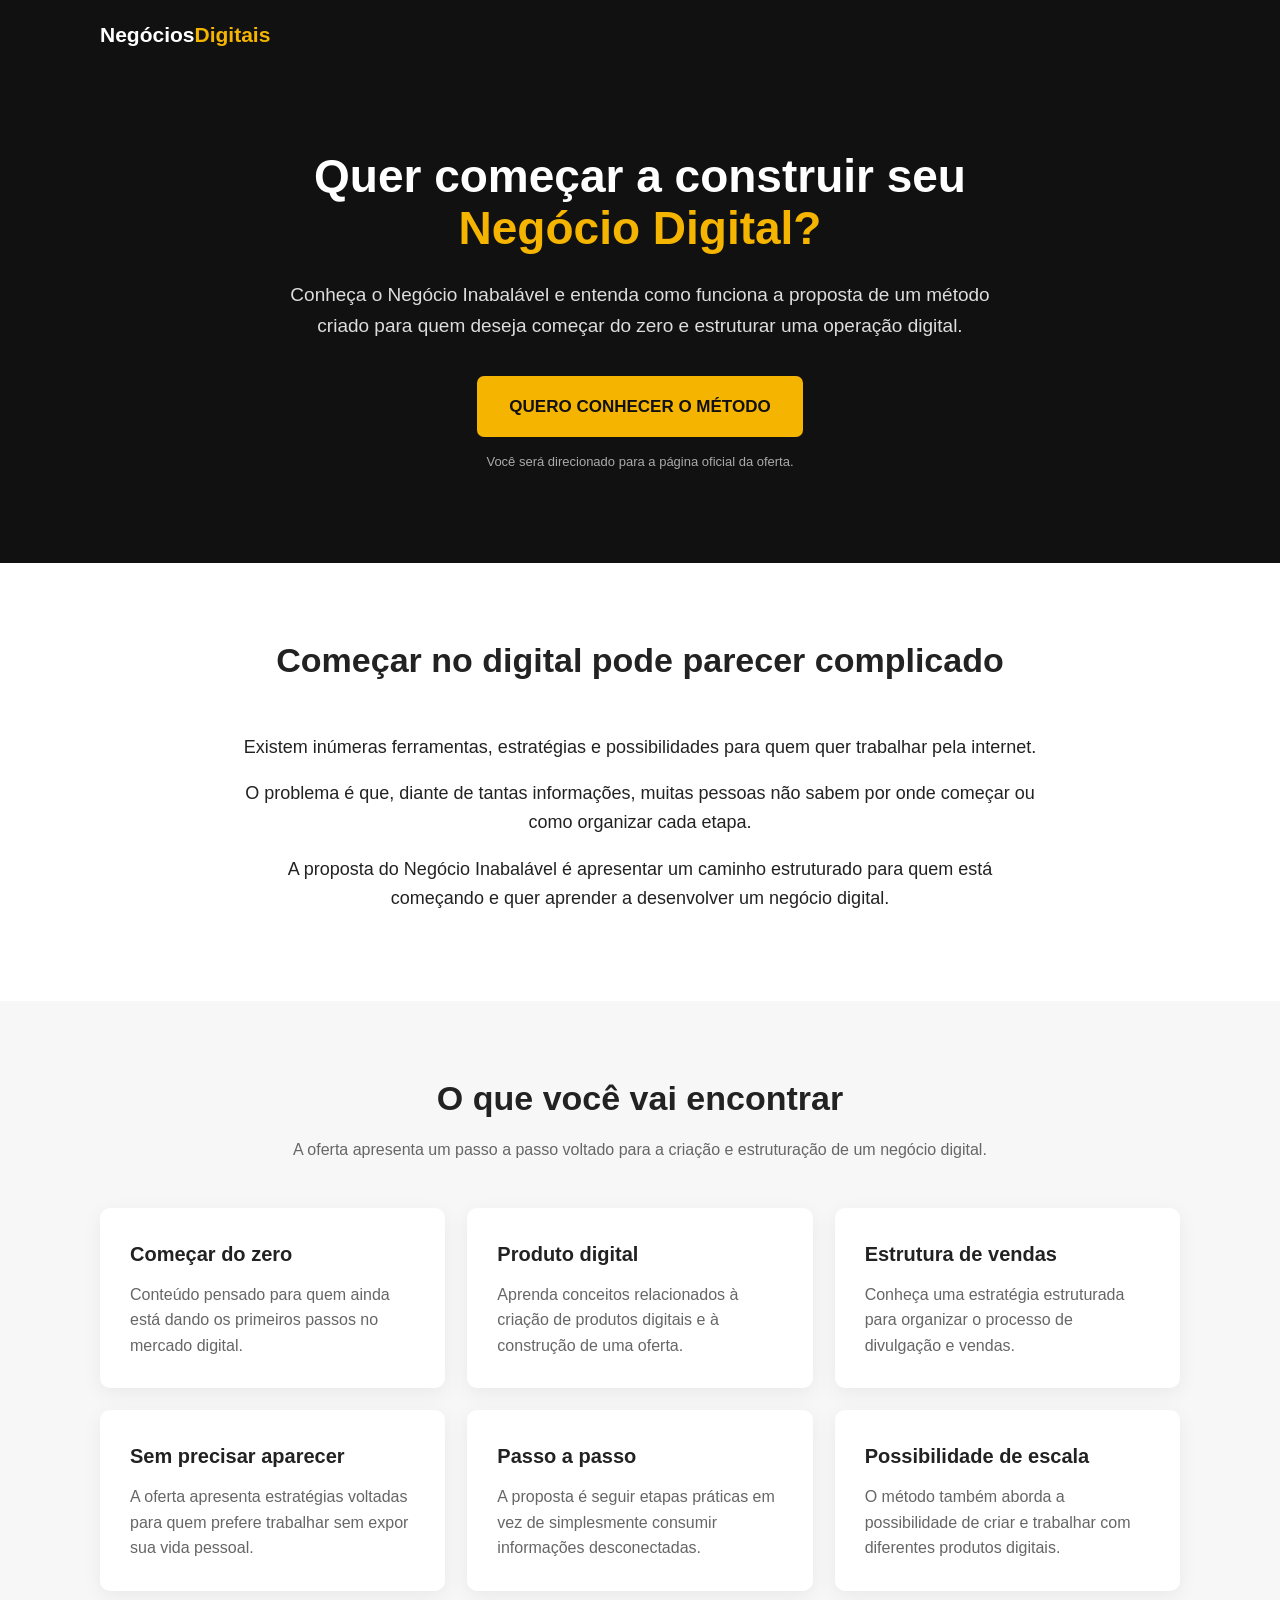
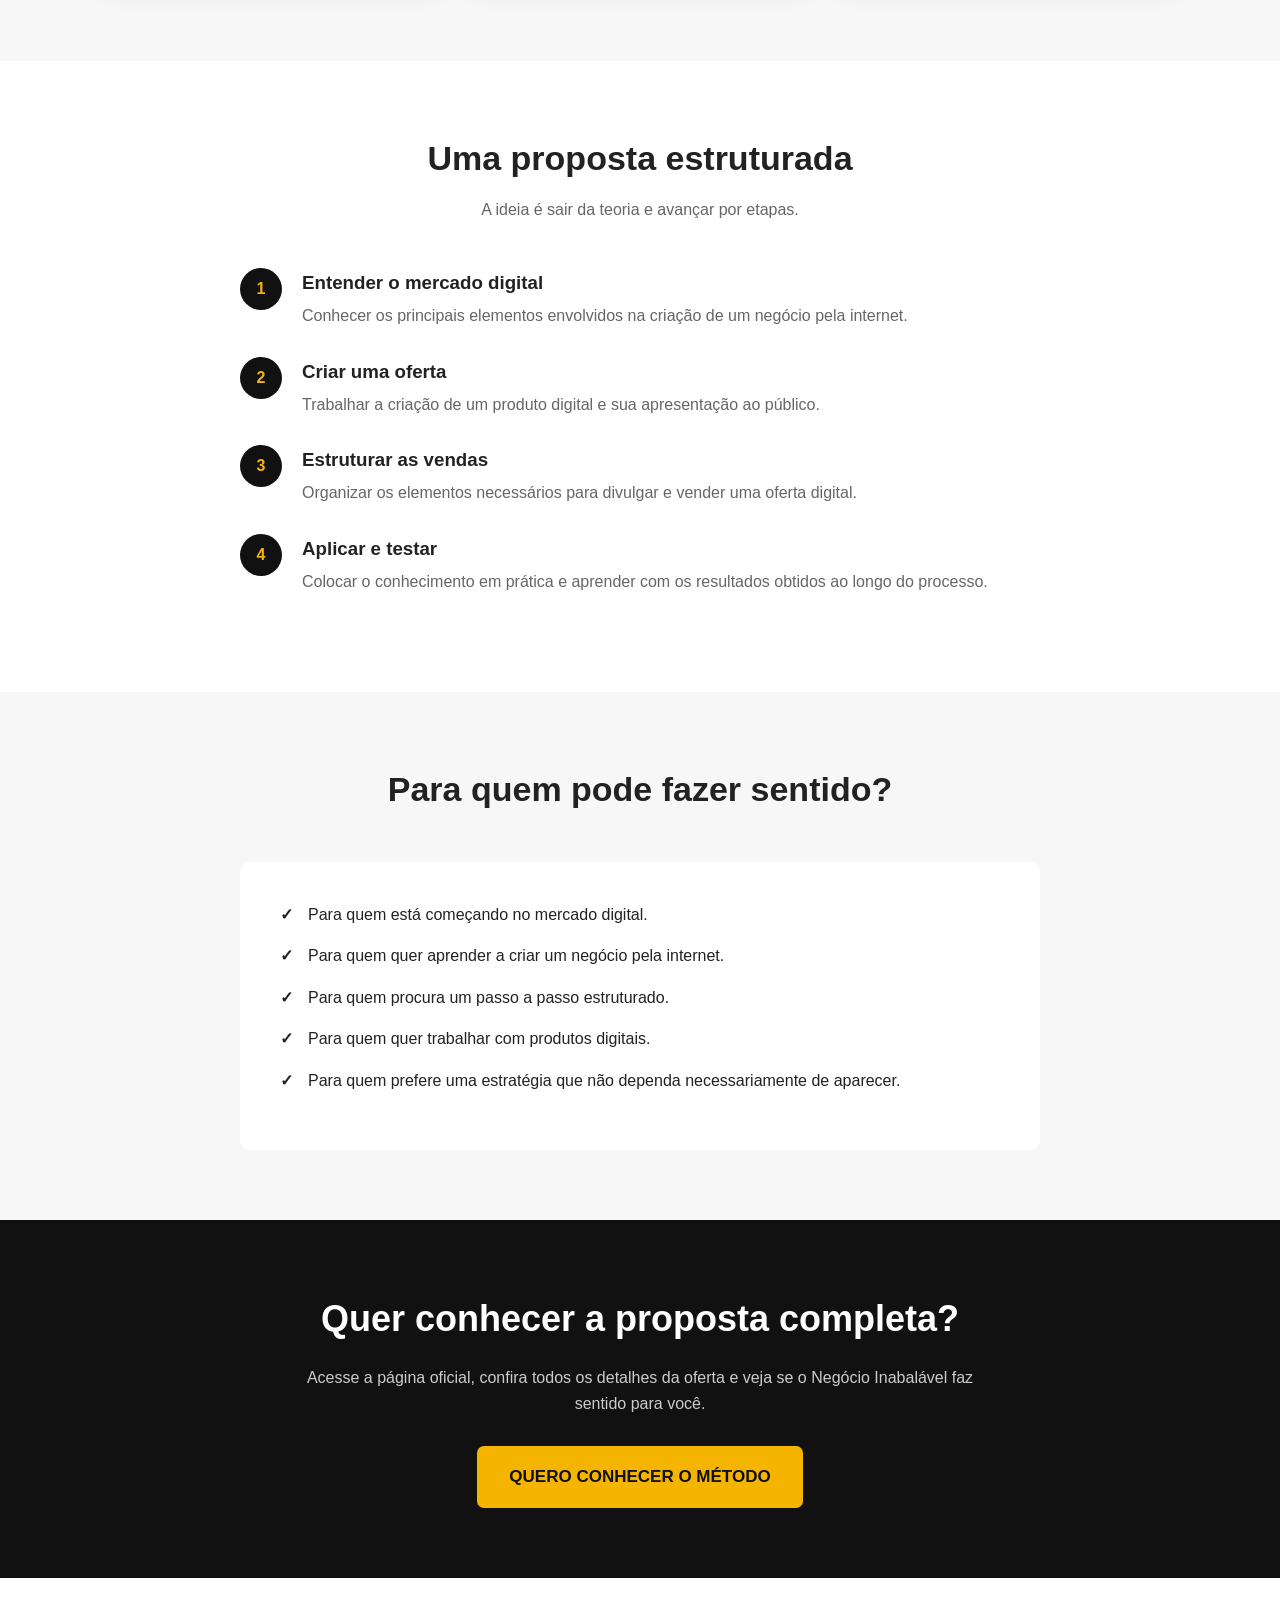
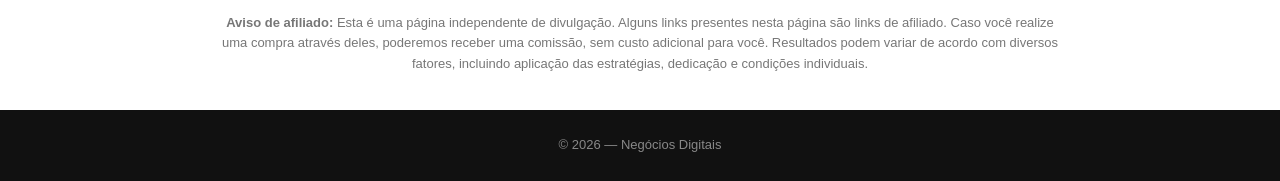
==== index.html @ 19638505 "Alterações no Texto" ====
<!DOCTYPE html>
<html lang="pt-BR">
<head>
    <meta charset="UTF-8">
    <meta name="viewport" content="width=device-width, initial-scale=1.0">

    <title>Negócio Inabalável | Conheça o método</title>

    <meta
        name="description"
        content="Conheça o Negócio Inabalável e entenda como funciona o método para começar e estruturar um negócio digital."
    >

    <link rel="stylesheet" href="style.css">
</head>

<body>

    <header>
        <div class="container header-content">
            <div class="logo">
                Negócios<span>Digitais</span>
            </div>
        </div>
    </header>

    <main>

        <section class="hero">
            <div class="container">

                <h1>
                    Quer começar a construir seu
                    <span>Negócio Digital?</span>
                </h1>

                <p>
                    Conheça o Negócio Inabalável e entenda como funciona
                    a proposta de um método criado para quem deseja
                    começar do zero e estruturar uma operação digital.
                </p>

                <a
                    class="button"
                    href="https://pay.kiwify.com.br/3J0jzxS?afid=4GQgkmEn"
                    target="_blank"
                    rel="noopener noreferrer"
                >
                    QUERO CONHECER O MÉTODO
                </a>

                <div class="small-text">
                    Você será direcionado para a página oficial da oferta.
                </div>

            </div>
        </section>


        <section class="problem">

            <div class="container">

                <div class="section-title">
                    <h2>Começar no digital pode parecer complicado</h2>
                </div>

                <div class="problem-content">

                    <p>
                        Existem inúmeras ferramentas, estratégias e possibilidades
                        para quem quer trabalhar pela internet.
                    </p>

                    <p>
                        O problema é que, diante de tantas informações,
                        muitas pessoas não sabem por onde começar ou como
                        organizar cada etapa.
                    </p>

                    <p>
                        A proposta do Negócio Inabalável é apresentar um
                        caminho estruturado para quem está começando e quer
                        aprender a desenvolver um negócio digital.
                    </p>

                </div>

            </div>

        </section>


        <section class="benefits">

            <div class="container">

                <div class="section-title">

                    <h2>O que você vai encontrar</h2>

                    <p>
                        A oferta apresenta um passo a passo voltado para
                        a criação e estruturação de um negócio digital.
                    </p>

                </div>


                <div class="cards">

                    <div class="card">
                        <h3>Começar do zero</h3>

                        <p>
                            Conteúdo pensado para quem ainda está dando
                            os primeiros passos no mercado digital.
                        </p>
                    </div>


                    <div class="card">
                        <h3>Produto digital</h3>

                        <p>
                            Aprenda conceitos relacionados à criação de
                            produtos digitais e à construção de uma oferta.
                        </p>
                    </div>


                    <div class="card">
                        <h3>Estrutura de vendas</h3>

                        <p>
                            Conheça uma estratégia estruturada para organizar
                            o processo de divulgação e vendas.
                        </p>
                    </div>


                    <div class="card">
                        <h3>Sem precisar aparecer</h3>

                        <p>
                            A oferta apresenta estratégias voltadas para
                            quem prefere trabalhar sem expor sua vida pessoal.
                        </p>
                    </div>


                    <div class="card">
                        <h3>Passo a passo</h3>

                        <p>
                            A proposta é seguir etapas práticas em vez de
                            simplesmente consumir informações desconectadas.
                        </p>
                    </div>


                    <div class="card">
                        <h3>Possibilidade de escala</h3>

                        <p>
                            O método também aborda a possibilidade de criar
                            e trabalhar com diferentes produtos digitais.
                        </p>
                    </div>

                </div>

            </div>

        </section>


        <section class="method">

            <div class="container">

                <div class="section-title">

                    <h2>Uma proposta estruturada</h2>

                    <p>
                        A ideia é sair da teoria e avançar por etapas.
                    </p>

                </div>


                <div class="method-list">

                    <div class="method-item">

                        <div class="number">1</div>

                        <div>
                            <h3>Entender o mercado digital</h3>

                            <p>
                                Conhecer os principais elementos envolvidos
                                na criação de um negócio pela internet.
                            </p>
                        </div>

                    </div>


                    <div class="method-item">

                        <div class="number">2</div>

                        <div>
                            <h3>Criar uma oferta</h3>

                            <p>
                                Trabalhar a criação de um produto digital
                                e sua apresentação ao público.
                            </p>
                        </div>

                    </div>


                    <div class="method-item">

                        <div class="number">3</div>

                        <div>
                            <h3>Estruturar as vendas</h3>

                            <p>
                                Organizar os elementos necessários para
                                divulgar e vender uma oferta digital.
                            </p>
                        </div>

                    </div>


                    <div class="method-item">

                        <div class="number">4</div>

                        <div>
                            <h3>Aplicar e testar</h3>

                            <p>
                                Colocar o conhecimento em prática e aprender
                                com os resultados obtidos ao longo do processo.
                            </p>
                        </div>

                    </div>

                </div>

            </div>

        </section>


        <section class="for-who">

            <div class="container">

                <div class="section-title">
                    <h2>Para quem pode fazer sentido?</h2>
                </div>


                <div class="for-who-box">

                    <ul>

                        <li>
                            Para quem está começando no mercado digital.
                        </li>

                        <li>
                            Para quem quer aprender a criar um negócio pela internet.
                        </li>

                        <li>
                            Para quem procura um passo a passo estruturado.
                        </li>

                        <li>
                            Para quem quer trabalhar com produtos digitais.
                        </li>

                        <li>
                            Para quem prefere uma estratégia que não dependa
                            necessariamente de aparecer.
                        </li>

                    </ul>

                </div>

            </div>

        </section>


        <section class="cta">

            <div class="container">

                <h2>
                    Quer conhecer a proposta completa?
                </h2>

                <p>
                    Acesse a página oficial, confira todos os detalhes
                    da oferta e veja se o Negócio Inabalável faz sentido
                    para você.
                </p>

                <a
                    class="button"
                    href="https://pay.kiwify.com.br/3J0jzxS?afid=4GQgkmEn"
                    target="_blank"
                    rel="noopener noreferrer"
                >
                    QUERO CONHECER O MÉTODO
                </a>

            </div>

        </section>


        <section class="disclaimer">

            <div class="container">

                <p>
                    <strong>Aviso de afiliado:</strong>
                    Esta é uma página independente de divulgação.
                    Alguns links presentes nesta página são links de afiliado.
                    Caso você realize uma compra através deles, poderemos
                    receber uma comissão, sem custo adicional para você.
                    Resultados podem variar de acordo com diversos fatores,
                    incluindo aplicação das estratégias, dedicação e condições
                    individuais.
                </p>

            </div>

        </section>

    </main>


    <footer>

        <div class="container">
            © 2026 — Negócios Digitais
        </div>

    </footer>

    <script src="script.js"></script>

</body>
</html>
---- style.css ----
* {
    margin: 0;
    padding: 0;
    box-sizing: border-box;
}

html {
    scroll-behavior: smooth;
}

body {
    font-family: Arial, Helvetica, sans-serif;
    background: #f7f7f7;
    color: #222;
    line-height: 1.6;
}

.container {
    width: 90%;
    max-width: 1080px;
    margin: auto;
}

/* HEADER */

header {
    background: #111;
    color: white;
    padding: 18px 0;
}

.header-content {
    display: flex;
    justify-content: space-between;
    align-items: center;
}

.logo {
    font-size: 21px;
    font-weight: 700;
}

.logo span {
    color: #f5b400;
}

/* HERO */

.hero {
    background: #111;
    color: white;
    padding: 80px 0 90px;
    text-align: center;
}

.hero h1 {
    max-width: 800px;
    margin: auto;
    font-size: 46px;
    line-height: 1.15;
}

.hero h1 span {
    color: #f5b400;
}

.hero p {
    max-width: 700px;
    margin: 25px auto 35px;
    font-size: 19px;
    color: #ddd;
}

.button {
    display: inline-block;
    background: #f5b400;
    color: #111;
    padding: 17px 32px;
    border-radius: 7px;
    text-decoration: none;
    font-weight: 700;
    font-size: 17px;
    transition: 0.2s;
}

.button:hover {
    transform: translateY(-2px);
    opacity: 0.9;
}

.small-text {
    margin-top: 15px;
    font-size: 13px;
    color: #aaa;
}

/* SECTIONS */

section {
    padding: 70px 0;
}

.section-title {
    text-align: center;
    margin-bottom: 45px;
}

.section-title h2 {
    font-size: 34px;
    margin-bottom: 12px;
}

.section-title p {
    color: #666;
    max-width: 700px;
    margin: auto;
}

/* PROBLEM */

.problem {
    background: white;
}

.problem-content {
    max-width: 800px;
    margin: auto;
    text-align: center;
    font-size: 18px;
}

.problem-content p {
    margin-bottom: 18px;
}

/* BENEFITS */

.benefits {
    background: #f7f7f7;
}

.cards {
    display: grid;
    grid-template-columns: repeat(3, 1fr);
    gap: 22px;
}

.card {
    background: white;
    padding: 30px;
    border-radius: 10px;
    box-shadow: 0 5px 20px rgba(0,0,0,0.06);
}

.card h3 {
    margin-bottom: 12px;
    font-size: 20px;
}

.card p {
    color: #666;
}

/* METHOD */

.method {
    background: white;
}

.method-list {
    max-width: 800px;
    margin: auto;
}

.method-item {
    display: flex;
    gap: 20px;
    margin-bottom: 28px;
    align-items: flex-start;
}

.number {
    min-width: 42px;
    height: 42px;
    border-radius: 50%;
    background: #111;
    color: #f5b400;
    display: flex;
    align-items: center;
    justify-content: center;
    font-weight: bold;
}

.method-item h3 {
    margin-bottom: 5px;
}

.method-item p {
    color: #666;
}

/* FOR WHO */

.for-who {
    background: #f7f7f7;
}

.for-who-box {
    max-width: 800px;
    margin: auto;
    background: white;
    padding: 40px;
    border-radius: 10px;
}

.for-who-box ul {
    list-style: none;
}

.for-who-box li {
    margin-bottom: 16px;
    padding-left: 28px;
    position: relative;
}

.for-who-box li::before {
    content: "✓";
    position: absolute;
    left: 0;
    font-weight: bold;
}

/* CTA */

.cta {
    background: #111;
    color: white;
    text-align: center;
}

.cta h2 {
    font-size: 36px;
    margin-bottom: 18px;
}

.cta p {
    max-width: 700px;
    margin: 0 auto 30px;
    color: #ccc;
}

/* DISCLAIMER */

.disclaimer {
    background: white;
    padding: 35px 0;
}

.disclaimer p {
    max-width: 850px;
    margin: auto;
    text-align: center;
    font-size: 13px;
    color: #777;
}

/* FOOTER */

footer {
    background: #111;
    color: #888;
    text-align: center;
    padding: 25px 0;
    font-size: 13px;
}

/* MOBILE */

@media (max-width: 768px) {

    .hero {
        padding: 60px 0 70px;
    }

    .hero h1 {
        font-size: 34px;
    }

    .hero p {
        font-size: 17px;
    }

    .cards {
        grid-template-columns: 1fr;
    }

    .section-title h2 {
        font-size: 28px;
    }

    .cta h2 {
        font-size: 29px;
    }

    .for-who-box {
        padding: 28px;
    }
}
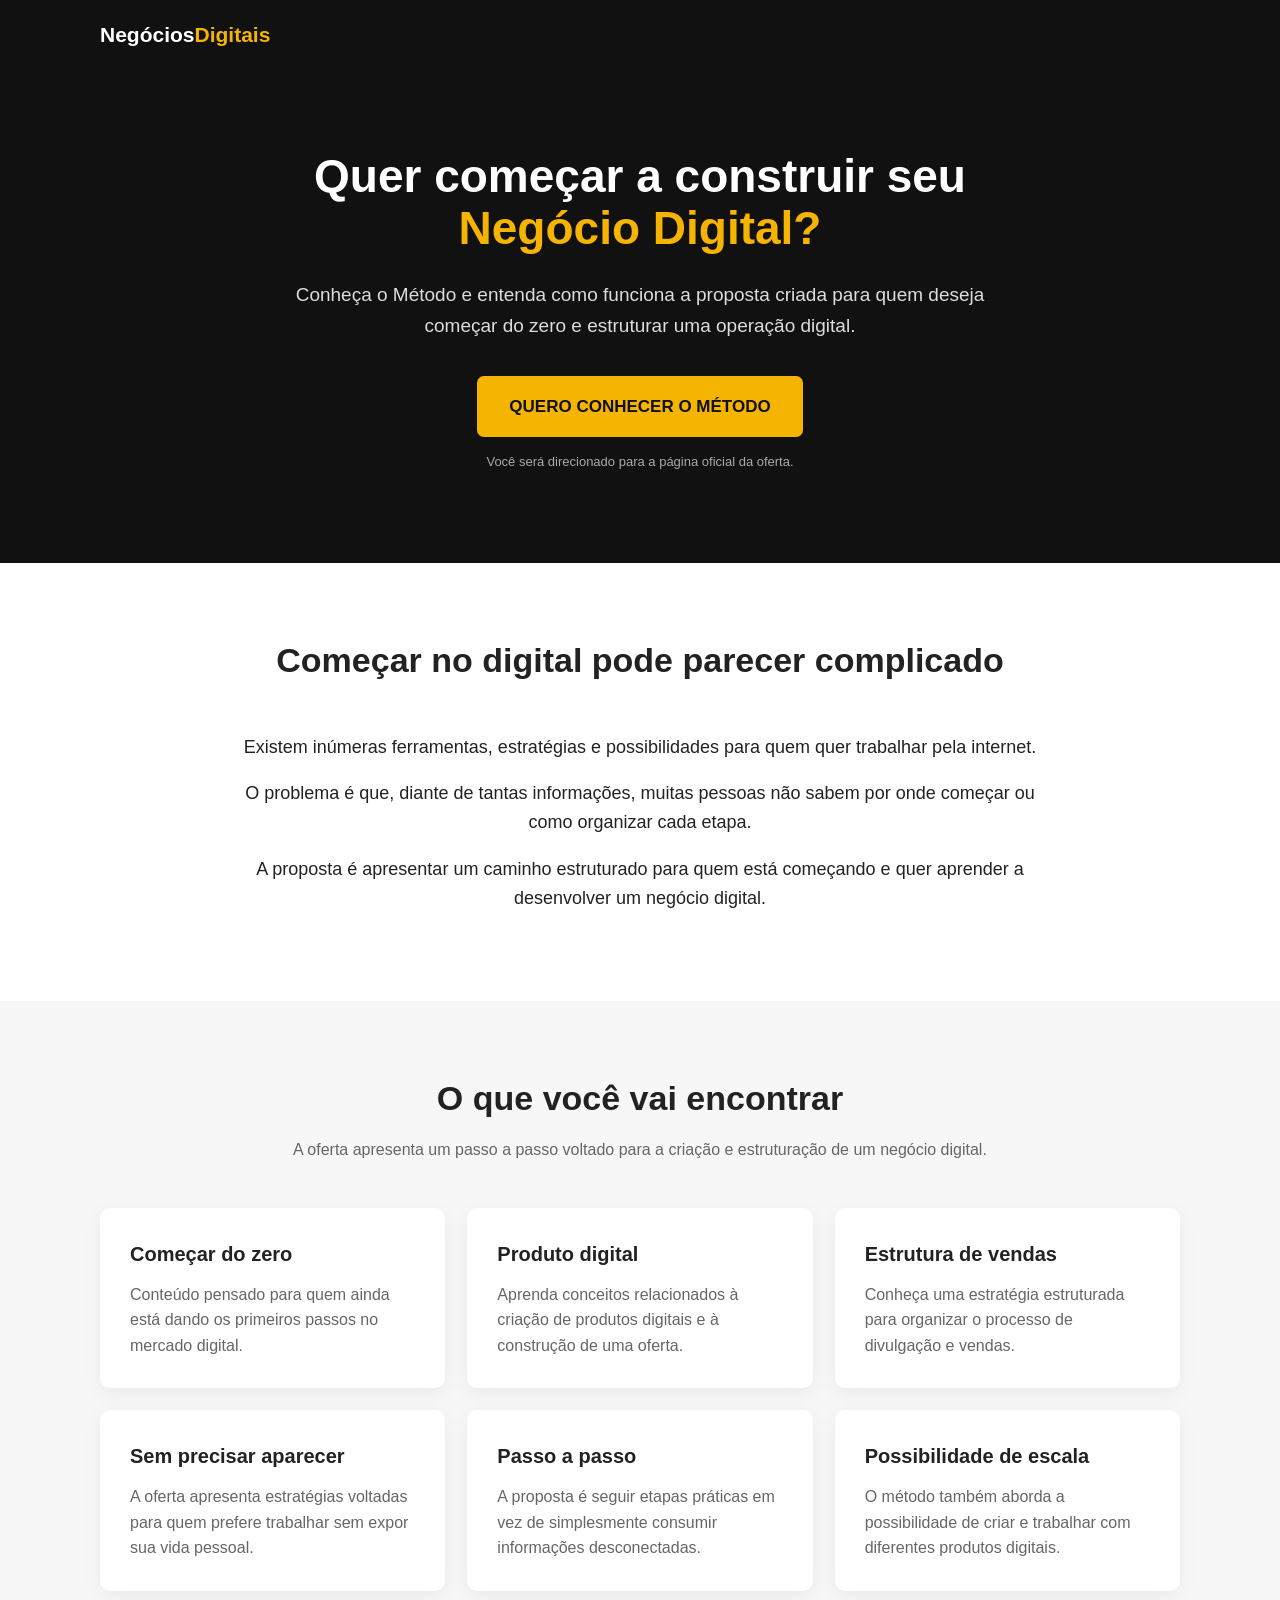
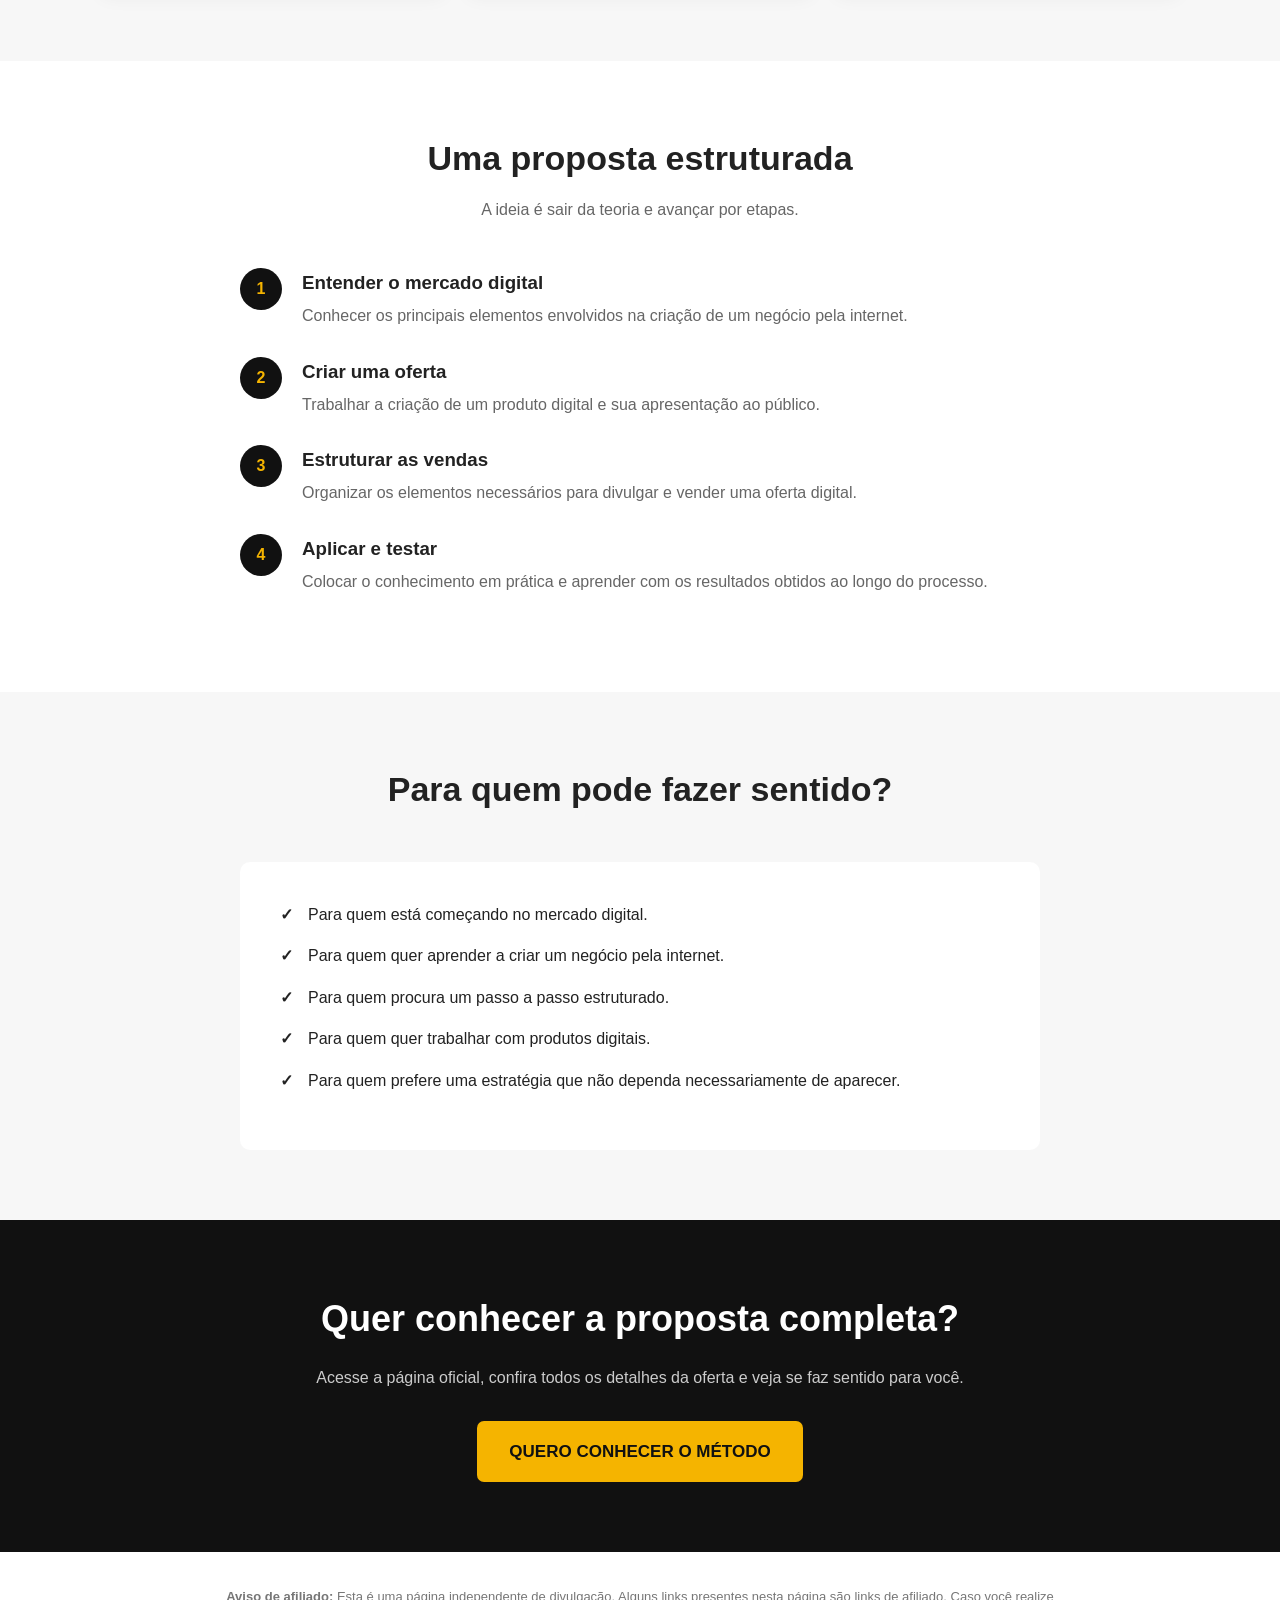
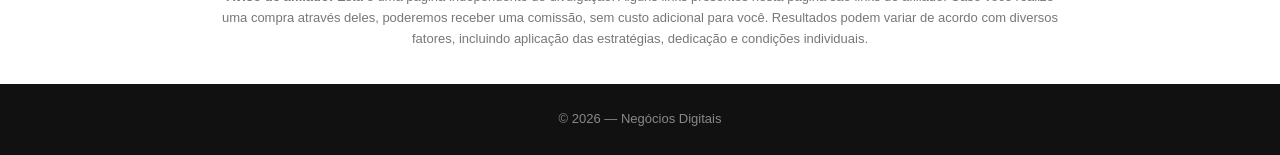
==== commit fb3efe78: "Modelagem do Contexto" ====
--- a/index.html
+++ b/index.html
@@ -1,17 +1,17 @@
 <!DOCTYPE html>
 <html lang="pt-BR">
+
 <head>
     <meta charset="UTF-8">
     <meta name="viewport" content="width=device-width, initial-scale=1.0">
 
-    <title>Negócio Inabalável | Conheça o método</title>
-
-    <meta
-        name="description"
-        content="Conheça o Negócio Inabalável e entenda como funciona o método para começar e estruturar um negócio digital."
-    >
+    <title>Negócios Digitais | Conheça o Método</title>
+
+    <meta name="description"
+        content="Conheça o Negócios Digitais e entenda como funciona o método para começar e estruturar um operação digital.">
 
     <link rel="stylesheet" href="style.css">
+    <link rel="icon" type="image/svg+xml" href="favicon.svg">
 </head>
 
 <body>
@@ -35,17 +35,13 @@
                 </h1>
 
                 <p>
-                    Conheça o Negócio Inabalável e entenda como funciona
-                    a proposta de um método criado para quem deseja
+                    Conheça o Método e entenda como funciona
+                    a proposta criada para quem deseja
                     começar do zero e estruturar uma operação digital.
                 </p>
 
-                <a
-                    class="button"
-                    href="https://pay.kiwify.com.br/3J0jzxS?afid=4GQgkmEn"
-                    target="_blank"
-                    rel="noopener noreferrer"
-                >
+                <a class="button" href="https://pay.kiwify.com.br/3J0jzxS?afid=4GQgkmEn" target="_blank"
+                    rel="noopener noreferrer">
                     QUERO CONHECER O MÉTODO
                 </a>
 
@@ -79,7 +75,7 @@
                     </p>
 
                     <p>
-                        A proposta do Negócio Inabalável é apresentar um
+                        A proposta é apresentar um
                         caminho estruturado para quem está começando e quer
                         aprender a desenvolver um negócio digital.
                     </p>
@@ -315,16 +311,12 @@
 
                 <p>
                     Acesse a página oficial, confira todos os detalhes
-                    da oferta e veja se o Negócio Inabalável faz sentido
+                    da oferta e veja se faz sentido
                     para você.
                 </p>
 
-                <a
-                    class="button"
-                    href="https://pay.kiwify.com.br/3J0jzxS?afid=4GQgkmEn"
-                    target="_blank"
-                    rel="noopener noreferrer"
-                >
+                <a class="button" href="https://pay.kiwify.com.br/3J0jzxS?afid=4GQgkmEn" target="_blank"
+                    rel="noopener noreferrer">
                     QUERO CONHECER O MÉTODO
                 </a>
 
@@ -366,4 +358,5 @@
     <script src="script.js"></script>
 
 </body>
+
 </html>
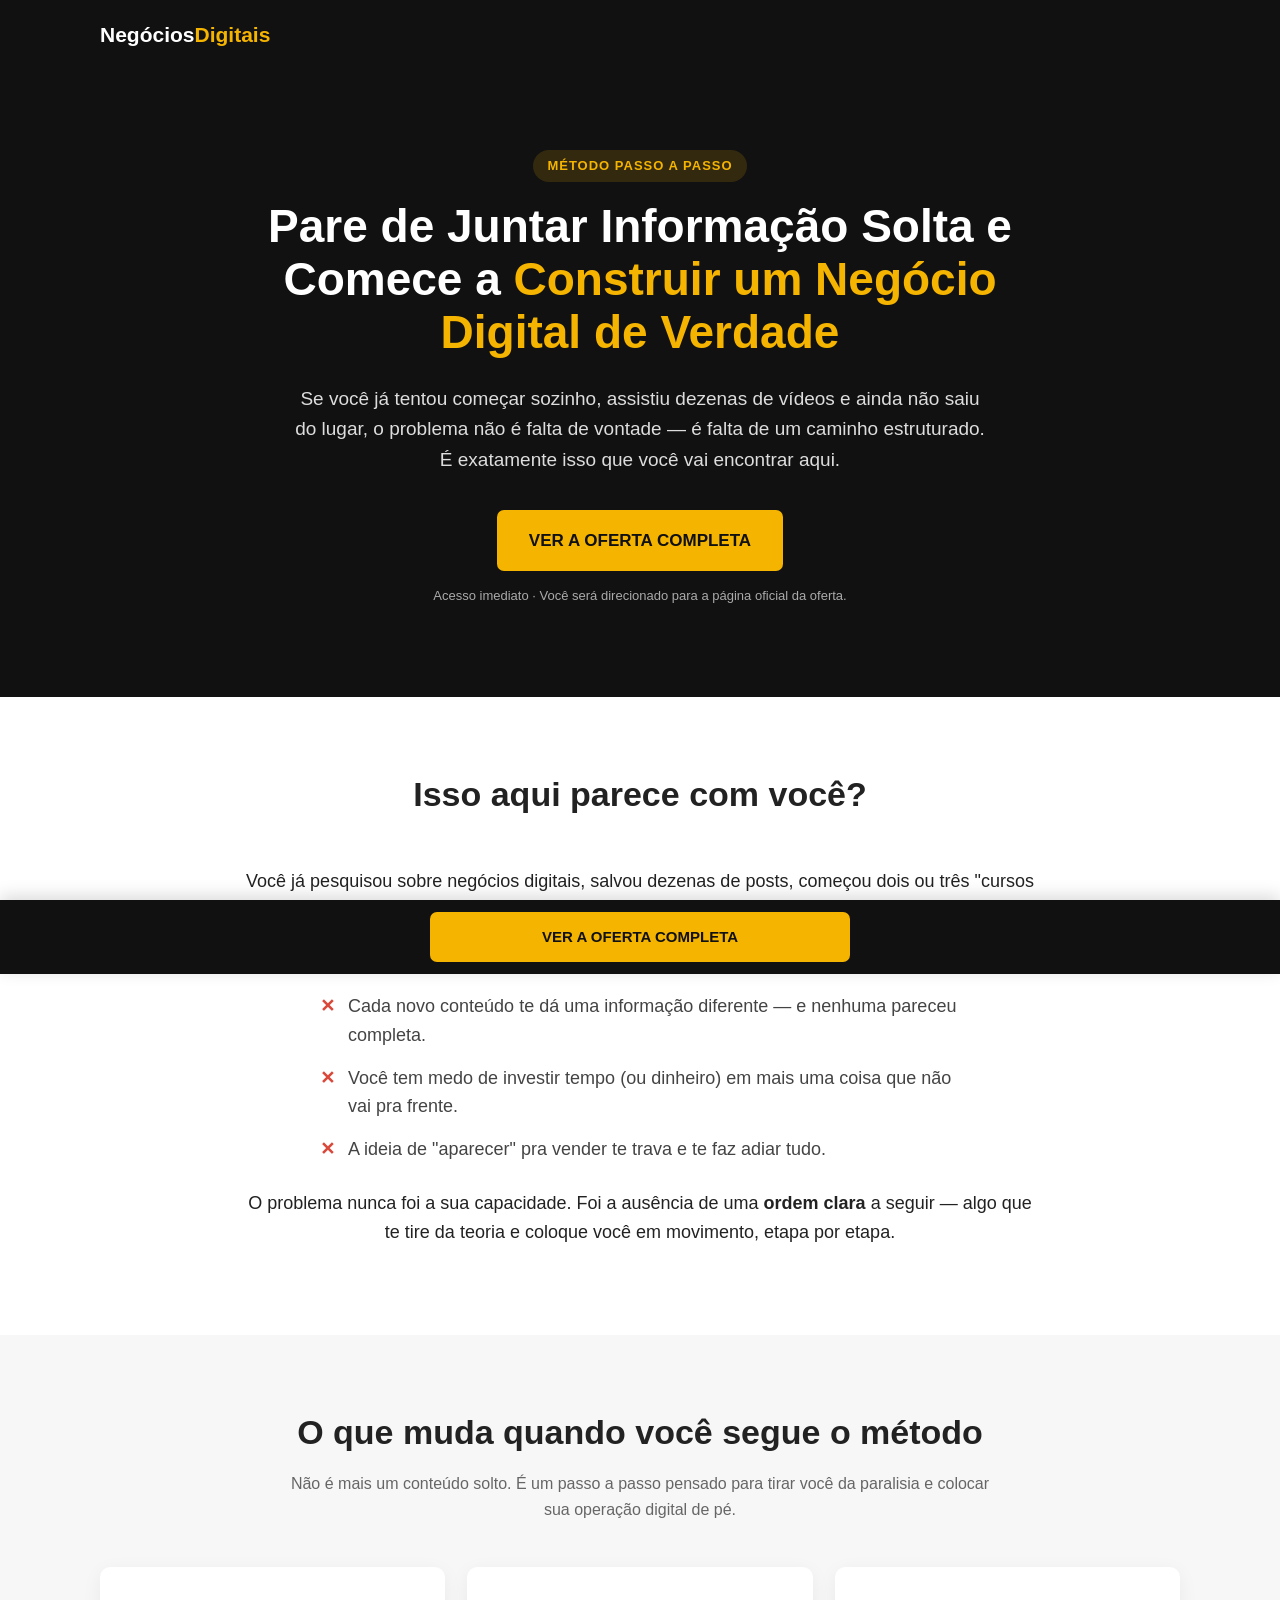
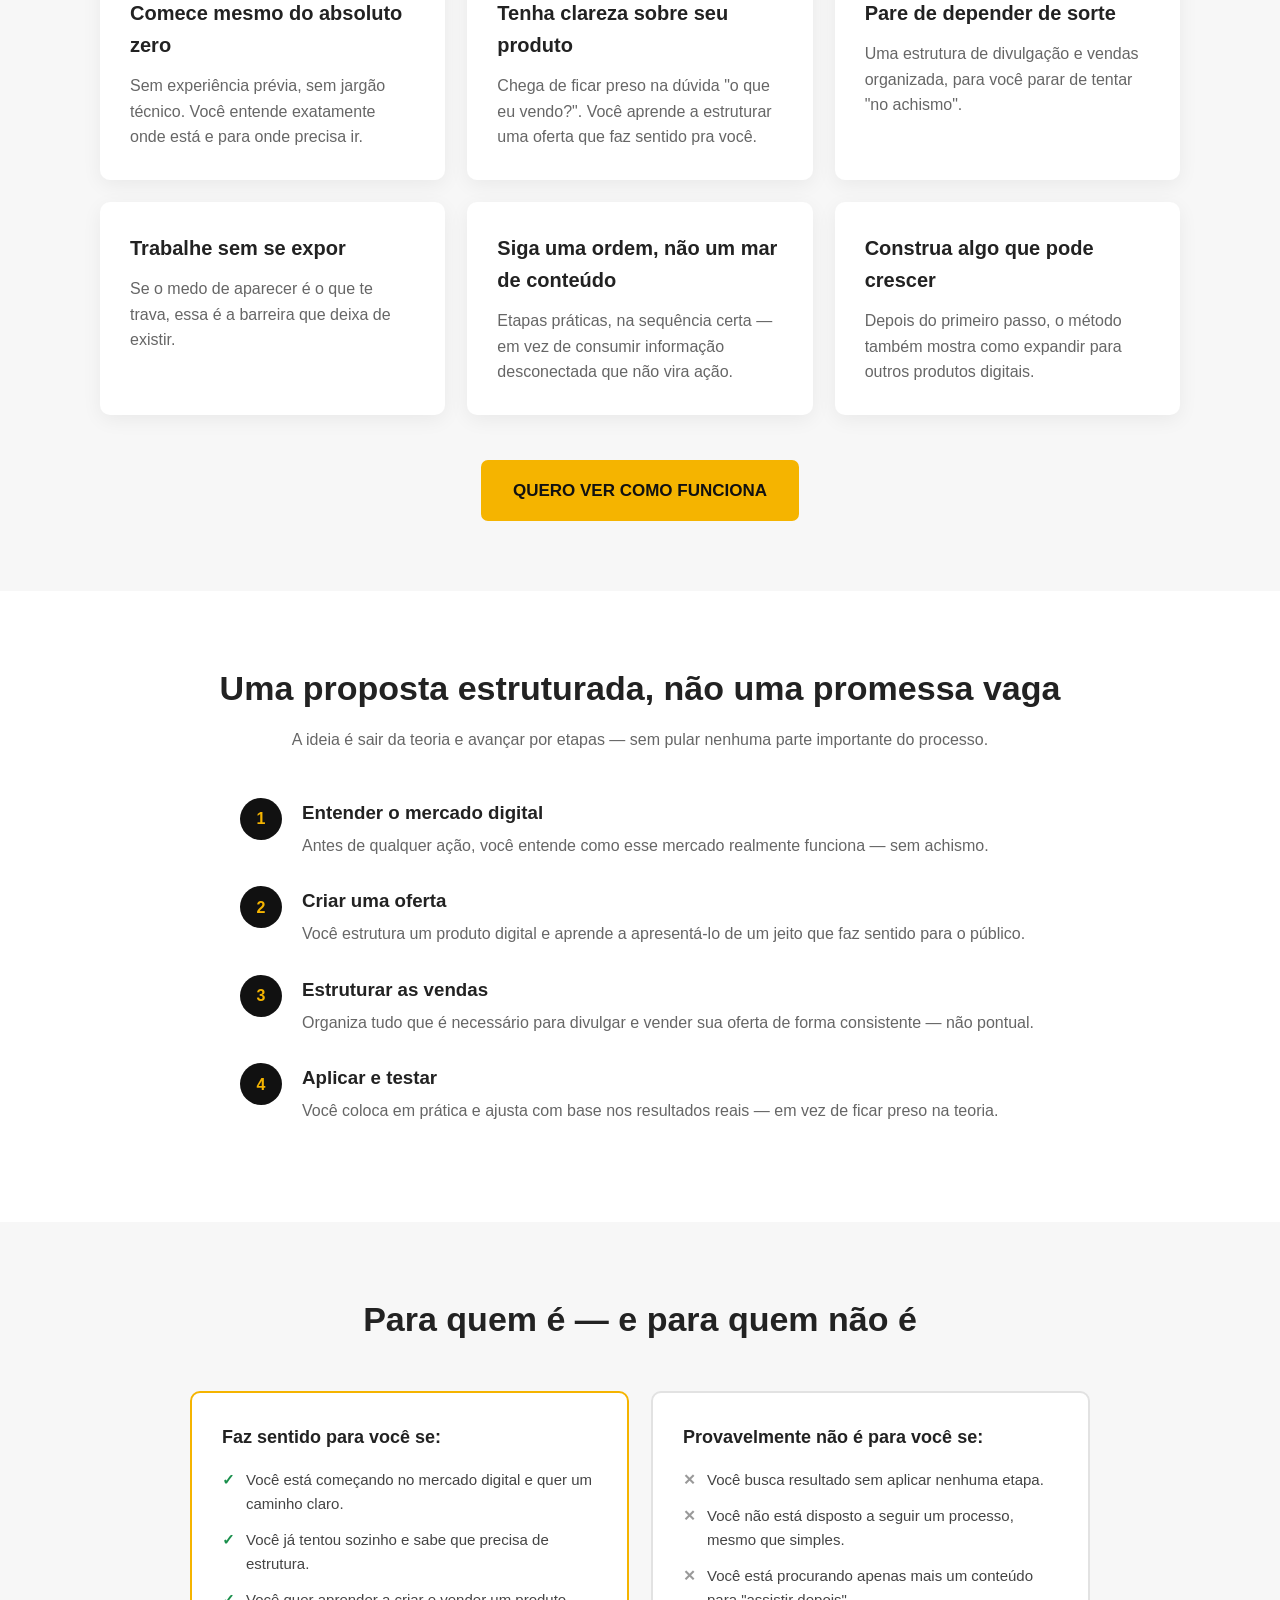
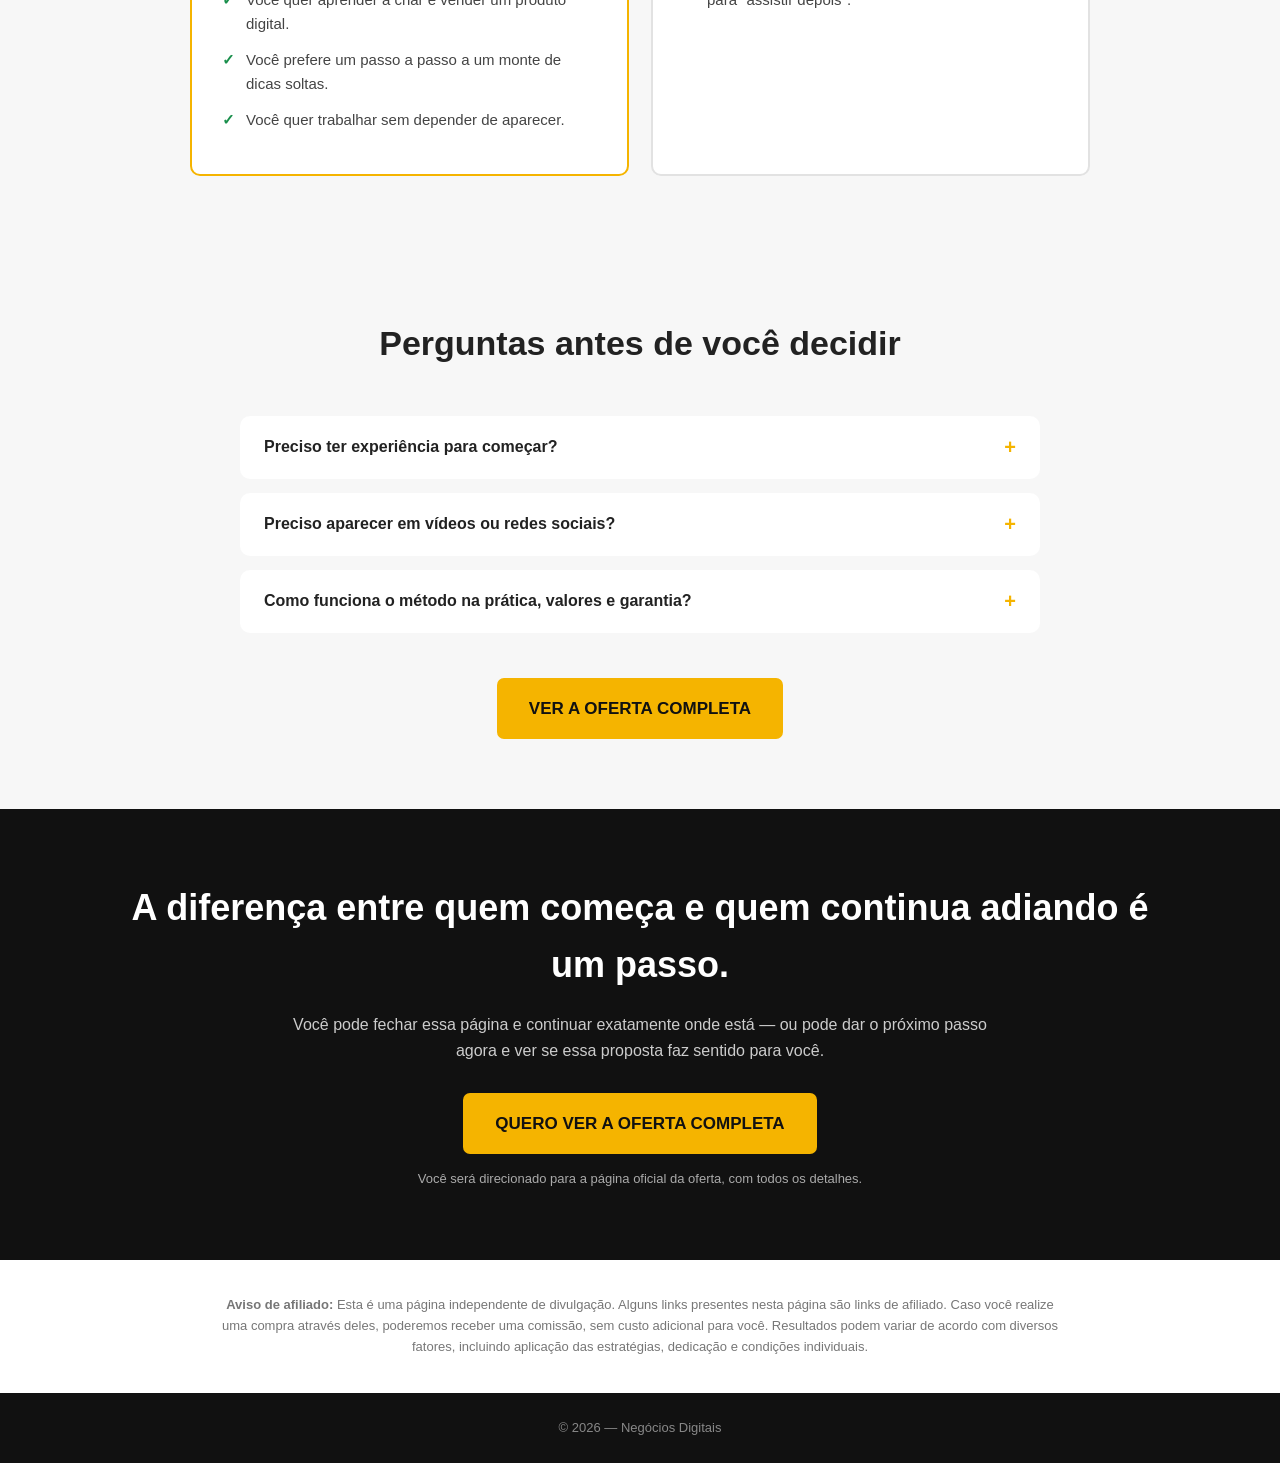
==== commit 8d144f96: "Ajuste de Contexto" ====
--- a/index.html
+++ b/index.html
@@ -5,10 +5,10 @@
     <meta charset="UTF-8">
     <meta name="viewport" content="width=device-width, initial-scale=1.0">
 
-    <title>Negócios Digitais | Conheça o Método</title>
+    <title>Negócios Digitais | Saia do Zero e Estruture seu Negócio Digital</title>
 
     <meta name="description"
-        content="Conheça o Negócios Digitais e entenda como funciona o método para começar e estruturar um operação digital.">
+        content="Cansado de tentar sozinho e não sair do lugar? Veja o passo a passo estruturado para começar do zero e estruturar seu negócio digital, mesmo sem aparecer.">
 
     <link rel="stylesheet" href="style.css">
     <link rel="icon" type="image/svg+xml" href="favicon.svg">
@@ -29,24 +29,27 @@
         <section class="hero">
             <div class="container">
 
+                <div class="kicker">MÉTODO PASSO A PASSO</div>
+
                 <h1>
-                    Quer começar a construir seu
-                    <span>Negócio Digital?</span>
+                    Pare de Juntar Informação Solta e Comece a
+                    <span>Construir um Negócio Digital de Verdade</span>
                 </h1>
 
                 <p>
-                    Conheça o Método e entenda como funciona
-                    a proposta criada para quem deseja
-                    começar do zero e estruturar uma operação digital.
+                    Se você já tentou começar sozinho, assistiu dezenas de vídeos
+                    e ainda não saiu do lugar, o problema não é falta de vontade —
+                    é falta de um caminho estruturado. É exatamente isso que
+                    você vai encontrar aqui.
                 </p>
 
                 <a class="button" href="https://pay.kiwify.com.br/3J0jzxS?afid=4GQgkmEn" target="_blank"
                     rel="noopener noreferrer">
-                    QUERO CONHECER O MÉTODO
+                    VER A OFERTA COMPLETA
                 </a>
 
                 <div class="small-text">
-                    Você será direcionado para a página oficial da oferta.
+                    Acesso imediato · Você será direcionado para a página oficial da oferta.
                 </div>
 
             </div>
@@ -58,129 +61,139 @@
             <div class="container">
 
                 <div class="section-title">
-                    <h2>Começar no digital pode parecer complicado</h2>
+                    <h2>Isso aqui parece com você?</h2>
                 </div>
 
                 <div class="problem-content">
 
                     <p>
-                        Existem inúmeras ferramentas, estratégias e possibilidades
-                        para quem quer trabalhar pela internet.
+                        Você já pesquisou sobre negócios digitais, salvou dezenas de
+                        posts, começou dois ou três "cursos gratuitos" e mesmo assim
+                        ainda não tem nada rodando de verdade.
                     </p>
 
+                    <ul class="agitation-list">
+                        <li>Você sente que está sempre um passo atrás de quem já começou.</li>
+                        <li>Cada novo conteúdo te dá uma informação diferente — e nenhuma pareceu completa.</li>
+                        <li>Você tem medo de investir tempo (ou dinheiro) em mais uma coisa que não vai pra frente.</li>
+                        <li>A ideia de "aparecer" pra vender te trava e te faz adiar tudo.</li>
+                    </ul>
+
                     <p>
-                        O problema é que, diante de tantas informações,
-                        muitas pessoas não sabem por onde começar ou como
-                        organizar cada etapa.
+                        O problema nunca foi a sua capacidade. Foi a ausência de uma
+                        <strong>ordem clara</strong> a seguir — algo que te tire da teoria
+                        e coloque você em movimento, etapa por etapa.
                     </p>
 
+                </div>
+
+            </div>
+
+        </section>
+
+
+        <section class="benefits">
+
+            <div class="container">
+
+                <div class="section-title">
+
+                    <h2>O que muda quando você segue o método</h2>
+
                     <p>
-                        A proposta é apresentar um
-                        caminho estruturado para quem está começando e quer
-                        aprender a desenvolver um negócio digital.
+                        Não é mais um conteúdo solto. É um passo a passo pensado para
+                        tirar você da paralisia e colocar sua operação digital de pé.
                     </p>
 
                 </div>
 
-            </div>
-
-        </section>
-
-
-        <section class="benefits">
+
+                <div class="cards">
+
+                    <div class="card">
+                        <h3>Comece mesmo do absoluto zero</h3>
+
+                        <p>
+                            Sem experiência prévia, sem jargão técnico. Você entende
+                            exatamente onde está e para onde precisa ir.
+                        </p>
+                    </div>
+
+
+                    <div class="card">
+                        <h3>Tenha clareza sobre seu produto</h3>
+
+                        <p>
+                            Chega de ficar preso na dúvida "o que eu vendo?". Você aprende
+                            a estruturar uma oferta que faz sentido pra você.
+                        </p>
+                    </div>
+
+
+                    <div class="card">
+                        <h3>Pare de depender de sorte</h3>
+
+                        <p>
+                            Uma estrutura de divulgação e vendas organizada, para você
+                            parar de tentar "no achismo".
+                        </p>
+                    </div>
+
+
+                    <div class="card">
+                        <h3>Trabalhe sem se expor</h3>
+
+                        <p>
+                            Se o medo de aparecer é o que te trava, essa é a barreira
+                            que deixa de existir.
+                        </p>
+                    </div>
+
+
+                    <div class="card">
+                        <h3>Siga uma ordem, não um mar de conteúdo</h3>
+
+                        <p>
+                            Etapas práticas, na sequência certa — em vez de consumir
+                            informação desconectada que não vira ação.
+                        </p>
+                    </div>
+
+
+                    <div class="card">
+                        <h3>Construa algo que pode crescer</h3>
+
+                        <p>
+                            Depois do primeiro passo, o método também mostra como
+                            expandir para outros produtos digitais.
+                        </p>
+                    </div>
+
+                </div>
+
+                <div class="mid-cta">
+                    <a class="button" href="https://pay.kiwify.com.br/3J0jzxS?afid=4GQgkmEn" target="_blank"
+                        rel="noopener noreferrer">
+                        QUERO VER COMO FUNCIONA
+                    </a>
+                </div>
+
+            </div>
+
+        </section>
+
+
+        <section class="method">
 
             <div class="container">
 
                 <div class="section-title">
 
-                    <h2>O que você vai encontrar</h2>
+                    <h2>Uma proposta estruturada, não uma promessa vaga</h2>
 
                     <p>
-                        A oferta apresenta um passo a passo voltado para
-                        a criação e estruturação de um negócio digital.
-                    </p>
-
-                </div>
-
-
-                <div class="cards">
-
-                    <div class="card">
-                        <h3>Começar do zero</h3>
-
-                        <p>
-                            Conteúdo pensado para quem ainda está dando
-                            os primeiros passos no mercado digital.
-                        </p>
-                    </div>
-
-
-                    <div class="card">
-                        <h3>Produto digital</h3>
-
-                        <p>
-                            Aprenda conceitos relacionados à criação de
-                            produtos digitais e à construção de uma oferta.
-                        </p>
-                    </div>
-
-
-                    <div class="card">
-                        <h3>Estrutura de vendas</h3>
-
-                        <p>
-                            Conheça uma estratégia estruturada para organizar
-                            o processo de divulgação e vendas.
-                        </p>
-                    </div>
-
-
-                    <div class="card">
-                        <h3>Sem precisar aparecer</h3>
-
-                        <p>
-                            A oferta apresenta estratégias voltadas para
-                            quem prefere trabalhar sem expor sua vida pessoal.
-                        </p>
-                    </div>
-
-
-                    <div class="card">
-                        <h3>Passo a passo</h3>
-
-                        <p>
-                            A proposta é seguir etapas práticas em vez de
-                            simplesmente consumir informações desconectadas.
-                        </p>
-                    </div>
-
-
-                    <div class="card">
-                        <h3>Possibilidade de escala</h3>
-
-                        <p>
-                            O método também aborda a possibilidade de criar
-                            e trabalhar com diferentes produtos digitais.
-                        </p>
-                    </div>
-
-                </div>
-
-            </div>
-
-        </section>
-
-
-        <section class="method">
-
-            <div class="container">
-
-                <div class="section-title">
-
-                    <h2>Uma proposta estruturada</h2>
-
-                    <p>
-                        A ideia é sair da teoria e avançar por etapas.
+                        A ideia é sair da teoria e avançar por etapas — sem pular
+                        nenhuma parte importante do processo.
                     </p>
 
                 </div>
@@ -196,8 +209,8 @@
                             <h3>Entender o mercado digital</h3>
 
                             <p>
-                                Conhecer os principais elementos envolvidos
-                                na criação de um negócio pela internet.
+                                Antes de qualquer ação, você entende como esse mercado
+                                realmente funciona — sem achismo.
                             </p>
                         </div>
 
@@ -212,8 +225,8 @@
                             <h3>Criar uma oferta</h3>
 
                             <p>
-                                Trabalhar a criação de um produto digital
-                                e sua apresentação ao público.
+                                Você estrutura um produto digital e aprende a
+                                apresentá-lo de um jeito que faz sentido para o público.
                             </p>
                         </div>
 
@@ -228,8 +241,8 @@
                             <h3>Estruturar as vendas</h3>
 
                             <p>
-                                Organizar os elementos necessários para
-                                divulgar e vender uma oferta digital.
+                                Organiza tudo que é necessário para divulgar e vender
+                                sua oferta de forma consistente — não pontual.
                             </p>
                         </div>
 
@@ -244,8 +257,8 @@
                             <h3>Aplicar e testar</h3>
 
                             <p>
-                                Colocar o conhecimento em prática e aprender
-                                com os resultados obtidos ao longo do processo.
+                                Você coloca em prática e ajusta com base nos resultados
+                                reais — em vez de ficar preso na teoria.
                             </p>
                         </div>
 
@@ -263,37 +276,90 @@
             <div class="container">
 
                 <div class="section-title">
-                    <h2>Para quem pode fazer sentido?</h2>
-                </div>
-
-
-                <div class="for-who-box">
-
-                    <ul>
-
-                        <li>
-                            Para quem está começando no mercado digital.
-                        </li>
-
-                        <li>
-                            Para quem quer aprender a criar um negócio pela internet.
-                        </li>
-
-                        <li>
-                            Para quem procura um passo a passo estruturado.
-                        </li>
-
-                        <li>
-                            Para quem quer trabalhar com produtos digitais.
-                        </li>
-
-                        <li>
-                            Para quem prefere uma estratégia que não dependa
-                            necessariamente de aparecer.
-                        </li>
-
-                    </ul>
-
+                    <h2>Para quem é — e para quem não é</h2>
+                </div>
+
+
+                <div class="qualify-grid">
+
+                    <div class="qualify-box qualify-yes">
+                        <h3>Faz sentido para você se:</h3>
+                        <ul>
+                            <li>Você está começando no mercado digital e quer um caminho claro.</li>
+                            <li>Você já tentou sozinho e sabe que precisa de estrutura.</li>
+                            <li>Você quer aprender a criar e vender um produto digital.</li>
+                            <li>Você prefere um passo a passo a um monte de dicas soltas.</li>
+                            <li>Você quer trabalhar sem depender de aparecer.</li>
+                        </ul>
+                    </div>
+
+                    <div class="qualify-box qualify-no">
+                        <h3>Provavelmente não é para você se:</h3>
+                        <ul>
+                            <li>Você busca resultado sem aplicar nenhuma etapa.</li>
+                            <li>Você não está disposto a seguir um processo, mesmo que simples.</li>
+                            <li>Você está procurando apenas mais um conteúdo para "assistir depois".</li>
+                        </ul>
+                    </div>
+
+                </div>
+
+            </div>
+
+        </section>
+
+
+        <section class="faq">
+
+            <div class="container">
+
+                <div class="section-title">
+                    <h2>Perguntas antes de você decidir</h2>
+                </div>
+
+                <div class="faq-list">
+
+                    <div class="faq-item">
+                        <button class="faq-question">
+                            Preciso ter experiência para começar?
+                            <span class="faq-icon">+</span>
+                        </button>
+                        <div class="faq-answer">
+                            <p>Não. O método foi pensado para quem está começando do zero,
+                            sem experiência prévia com negócios digitais.</p>
+                        </div>
+                    </div>
+
+                    <div class="faq-item">
+                        <button class="faq-question">
+                            Preciso aparecer em vídeos ou redes sociais?
+                            <span class="faq-icon">+</span>
+                        </button>
+                        <div class="faq-answer">
+                            <p>Não é necessário. A proposta contempla estratégias para quem
+                            prefere trabalhar sem expor a vida pessoal.</p>
+                        </div>
+                    </div>
+
+                    <div class="faq-item">
+                        <button class="faq-question">
+                            Como funciona o método na prática, valores e garantia?
+                            <span class="faq-icon">+</span>
+                        </button>
+                        <div class="faq-answer">
+                            <p>Esse é justamente o conteúdo da página oficial da oferta —
+                            é lá que você vê o passo a passo completo, condições e garantia
+                            em detalhes, antes de decidir.</p>
+                        </div>
+                    </div>
+
+                </div>
+
+                <div class="mid-cta">
+                    <a class="button" href="https://pay.kiwify.com.br/3J0jzxS?afid=4GQgkmEn" target="_blank"
+                        rel="noopener noreferrer">
+                        VER A OFERTA COMPLETA
+                    </a>
                 </div>
 
             </div>
@@ -306,19 +372,24 @@
             <div class="container">
 
                 <h2>
-                    Quer conhecer a proposta completa?
+                    A diferença entre quem começa e quem continua adiando
+                    é um passo.
                 </h2>
 
                 <p>
-                    Acesse a página oficial, confira todos os detalhes
-                    da oferta e veja se faz sentido
-                    para você.
+                    Você pode fechar essa página e continuar exatamente onde está —
+                    ou pode dar o próximo passo agora e ver se essa proposta
+                    faz sentido para você.
                 </p>
 
                 <a class="button" href="https://pay.kiwify.com.br/3J0jzxS?afid=4GQgkmEn" target="_blank"
                     rel="noopener noreferrer">
-                    QUERO CONHECER O MÉTODO
+                    QUERO VER A OFERTA COMPLETA
                 </a>
+
+                <div class="small-text">
+                    Você será direcionado para a página oficial da oferta, com todos os detalhes.
+                </div>
 
             </div>
 
@@ -355,8 +426,15 @@
 
     </footer>
 
+    <div class="sticky-cta" id="stickyCta">
+        <a class="button" href="https://pay.kiwify.com.br/3J0jzxS?afid=4GQgkmEn" target="_blank"
+            rel="noopener noreferrer">
+            VER A OFERTA COMPLETA
+        </a>
+    </div>
+
     <script src="script.js"></script>
 
 </body>
 
-</html>+</html>
--- a/style.css
+++ b/style.css
@@ -305,4 +305,207 @@
     .for-who-box {
         padding: 28px;
     }
-}+}
+/* KICKER */
+
+.kicker {
+    display: inline-block;
+    background: rgba(245, 180, 0, 0.15);
+    color: #f5b400;
+    font-size: 13px;
+    font-weight: 700;
+    letter-spacing: 1px;
+    padding: 6px 14px;
+    border-radius: 20px;
+    margin-bottom: 18px;
+}
+
+/* AGITATION LIST */
+
+.agitation-list {
+    list-style: none;
+    text-align: left;
+    max-width: 640px;
+    margin: 25px auto;
+}
+
+.agitation-list li {
+    position: relative;
+    padding-left: 28px;
+    margin-bottom: 14px;
+    color: #444;
+}
+
+.agitation-list li::before {
+    content: "✕";
+    position: absolute;
+    left: 0;
+    color: #d9483a;
+    font-weight: bold;
+}
+
+/* MID CTA */
+
+.mid-cta {
+    text-align: center;
+    margin-top: 45px;
+}
+
+/* QUALIFY GRID */
+
+.qualify-grid {
+    display: grid;
+    grid-template-columns: 1fr 1fr;
+    gap: 22px;
+    max-width: 900px;
+    margin: auto;
+}
+
+.qualify-box {
+    padding: 30px;
+    border-radius: 10px;
+}
+
+.qualify-box h3 {
+    margin-bottom: 16px;
+    font-size: 18px;
+}
+
+.qualify-box ul {
+    list-style: none;
+}
+
+.qualify-box li {
+    margin-bottom: 12px;
+    padding-left: 24px;
+    position: relative;
+    color: #444;
+    font-size: 15px;
+}
+
+.qualify-yes {
+    background: white;
+    border: 2px solid #f5b400;
+}
+
+.qualify-yes li::before {
+    content: "✓";
+    position: absolute;
+    left: 0;
+    font-weight: bold;
+    color: #1a8f4c;
+}
+
+.qualify-no {
+    background: white;
+    border: 2px solid #e2e2e2;
+}
+
+.qualify-no li::before {
+    content: "✕";
+    position: absolute;
+    left: 0;
+    font-weight: bold;
+    color: #999;
+}
+
+/* FAQ */
+
+.faq {
+    background: #f7f7f7;
+}
+
+.faq-list {
+    max-width: 800px;
+    margin: auto;
+}
+
+.faq-item {
+    background: white;
+    border-radius: 10px;
+    margin-bottom: 14px;
+    overflow: hidden;
+}
+
+.faq-question {
+    width: 100%;
+    text-align: left;
+    background: none;
+    border: none;
+    padding: 20px 24px;
+    font-size: 16px;
+    font-weight: 700;
+    font-family: inherit;
+    cursor: pointer;
+    display: flex;
+    justify-content: space-between;
+    align-items: center;
+    color: #222;
+}
+
+.faq-icon {
+    font-size: 20px;
+    color: #f5b400;
+    transition: transform 0.2s;
+}
+
+.faq-item.open .faq-icon {
+    transform: rotate(45deg);
+}
+
+.faq-answer {
+    max-height: 0;
+    overflow: hidden;
+    transition: max-height 0.25s ease;
+    padding: 0 24px;
+}
+
+.faq-item.open .faq-answer {
+    max-height: 200px;
+    padding: 0 24px 20px;
+}
+
+.faq-answer p {
+    color: #666;
+    font-size: 15px;
+}
+
+/* STICKY CTA */
+
+.sticky-cta {
+    position: fixed;
+    left: 0;
+    right: 0;
+    bottom: 0;
+    background: #111;
+    padding: 12px 16px;
+    text-align: center;
+    z-index: 999;
+    transform: translateY(100%);
+    transition: transform 0.25s ease;
+    box-shadow: 0 -4px 16px rgba(0,0,0,0.15);
+}
+
+.sticky-cta.visible {
+    transform: translateY(0);
+}
+
+.sticky-cta .button {
+    padding: 13px 26px;
+    font-size: 15px;
+    width: 100%;
+    max-width: 420px;
+}
+
+/* MOBILE ADDITIONS */
+
+@media (max-width: 768px) {
+
+    .qualify-grid {
+        grid-template-columns: 1fr;
+    }
+
+    .hero h1 {
+        font-size: 30px;
+    }
+}
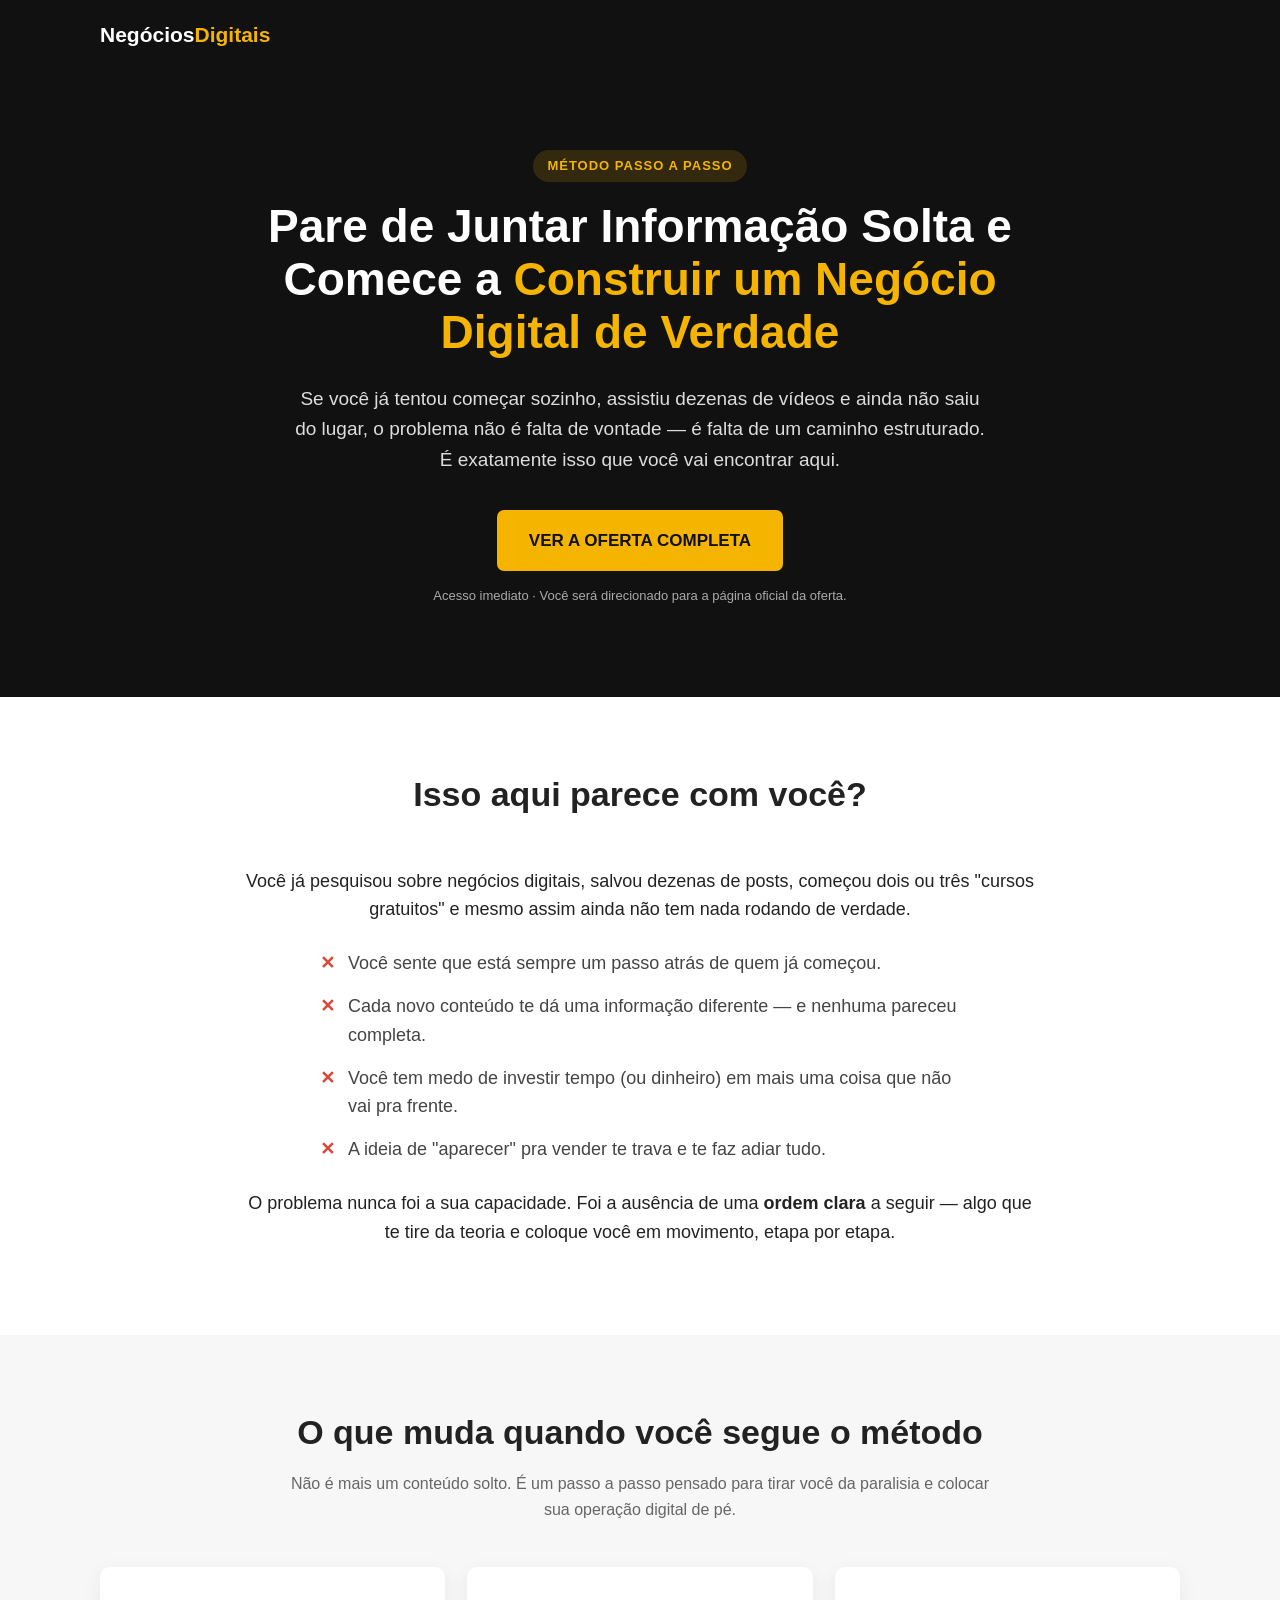
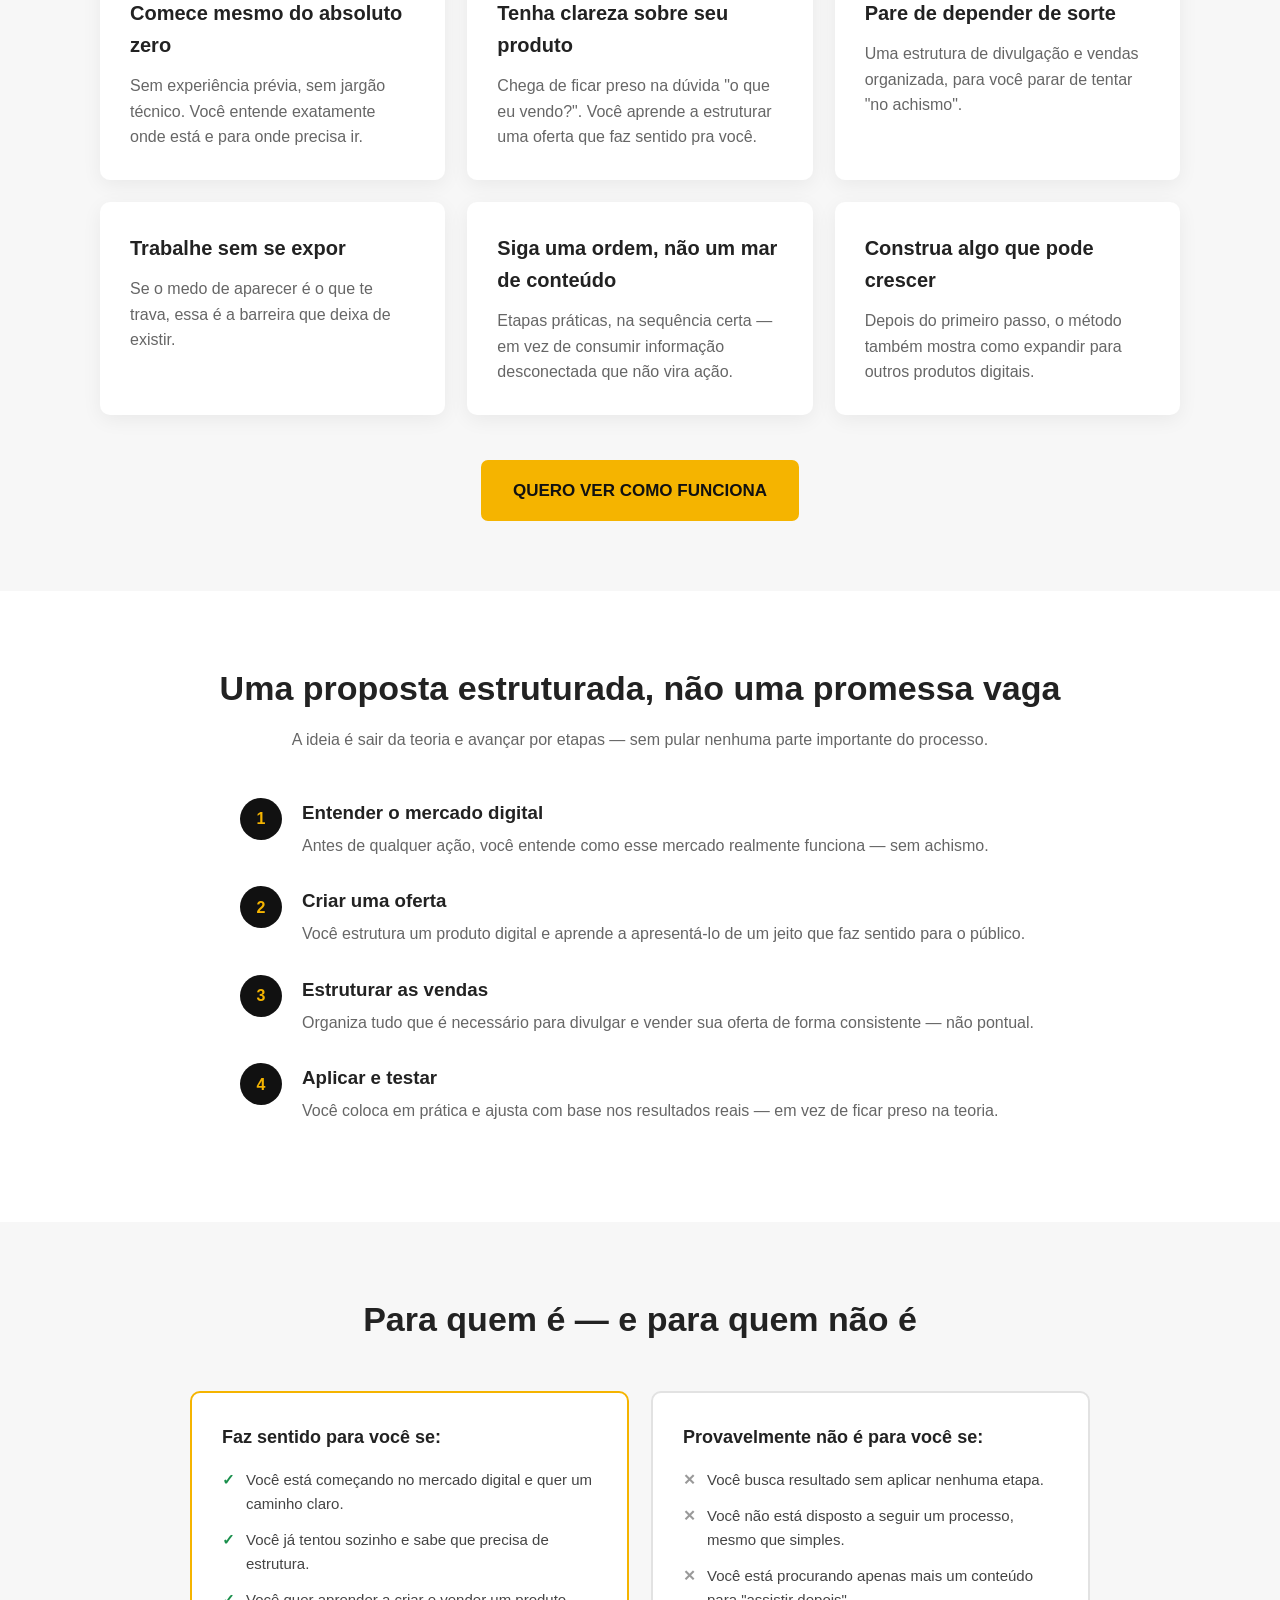
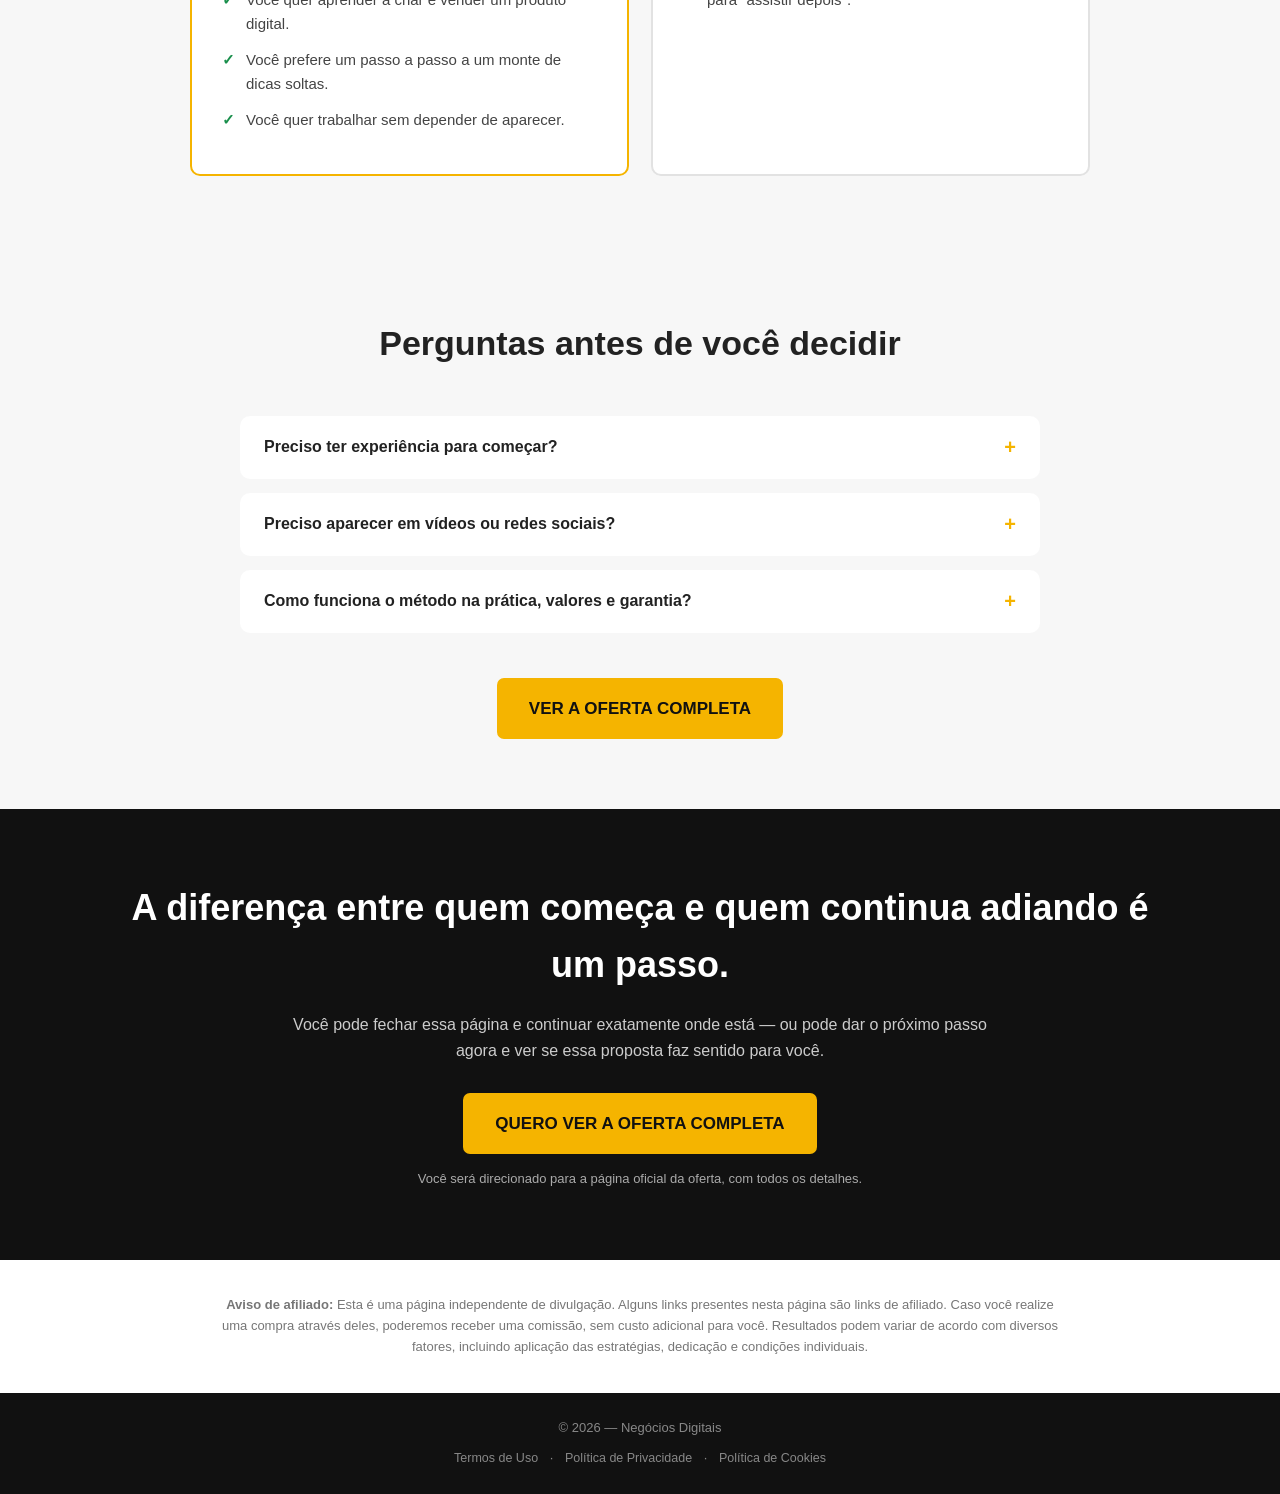
==== commit abf9a315: "Adicionado página de Política de Privacidade, Termo de Uso e Política de cookies" ====
--- a/index.html
+++ b/index.html
@@ -422,17 +422,15 @@
 
         <div class="container">
             © 2026 — Negócios Digitais
+            <div class="footer-links">
+                <a href="termos-de-uso.html">Termos de Uso</a> ·
+                <a href="politica-de-privacidade.html">Política de Privacidade</a> ·
+                <a href="politica-de-cookies.html">Política de Cookies</a>
+            </div>
         </div>
 
     </footer>
 
-    <div class="sticky-cta" id="stickyCta">
-        <a class="button" href="https://pay.kiwify.com.br/3J0jzxS?afid=4GQgkmEn" target="_blank"
-            rel="noopener noreferrer">
-            VER A OFERTA COMPLETA
-        </a>
-    </div>
-
     <script src="script.js"></script>
 
 </body>
--- a/style.css
+++ b/style.css
@@ -470,33 +470,6 @@
     font-size: 15px;
 }
 
-/* STICKY CTA */
-
-.sticky-cta {
-    position: fixed;
-    left: 0;
-    right: 0;
-    bottom: 0;
-    background: #111;
-    padding: 12px 16px;
-    text-align: center;
-    z-index: 999;
-    transform: translateY(100%);
-    transition: transform 0.25s ease;
-    box-shadow: 0 -4px 16px rgba(0,0,0,0.15);
-}
-
-.sticky-cta.visible {
-    transform: translateY(0);
-}
-
-.sticky-cta .button {
-    padding: 13px 26px;
-    font-size: 15px;
-    width: 100%;
-    max-width: 420px;
-}
-
 /* MOBILE ADDITIONS */
 
 @media (max-width: 768px) {
@@ -509,3 +482,152 @@
         font-size: 30px;
     }
 }
+
+/* LEGAL PAGES */
+
+:root {
+    /* Cores de Texto */
+    --text-primary: #1a202c;         /* Grafite - Texto de leitura de alta legibilidade */
+    --text-secondary: #64748b;       /* Cinza - Metadados, datas e autores */
+    --text-muted: #94a3b8;           /* Cinza Claro - Detalhes sutis */
+
+    /* Cores de Fundo e Bordas */
+    --bg-body: #ffffff;              /* Fundo principal da página */
+    --bg-card: #f8fafc;              /* Fundo de caixas, avisos e tabelas */
+    --bg-code: #0f172a;              /* Fundo escuro para blocos de código */
+    --border-color: #e2e8f0;         /* Linhas e divisores sutis */
+}
+
+.legal-hero {
+    background: var(--bg-card);
+    color: var(--text-primary);
+    border-bottom: 1px solid var(--border-color);
+    padding: 50px 0;
+    text-align: center;
+}
+
+.legal-hero h1 {
+    font-size: 32px;
+    color: var(--text-primary);
+}
+
+.legal-hero .small-text {
+    margin-top: 10px;
+    color: var(--text-secondary);
+}
+
+.legal-content {
+    background: var(--bg-body);
+    padding: 60px 0 70px;
+}
+
+.legal-content .container {
+    max-width: 820px;
+}
+
+.legal-content h2 {
+    font-size: 22px;
+    margin: 34px 0 12px;
+    color: var(--text-primary);
+}
+
+.legal-content h2:first-child {
+    margin-top: 0;
+}
+
+.legal-content p {
+    color: var(--text-secondary);
+    margin-bottom: 14px;
+    font-size: 15.5px;
+}
+
+.legal-content ul {
+    margin: 0 0 14px 20px;
+    color: var(--text-secondary);
+    font-size: 15.5px;
+}
+
+.legal-content li {
+    margin-bottom: 8px;
+}
+
+.legal-content table {
+    width: 100%;
+    border-collapse: collapse;
+    margin: 10px 0 20px;
+    font-size: 14.5px;
+    border: 1px solid var(--border-color);
+}
+
+.legal-content th,
+.legal-content td {
+    border: 1px solid var(--border-color);
+    padding: 10px 12px;
+    text-align: left;
+    vertical-align: top;
+    color: var(--text-secondary);
+}
+
+.legal-content th {
+    background: var(--bg-card);
+    color: var(--text-primary);
+}
+
+.legal-content a {
+    color: #b8860b;
+}
+
+.legal-content strong {
+    color: var(--text-primary);
+}
+
+.legal-back-cta {
+    text-align: center;
+    margin-bottom: 16px;
+}
+
+.legal-back-cta a {
+    display: inline-block;
+    background: var(--bg-card);
+    color: var(--text-primary);
+    border: 1px solid var(--border-color);
+    padding: 10px 20px;
+    border-radius: 7px;
+    text-decoration: none;
+    font-size: 14px;
+    font-weight: 700;
+    transition: 0.2s;
+}
+
+.legal-back-cta a:hover {
+    background: var(--border-color);
+}
+
+.legal-back {
+    display: inline-block;
+    margin-top: 10px;
+    color: #ccc;
+    font-size: 13px;
+    text-decoration: none;
+}
+
+.legal-back:hover {
+    color: white;
+}
+
+/* FOOTER LINKS */
+
+.footer-links {
+    margin-top: 10px;
+}
+
+.footer-links a {
+    color: #888;
+    text-decoration: none;
+    margin: 0 8px;
+    font-size: 12.5px;
+}
+
+.footer-links a:hover {
+    color: #f5b400;
+}
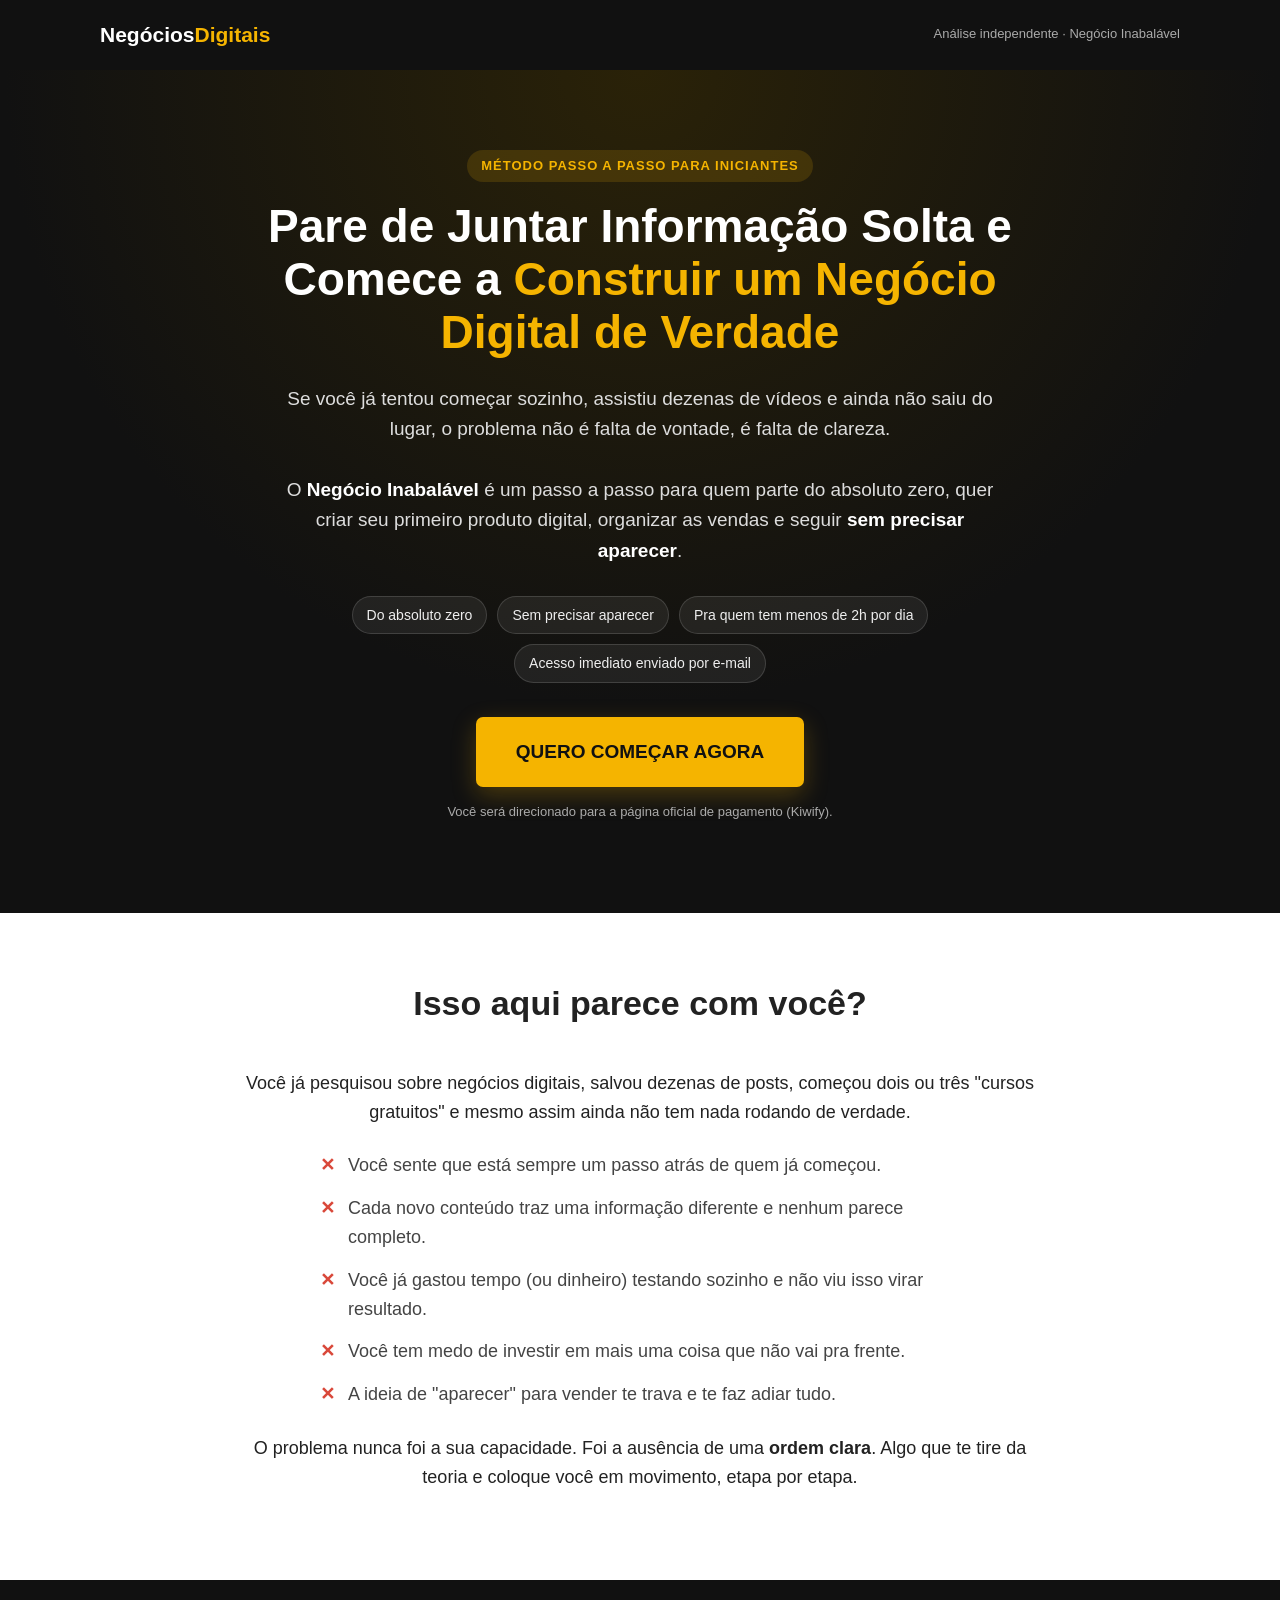
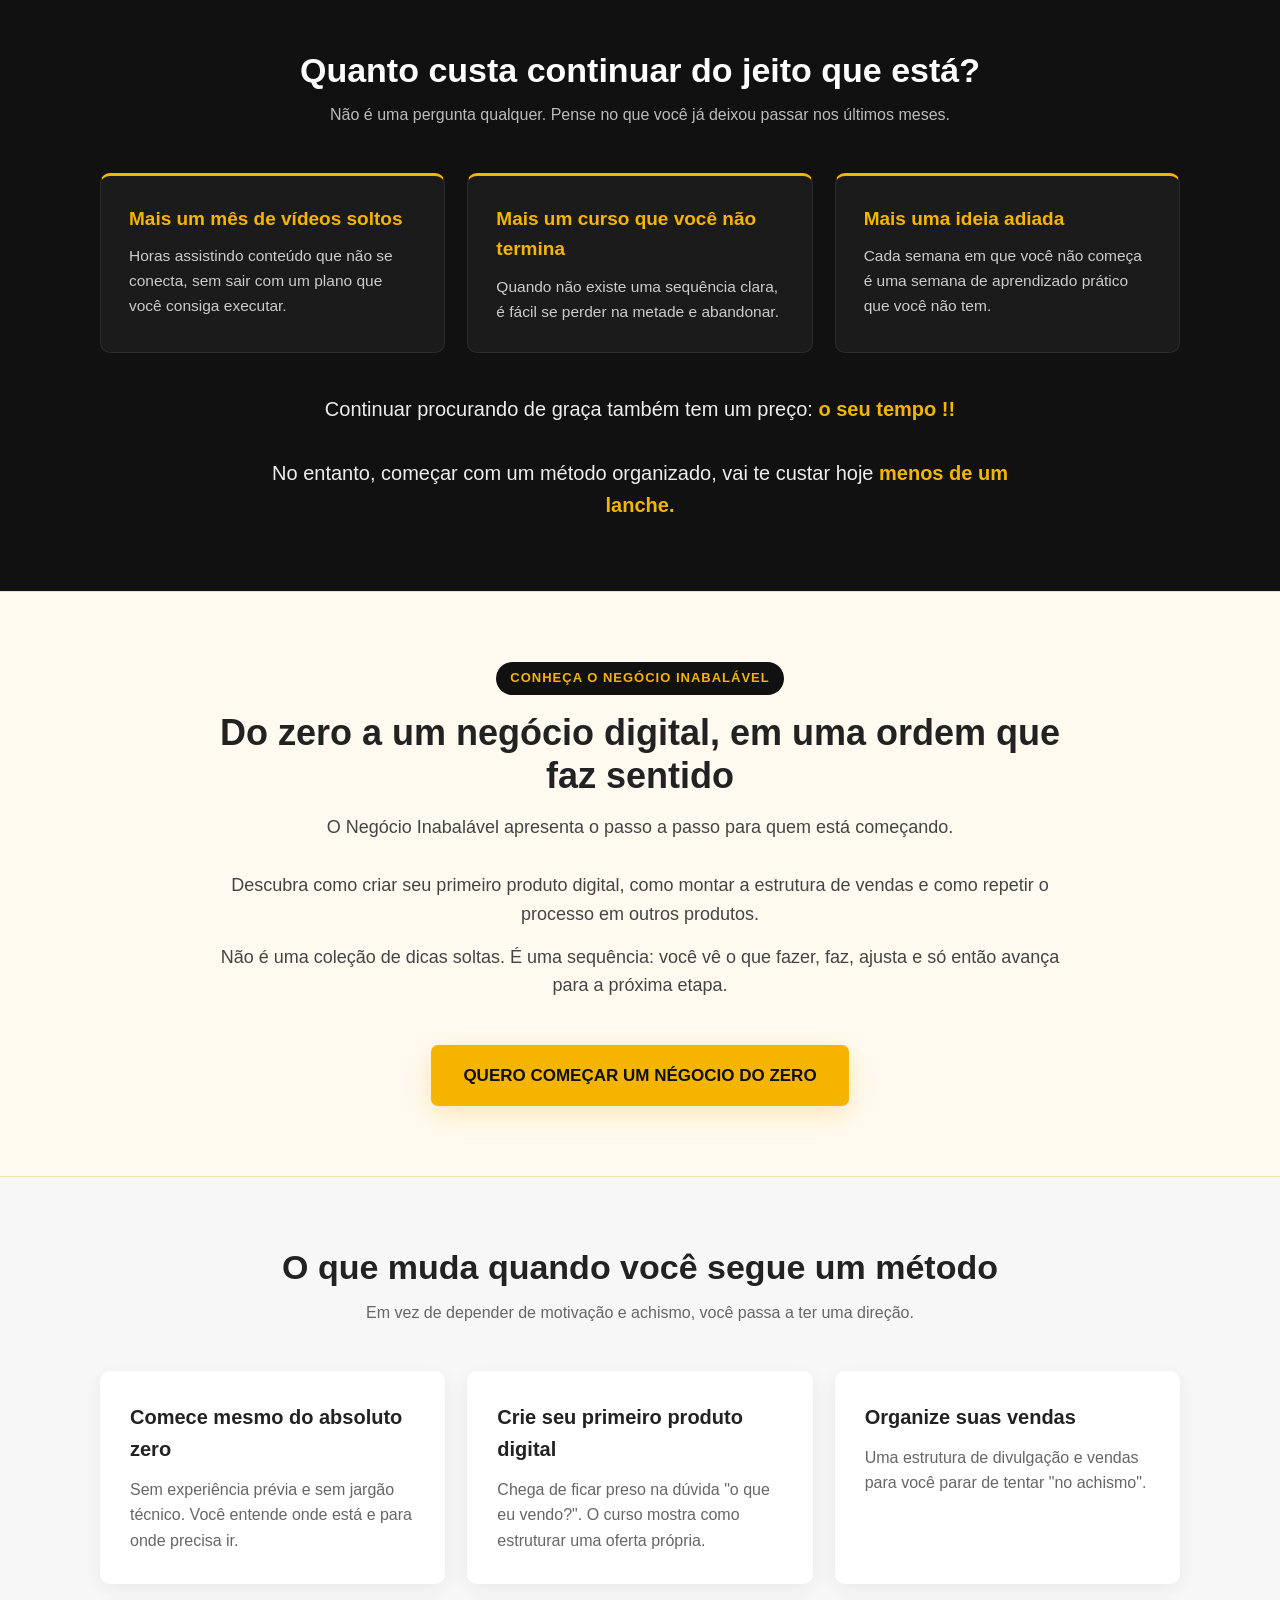
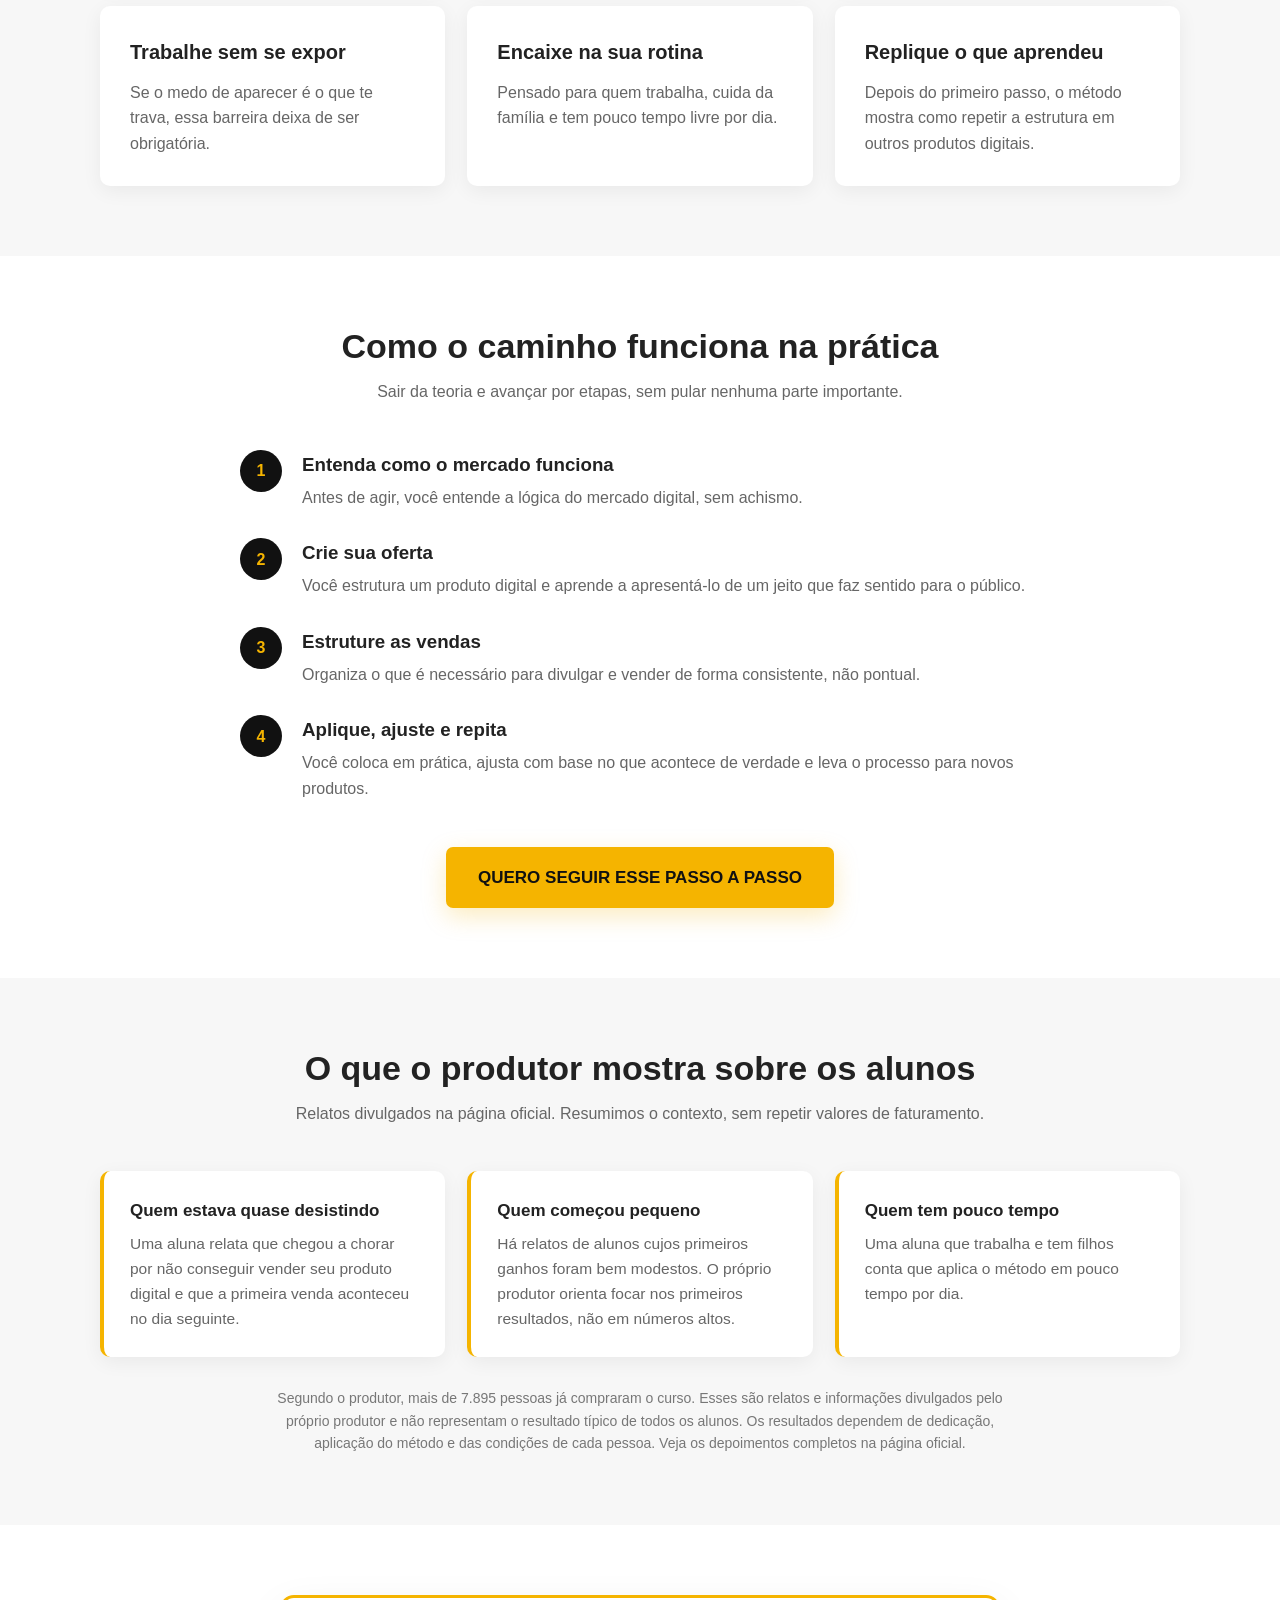
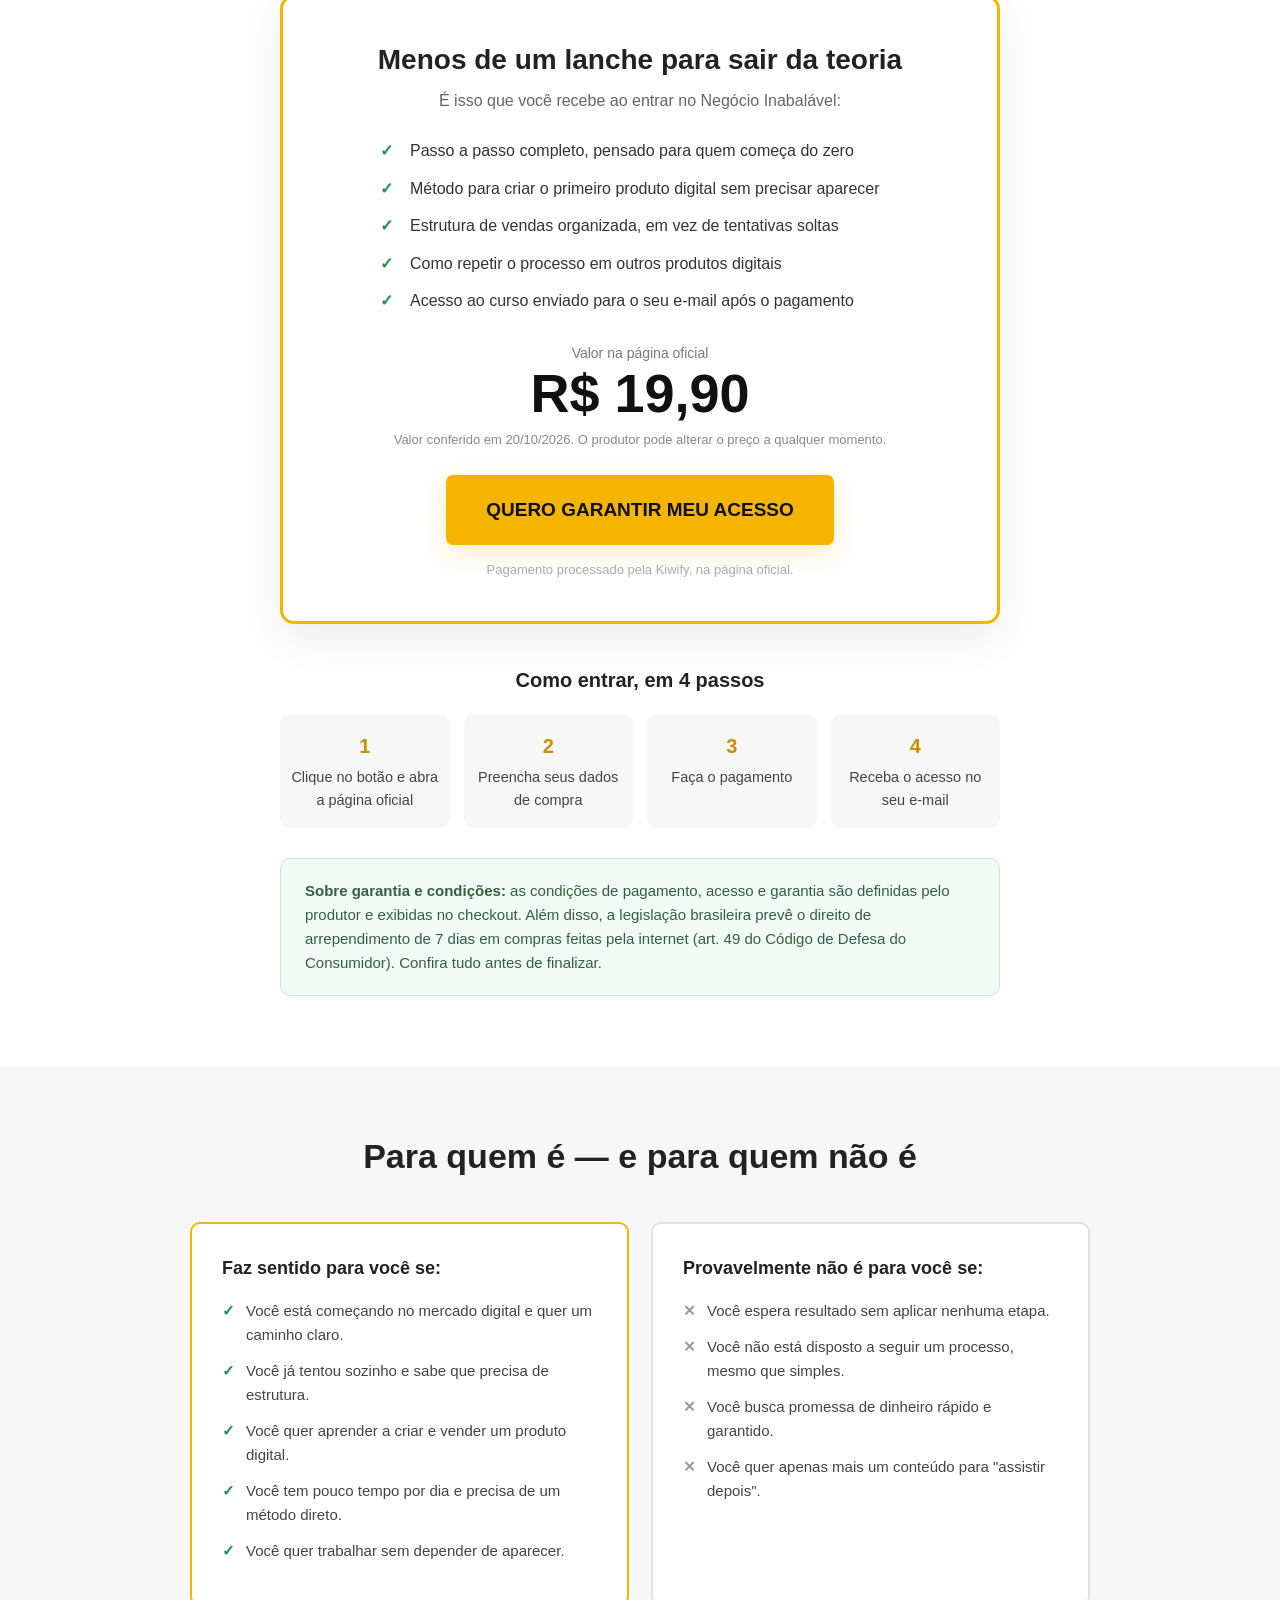
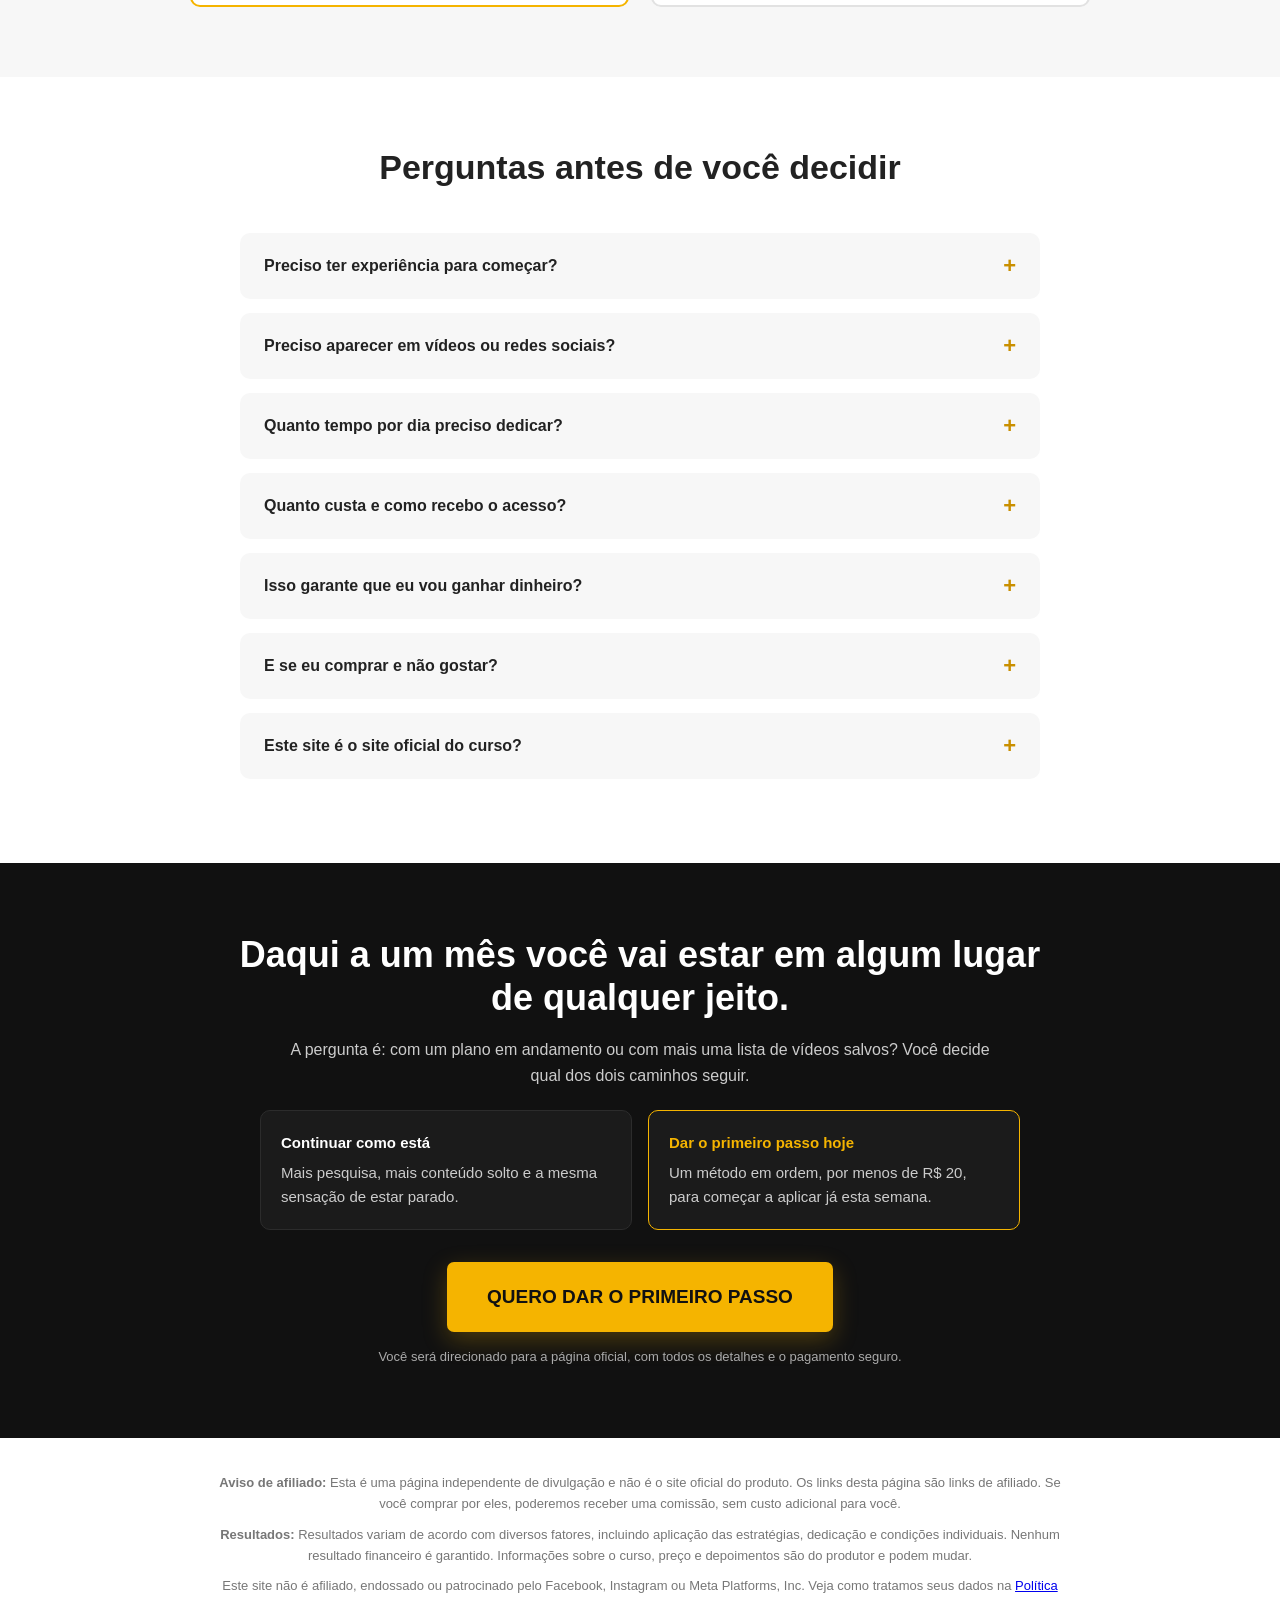
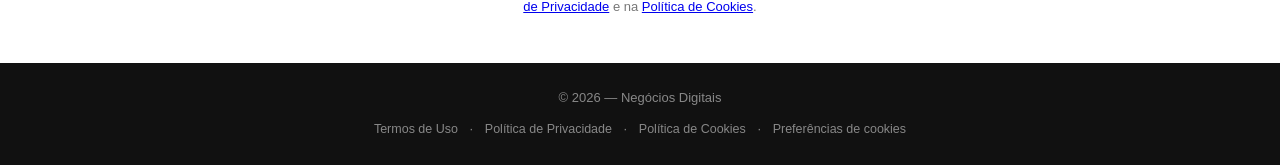
==== commit fb012a3f: "Nova página de vendas" ====
--- a/index.html
+++ b/index.html
@@ -5,14 +5,28 @@
     <meta charset="UTF-8">
     <meta name="viewport" content="width=device-width, initial-scale=1.0">
 
-    <title>Negócios Digitais | Saia do Zero e Estruture seu Negócio Digital</title>
+    <title>Negócio Inabalável: passo a passo para começar um negócio digital do zero | Negócios Digitais</title>
 
     <meta name="description"
-        content="Cansado de tentar sozinho e não sair do lugar? Veja o passo a passo estruturado para começar do zero e estruturar seu negócio digital, mesmo sem aparecer.">
+        content="Cansado de juntar informação solta e não sair do lugar? Conheça o Negócio Inabalável: um passo a passo para criar seu primeiro produto digital e estruturar suas vendas, mesmo sem aparecer.">
+
+    <meta property="og:title"
+        content="Pare de juntar informação solta e comece a construir um negócio digital de verdade">
+    <meta property="og:description"
+        content="Análise independente do Negócio Inabalável: o que ensina, para quem serve, quanto custa e o que esperar.">
+    <meta property="og:type" content="website">
 
     <link rel="stylesheet" href="style.css">
     <link rel="icon" type="image/svg+xml" href="favicon.svg">
 </head>
+
+<!--
+    LINK DE AFILIADO: aparece nos botões abaixo. Se precisar trocar, use "Localizar e substituir"
+    no editor para: https://pay.kiwify.com.br/3J0jzxS?afid=4GQgkmEn
+
+    PREÇO: R$ 19,90 conferido na página oficial em 20/10/2026. Se o produtor mudar o valor,
+    atualize nas seções "offer" e "cta" e nas perguntas do FAQ.
+-->
 
 <body>
 
@@ -21,15 +35,19 @@
             <div class="logo">
                 Negócios<span>Digitais</span>
             </div>
+            <div class="header-note">Análise independente · Negócio Inabalável</div>
         </div>
     </header>
 
     <main>
 
+        <!-- 1. HERO -->
         <section class="hero">
             <div class="container">
 
-                <div class="kicker">MÉTODO PASSO A PASSO</div>
+                <div class="kicker-wrap">
+                    <span class="kicker">MÉTODO PASSO A PASSO PARA INICIANTES</span>
+                </div>
 
                 <h1>
                     Pare de Juntar Informação Solta e Comece a
@@ -37,27 +55,43 @@
                 </h1>
 
                 <p>
-                    Se você já tentou começar sozinho, assistiu dezenas de vídeos
-                    e ainda não saiu do lugar, o problema não é falta de vontade —
-                    é falta de um caminho estruturado. É exatamente isso que
-                    você vai encontrar aqui.
-                </p>
-
-                <a class="button" href="https://pay.kiwify.com.br/3J0jzxS?afid=4GQgkmEn" target="_blank"
-                    rel="noopener noreferrer">
-                    VER A OFERTA COMPLETA
+                    Se você já tentou começar sozinho, assistiu dezenas de vídeos e ainda não saiu do lugar,
+                    o problema não é falta de vontade, é falta de clareza.
+
+                </p>
+                <p>
+                    O <strong>Negócio Inabalável</strong> é um passo a passo para quem parte do absoluto zero, quer
+                    criar seu primeiro produto digital, organizar as vendas e seguir
+                    <strong>sem precisar aparecer</strong>.
+
+                </p>
+
+
+
+
+
+                <ul class="chips">
+                    <li>Do absoluto zero</li>
+                    <li>Sem precisar aparecer</li>
+                    <li>Pra quem tem menos de 2h por dia</li>
+                    <li>Acesso imediato enviado por e-mail</li>
+                </ul>
+
+                <a class="button button-big" href="https://pay.kiwify.com.br/IR3CTmM?afid=4GQgkmEn" target="_blank"
+                    rel="sponsored noopener noreferrer">
+                    QUERO COMEÇAR AGORA
                 </a>
 
                 <div class="small-text">
-                    Acesso imediato · Você será direcionado para a página oficial da oferta.
-                </div>
-
-            </div>
-        </section>
-
-
+                    Você será direcionado para a página oficial de pagamento (Kiwify).
+                </div>
+
+            </div>
+        </section>
+
+
+        <!-- 2. PROBLEMA -->
         <section class="problem">
-
             <div class="container">
 
                 <div class="section-title">
@@ -67,218 +101,315 @@
                 <div class="problem-content">
 
                     <p>
-                        Você já pesquisou sobre negócios digitais, salvou dezenas de
-                        posts, começou dois ou três "cursos gratuitos" e mesmo assim
-                        ainda não tem nada rodando de verdade.
+                        Você já pesquisou sobre negócios digitais, salvou dezenas de posts,
+                        começou dois ou três "cursos gratuitos" e mesmo assim ainda não tem
+                        nada rodando de verdade.
                     </p>
 
                     <ul class="agitation-list">
                         <li>Você sente que está sempre um passo atrás de quem já começou.</li>
-                        <li>Cada novo conteúdo te dá uma informação diferente — e nenhuma pareceu completa.</li>
-                        <li>Você tem medo de investir tempo (ou dinheiro) em mais uma coisa que não vai pra frente.</li>
-                        <li>A ideia de "aparecer" pra vender te trava e te faz adiar tudo.</li>
+                        <li>Cada novo conteúdo traz uma informação diferente e nenhum parece completo.</li>
+                        <li>Você já gastou tempo (ou dinheiro) testando sozinho e não viu isso virar resultado.</li>
+                        <li>Você tem medo de investir em mais uma coisa que não vai pra frente.</li>
+                        <li>A ideia de "aparecer" para vender te trava e te faz adiar tudo.</li>
                     </ul>
 
                     <p>
                         O problema nunca foi a sua capacidade. Foi a ausência de uma
-                        <strong>ordem clara</strong> a seguir — algo que te tire da teoria
+                        <strong>ordem clara</strong>. Algo que te tire da teoria
                         e coloque você em movimento, etapa por etapa.
                     </p>
 
                 </div>
 
             </div>
-
-        </section>
-
-
+        </section>
+
+
+        <!-- 3. CUSTO DE CONTINUAR IGUAL -->
+        <section class="cost">
+            <div class="container">
+
+                <div class="section-title">
+                    <h2>Quanto custa continuar do jeito que está?</h2>
+                    <p>Não é uma pergunta qualquer. Pense no que você já deixou passar nos últimos meses.</p>
+                </div>
+
+                <div class="cost-grid">
+
+                    <div class="cost-card">
+                        <h3>Mais um mês de vídeos soltos</h3>
+                        <p>Horas assistindo conteúdo que não se conecta, sem sair com um plano que você consiga
+                            executar.</p>
+                    </div>
+
+                    <div class="cost-card">
+                        <h3>Mais um curso que você não termina</h3>
+                        <p>Quando não existe uma sequência clara, é fácil se perder na metade e abandonar.</p>
+                    </div>
+
+                    <div class="cost-card">
+                        <h3>Mais uma ideia adiada</h3>
+                        <p>Cada semana em que você não começa é uma semana de aprendizado prático que você não tem.</p>
+                    </div>
+
+                </div>
+
+                <p class="cost-pivot">
+                    Continuar procurando de graça também tem um preço: <strong> o seu tempo !!</strong><br><br>
+                    No entanto, começar com um método organizado, vai te custar hoje
+                    <strong>menos de um lanche.</strong>
+                </p>
+
+            </div>
+        </section>
+
+
+        <!-- 4. SOLUÇÃO -->
+        <section class="solution">
+            <div class="container">
+
+                <div class="solution-box">
+
+                    <span class="tag">CONHEÇA O NEGÓCIO INABALÁVEL</span>
+
+                    <h2>Do zero a um negócio digital, em uma ordem que faz sentido</h2>
+
+                    <p>
+                        O Negócio Inabalável apresenta o passo a passo
+                        para quem está começando. <br><br> Descubra como criar seu primeiro produto digital,
+                        como montar a estrutura de vendas e como repetir o processo em outros produtos.
+                    </p>
+
+                    <p>
+                        Não é uma coleção de dicas soltas. É uma sequência: você vê o que fazer,
+                        faz, ajusta e só então avança para a próxima etapa.
+                    </p>
+
+                    <div class="mid-cta">
+                        <a class="button" href="https://pay.kiwify.com.br/IR3CTmM?afid=4GQgkmEn" target="_blank"
+                            rel="sponsored noopener noreferrer">
+                            QUERO COMEÇAR UM NÉGOCIO DO ZERO
+                        </a>
+                    </div>
+
+                </div>
+
+            </div>
+        </section>
+
+
+        <!-- 5. BENEFÍCIOS -->
         <section class="benefits">
-
             <div class="container">
 
                 <div class="section-title">
-
-                    <h2>O que muda quando você segue o método</h2>
-
-                    <p>
-                        Não é mais um conteúdo solto. É um passo a passo pensado para
-                        tirar você da paralisia e colocar sua operação digital de pé.
-                    </p>
-
-                </div>
-
+                    <h2>O que muda quando você segue um método</h2>
+                    <p>Em vez de depender de motivação e achismo, você passa a ter uma direção.</p>
+                </div>
 
                 <div class="cards">
 
                     <div class="card">
                         <h3>Comece mesmo do absoluto zero</h3>
-
-                        <p>
-                            Sem experiência prévia, sem jargão técnico. Você entende
-                            exatamente onde está e para onde precisa ir.
+                        <p>Sem experiência prévia e sem jargão técnico. Você entende onde está e para onde precisa ir.
                         </p>
                     </div>
 
-
                     <div class="card">
-                        <h3>Tenha clareza sobre seu produto</h3>
-
-                        <p>
-                            Chega de ficar preso na dúvida "o que eu vendo?". Você aprende
-                            a estruturar uma oferta que faz sentido pra você.
-                        </p>
-                    </div>
-
+                        <h3>Crie seu primeiro produto digital</h3>
+                        <p>Chega de ficar preso na dúvida "o que eu vendo?". O curso mostra como estruturar uma oferta
+                            própria.</p>
+                    </div>
 
                     <div class="card">
-                        <h3>Pare de depender de sorte</h3>
-
-                        <p>
-                            Uma estrutura de divulgação e vendas organizada, para você
-                            parar de tentar "no achismo".
-                        </p>
-                    </div>
-
+                        <h3>Organize suas vendas</h3>
+                        <p>Uma estrutura de divulgação e vendas para você parar de tentar "no achismo".</p>
+                    </div>
 
                     <div class="card">
                         <h3>Trabalhe sem se expor</h3>
-
-                        <p>
-                            Se o medo de aparecer é o que te trava, essa é a barreira
-                            que deixa de existir.
-                        </p>
-                    </div>
-
+                        <p>Se o medo de aparecer é o que te trava, essa barreira deixa de ser obrigatória.</p>
+                    </div>
 
                     <div class="card">
-                        <h3>Siga uma ordem, não um mar de conteúdo</h3>
-
-                        <p>
-                            Etapas práticas, na sequência certa — em vez de consumir
-                            informação desconectada que não vira ação.
-                        </p>
-                    </div>
-
+                        <h3>Encaixe na sua rotina</h3>
+                        <p>Pensado para quem trabalha, cuida da família e tem pouco tempo livre por dia.</p>
+                    </div>
 
                     <div class="card">
-                        <h3>Construa algo que pode crescer</h3>
-
-                        <p>
-                            Depois do primeiro passo, o método também mostra como
-                            expandir para outros produtos digitais.
-                        </p>
+                        <h3>Replique o que aprendeu</h3>
+                        <p>Depois do primeiro passo, o método mostra como repetir a estrutura em outros produtos
+                            digitais.</p>
+                    </div>
+
+                </div>
+
+            </div>
+        </section>
+
+
+        <!-- 6. MÉTODO -->
+        <section class="method">
+            <div class="container">
+
+                <div class="section-title">
+                    <h2>Como o caminho funciona na prática</h2>
+                    <p>Sair da teoria e avançar por etapas, sem pular nenhuma parte importante.</p>
+                </div>
+
+                <div class="method-list">
+
+                    <div class="method-item">
+                        <div class="number">1</div>
+                        <div>
+                            <h3>Entenda como o mercado funciona</h3>
+                            <p>Antes de agir, você entende a lógica do mercado digital, sem achismo.</p>
+                        </div>
+                    </div>
+
+                    <div class="method-item">
+                        <div class="number">2</div>
+                        <div>
+                            <h3>Crie sua oferta</h3>
+                            <p>Você estrutura um produto digital e aprende a apresentá-lo de um jeito que faz sentido
+                                para o público.</p>
+                        </div>
+                    </div>
+
+                    <div class="method-item">
+                        <div class="number">3</div>
+                        <div>
+                            <h3>Estruture as vendas</h3>
+                            <p>Organiza o que é necessário para divulgar e vender de forma consistente, não pontual.</p>
+                        </div>
+                    </div>
+
+                    <div class="method-item">
+                        <div class="number">4</div>
+                        <div>
+                            <h3>Aplique, ajuste e repita</h3>
+                            <p>Você coloca em prática, ajusta com base no que acontece de verdade e leva o processo para
+                                novos produtos.</p>
+                        </div>
                     </div>
 
                 </div>
 
                 <div class="mid-cta">
-                    <a class="button" href="https://pay.kiwify.com.br/3J0jzxS?afid=4GQgkmEn" target="_blank"
-                        rel="noopener noreferrer">
-                        QUERO VER COMO FUNCIONA
+                    <a class="button" href="https://pay.kiwify.com.br/IR3CTmM?afid=4GQgkmEn" target="_blank"
+                        rel="sponsored noopener noreferrer">
+                        QUERO SEGUIR ESSE PASSO A PASSO
                     </a>
                 </div>
 
             </div>
-
-        </section>
-
-
-        <section class="method">
-
+        </section>
+
+
+        <!-- 7. RELATOS (sem números de faturamento) -->
+        <section class="stories">
             <div class="container">
 
                 <div class="section-title">
-
-                    <h2>Uma proposta estruturada, não uma promessa vaga</h2>
-
-                    <p>
-                        A ideia é sair da teoria e avançar por etapas — sem pular
-                        nenhuma parte importante do processo.
+                    <h2>O que o produtor mostra sobre os alunos</h2>
+                    <p>Relatos divulgados na página oficial. Resumimos o contexto, sem repetir valores de faturamento.
                     </p>
-
-                </div>
-
-
-                <div class="method-list">
-
-                    <div class="method-item">
-
-                        <div class="number">1</div>
-
-                        <div>
-                            <h3>Entender o mercado digital</h3>
-
-                            <p>
-                                Antes de qualquer ação, você entende como esse mercado
-                                realmente funciona — sem achismo.
-                            </p>
-                        </div>
-
-                    </div>
-
-
-                    <div class="method-item">
-
-                        <div class="number">2</div>
-
-                        <div>
-                            <h3>Criar uma oferta</h3>
-
-                            <p>
-                                Você estrutura um produto digital e aprende a
-                                apresentá-lo de um jeito que faz sentido para o público.
-                            </p>
-                        </div>
-
-                    </div>
-
-
-                    <div class="method-item">
-
-                        <div class="number">3</div>
-
-                        <div>
-                            <h3>Estruturar as vendas</h3>
-
-                            <p>
-                                Organiza tudo que é necessário para divulgar e vender
-                                sua oferta de forma consistente — não pontual.
-                            </p>
-                        </div>
-
-                    </div>
-
-
-                    <div class="method-item">
-
-                        <div class="number">4</div>
-
-                        <div>
-                            <h3>Aplicar e testar</h3>
-
-                            <p>
-                                Você coloca em prática e ajusta com base nos resultados
-                                reais — em vez de ficar preso na teoria.
-                            </p>
-                        </div>
-
-                    </div>
-
-                </div>
-
-            </div>
-
-        </section>
-
-
+                </div>
+
+                <div class="story-grid">
+
+                    <div class="story">
+                        <h3>Quem estava quase desistindo</h3>
+                        <p>Uma aluna relata que chegou a chorar por não conseguir vender seu produto digital
+                            e que a primeira venda aconteceu no dia seguinte.</p>
+                    </div>
+
+                    <div class="story">
+                        <h3>Quem começou pequeno</h3>
+                        <p>Há relatos de alunos cujos primeiros ganhos foram bem modestos. O próprio produtor orienta
+                            focar nos primeiros resultados, não em números altos.</p>
+                    </div>
+
+                    <div class="story">
+                        <h3>Quem tem pouco tempo</h3>
+                        <p>Uma aluna que trabalha e tem filhos conta que aplica o método em pouco tempo por dia.</p>
+                    </div>
+
+                </div>
+
+                <p class="stories-note">
+                    Segundo o produtor, mais de 7.895 pessoas já compraram o curso. Esses são relatos e informações
+                    divulgados pelo próprio produtor e não representam o resultado típico de todos os alunos.
+                    Os resultados dependem de dedicação, aplicação do método e das condições de cada pessoa.
+                    Veja os depoimentos completos na página oficial.
+                </p>
+
+            </div>
+        </section>
+
+
+        <!-- 8. OFERTA -->
+        <section class="offer">
+            <div class="container">
+
+                <div class="offer-box">
+
+                    <h2>Menos de <strong>um lanche</strong> para sair da teoria</h2>
+                    <p class="offer-sub">É isso que você recebe ao entrar no Negócio Inabalável:</p>
+
+                    <ul class="offer-list">
+                        <li>Passo a passo completo, pensado para quem começa do zero</li>
+                        <li>Método para criar o primeiro produto digital sem precisar aparecer</li>
+                        <li>Estrutura de vendas organizada, em vez de tentativas soltas</li>
+                        <li>Como repetir o processo em outros produtos digitais</li>
+                        <li>Acesso ao curso enviado para o seu e-mail após o pagamento</li>
+                    </ul>
+
+                    <div class="price">
+                        <small>Valor na página oficial</small>
+                        <strong>R$ 19,90</strong>
+                    </div>
+                    <div class="price-note">Valor conferido em 20/10/2026. O produtor pode alterar o preço a qualquer
+                        momento.</div>
+
+                    <a class="button button-big" href="https://pay.kiwify.com.br/IR3CTmM?afid=4GQgkmEn" target="_blank"
+                        rel="sponsored noopener noreferrer">
+                        QUERO GARANTIR MEU ACESSO
+                    </a>
+
+                    <div class="small-text">Pagamento processado pela Kiwify, na página oficial.</div>
+
+                </div>
+
+                <div class="steps-access">
+                    <h3>Como entrar, em 4 passos</h3>
+                    <div class="steps-row">
+                        <div><b>1</b>Clique no botão e abra a página oficial</div>
+                        <div><b>2</b>Preencha seus dados de compra</div>
+                        <div><b>3</b>Faça o pagamento</div>
+                        <div><b>4</b>Receba o acesso no seu e-mail</div>
+                    </div>
+                </div>
+
+                <div class="guarantee">
+                    <strong>Sobre garantia e condições:</strong>
+                    as condições de pagamento, acesso e garantia são definidas pelo produtor e exibidas no checkout.
+                    Além disso, a legislação brasileira prevê o direito de arrependimento de 7 dias em compras feitas
+                    pela internet (art. 49 do Código de Defesa do Consumidor). Confira tudo antes de finalizar.
+                </div>
+
+            </div>
+        </section>
+
+
+        <!-- 9. PARA QUEM É -->
         <section class="for-who">
-
             <div class="container">
 
                 <div class="section-title">
                     <h2>Para quem é — e para quem não é</h2>
                 </div>
-
 
                 <div class="qualify-grid">
 
@@ -288,7 +419,7 @@
                             <li>Você está começando no mercado digital e quer um caminho claro.</li>
                             <li>Você já tentou sozinho e sabe que precisa de estrutura.</li>
                             <li>Você quer aprender a criar e vender um produto digital.</li>
-                            <li>Você prefere um passo a passo a um monte de dicas soltas.</li>
+                            <li>Você tem pouco tempo por dia e precisa de um método direto.</li>
                             <li>Você quer trabalhar sem depender de aparecer.</li>
                         </ul>
                     </div>
@@ -296,21 +427,21 @@
                     <div class="qualify-box qualify-no">
                         <h3>Provavelmente não é para você se:</h3>
                         <ul>
-                            <li>Você busca resultado sem aplicar nenhuma etapa.</li>
+                            <li>Você espera resultado sem aplicar nenhuma etapa.</li>
                             <li>Você não está disposto a seguir um processo, mesmo que simples.</li>
-                            <li>Você está procurando apenas mais um conteúdo para "assistir depois".</li>
+                            <li>Você busca promessa de dinheiro rápido e garantido.</li>
+                            <li>Você quer apenas mais um conteúdo para "assistir depois".</li>
                         </ul>
                     </div>
 
                 </div>
 
             </div>
-
-        </section>
-
-
+        </section>
+
+
+        <!-- 10. FAQ -->
         <section class="faq">
-
             <div class="container">
 
                 <div class="section-title">
@@ -325,8 +456,8 @@
                             <span class="faq-icon">+</span>
                         </button>
                         <div class="faq-answer">
-                            <p>Não. O método foi pensado para quem está começando do zero,
-                            sem experiência prévia com negócios digitais.</p>
+                            <p>Não. O curso foi pensado para quem está começando do zero, sem experiência prévia com
+                                negócios digitais.</p>
                         </div>
                     </div>
 
@@ -336,87 +467,147 @@
                             <span class="faq-icon">+</span>
                         </button>
                         <div class="faq-answer">
-                            <p>Não é necessário. A proposta contempla estratégias para quem
-                            prefere trabalhar sem expor a vida pessoal.</p>
+                            <p>Não é necessário. A proposta do curso é criar produtos digitais sem precisar aparecer.
+                            </p>
                         </div>
                     </div>
 
                     <div class="faq-item">
                         <button class="faq-question">
-                            Como funciona o método na prática, valores e garantia?
+                            Quanto tempo por dia preciso dedicar?
                             <span class="faq-icon">+</span>
                         </button>
                         <div class="faq-answer">
-                            <p>Esse é justamente o conteúdo da página oficial da oferta —
-                            é lá que você vê o passo a passo completo, condições e garantia
-                            em detalhes, antes de decidir.</p>
-                        </div>
-                    </div>
-
-                </div>
-
-                <div class="mid-cta">
-                    <a class="button" href="https://pay.kiwify.com.br/3J0jzxS?afid=4GQgkmEn" target="_blank"
-                        rel="noopener noreferrer">
-                        VER A OFERTA COMPLETA
-                    </a>
-                </div>
-
-            </div>
-
-        </section>
-
-
-        <section class="cta">
-
-            <div class="container">
-
-                <h2>
-                    A diferença entre quem começa e quem continua adiando
-                    é um passo.
-                </h2>
+                            <p>O curso é indicado para quem tem menos de 2 horas por dia. O que mais importa é assistir
+                                às aulas
+                                e aplicar o passo a passo com constância.</p>
+                        </div>
+                    </div>
+
+                    <div class="faq-item">
+                        <button class="faq-question">
+                            Quanto custa e como recebo o acesso?
+                            <span class="faq-icon">+</span>
+                        </button>
+                        <div class="faq-answer">
+                            <p>Na página oficial, o valor conferido em 20/10/2026 é R$ 19,90. Depois do pagamento,
+                                o acesso é enviado para o e-mail informado na compra.</p>
+                        </div>
+                    </div>
+
+                    <div class="faq-item">
+                        <button class="faq-question">
+                            Isso garante que eu vou ganhar dinheiro?
+                            <span class="faq-icon">+</span>
+                        </button>
+                        <div class="faq-answer">
+                            <p>Não. Nenhum curso pode garantir isso. O que o método oferece é um caminho organizado.
+                                Os resultados variam conforme a dedicação, a aplicação das etapas e as condições de cada
+                                pessoa.</p>
+                        </div>
+                    </div>
+
+                    <div class="faq-item">
+                        <button class="faq-question">
+                            E se eu comprar e não gostar?
+                            <span class="faq-icon">+</span>
+                        </button>
+                        <div class="faq-answer">
+                            <p>Compras feitas pela internet têm direito de arrependimento de 7 dias, previsto no Código
+                                de
+                                Defesa do Consumidor. As condições específicas de garantia estão na página oficial da
+                                oferta.</p>
+                        </div>
+                    </div>
+
+                    <div class="faq-item">
+                        <button class="faq-question">
+                            Este site é o site oficial do curso?
+                            <span class="faq-icon">+</span>
+                        </button>
+                        <div class="faq-answer">
+                            <p>Não. Esta é uma página independente de divulgação. O curso é de responsabilidade do
+                                produtor
+                                e a compra é feita na página oficial de pagamento.</p>
+                        </div>
+                    </div>
+
+                </div>
+
+            </div>
+        </section>
+
+
+        <!-- 11. FECHAMENTO -->
+        <section class="cta" id="final">
+            <div class="container">
+
+                <h2>Daqui a um mês você vai estar em algum lugar de qualquer jeito.</h2>
 
                 <p>
-                    Você pode fechar essa página e continuar exatamente onde está —
-                    ou pode dar o próximo passo agora e ver se essa proposta
-                    faz sentido para você.
-                </p>
-
-                <a class="button" href="https://pay.kiwify.com.br/3J0jzxS?afid=4GQgkmEn" target="_blank"
-                    rel="noopener noreferrer">
-                    QUERO VER A OFERTA COMPLETA
+                    A pergunta é: com um plano em andamento ou com mais uma lista de vídeos salvos?
+                    Você decide qual dos dois caminhos seguir.
+                </p>
+
+                <div class="choice">
+                    <div>
+                        <b>Continuar como está</b>
+                        Mais pesquisa, mais conteúdo solto e a mesma sensação de estar parado.
+                    </div>
+                    <div class="choice-yes">
+                        <b>Dar o primeiro passo hoje</b>
+                        Um método em ordem, por menos de R$ 20, para começar a aplicar já esta semana.
+                    </div>
+                </div>
+
+                <a class="button button-big" href="https://pay.kiwify.com.br/IR3CTmM?afid=4GQgkmEn" target="_blank"
+                    rel="sponsored noopener noreferrer">
+                    QUERO DAR O PRIMEIRO PASSO
                 </a>
 
                 <div class="small-text">
-                    Você será direcionado para a página oficial da oferta, com todos os detalhes.
-                </div>
-
-            </div>
-
-        </section>
-
-
+                    Você será direcionado para a página oficial, com todos os detalhes e o pagamento seguro.
+                </div>
+
+            </div>
+        </section>
+
+
+        <!-- 12. AVISO -->
         <section class="disclaimer">
-
             <div class="container">
 
                 <p>
                     <strong>Aviso de afiliado:</strong>
-                    Esta é uma página independente de divulgação.
-                    Alguns links presentes nesta página são links de afiliado.
-                    Caso você realize uma compra através deles, poderemos
-                    receber uma comissão, sem custo adicional para você.
-                    Resultados podem variar de acordo com diversos fatores,
-                    incluindo aplicação das estratégias, dedicação e condições
-                    individuais.
-                </p>
-
-            </div>
-
+                    Esta é uma página independente de divulgação e não é o site oficial do produto.
+                    Os links desta página são links de afiliado. Se você comprar por eles, poderemos receber
+                    uma comissão, sem custo adicional para você.
+                </p>
+
+                <p>
+                    <strong>Resultados:</strong>
+                    Resultados variam de acordo com diversos fatores, incluindo aplicação das estratégias,
+                    dedicação e condições individuais. Nenhum resultado financeiro é garantido.
+                    Informações sobre o curso, preço e depoimentos são do produtor e podem mudar.
+                </p>
+
+                <p>
+                    Este site não é afiliado, endossado ou patrocinado pelo Facebook, Instagram ou Meta Platforms, Inc.
+                    Veja como tratamos seus dados na <a href="politica-de-privacidade.html">Política de Privacidade</a>
+                    e na <a href="politica-de-cookies.html">Política de Cookies</a>.
+                </p>
+
+            </div>
         </section>
 
     </main>
 
+    <div class="sticky-bar" id="sticky-bar">
+        <a class="button" href="https://pay.kiwify.com.br/IR3CTmM?afid=4GQgkmEn" target="_blank"
+            rel="sponsored noopener noreferrer">
+            QUERO COMEÇAR AGORA
+        </a>
+    </div>
 
     <footer>
 
@@ -425,7 +616,8 @@
             <div class="footer-links">
                 <a href="termos-de-uso.html">Termos de Uso</a> ·
                 <a href="politica-de-privacidade.html">Política de Privacidade</a> ·
-                <a href="politica-de-cookies.html">Política de Cookies</a>
+                <a href="politica-de-cookies.html">Política de Cookies</a> ·
+                <a href="#" id="cookie-settings">Preferências de cookies</a>
             </div>
         </div>
 
@@ -435,4 +627,4 @@
 
 </body>
 
-</html>
+</html>
--- a/style.css
+++ b/style.css
@@ -1,3 +1,13 @@
+:root {
+    --gold: #f5b400;
+    --gold-dark: #c98f00;
+    --dark: #111;
+    --dark-2: #1b1b1b;
+    --green: #1a8f4c;
+    --red: #d9483a;
+    --muted: #666;
+}
+
 * {
     margin: 0;
     padding: 0;
@@ -24,7 +34,7 @@
 /* HEADER */
 
 header {
-    background: #111;
+    background: var(--dark);
     color: white;
     padding: 18px 0;
 }
@@ -41,51 +51,85 @@
 }
 
 .logo span {
-    color: #f5b400;
+    color: var(--gold);
+}
+
+.header-note {
+    font-size: 13px;
+    color: #aaa;
 }
 
 /* HERO */
 
 .hero {
-    background: #111;
+    background: radial-gradient(circle at 50% 0%, #2a2208 0%, var(--dark) 60%);
     color: white;
     padding: 80px 0 90px;
     text-align: center;
 }
 
 .hero h1 {
-    max-width: 800px;
+    max-width: 820px;
     margin: auto;
     font-size: 46px;
     line-height: 1.15;
 }
 
 .hero h1 span {
-    color: #f5b400;
+    color: var(--gold);
 }
 
 .hero p {
-    max-width: 700px;
-    margin: 25px auto 35px;
+    max-width: 720px;
+    margin: 25px auto 30px;
     font-size: 19px;
     color: #ddd;
 }
 
+.hero p strong {
+    color: white;
+}
+
+.chips {
+    list-style: none;
+    display: flex;
+    flex-wrap: wrap;
+    justify-content: center;
+    gap: 10px;
+    margin: 0 auto 34px;
+    max-width: 760px;
+}
+
+.chips li {
+    background: rgba(255, 255, 255, 0.07);
+    border: 1px solid rgba(255, 255, 255, 0.14);
+    color: #eee;
+    font-size: 14px;
+    padding: 7px 14px;
+    border-radius: 20px;
+}
+
 .button {
     display: inline-block;
-    background: #f5b400;
-    color: #111;
+    background: var(--gold);
+    color: var(--dark);
     padding: 17px 32px;
     border-radius: 7px;
     text-decoration: none;
     font-weight: 700;
     font-size: 17px;
     transition: 0.2s;
+    box-shadow: 0 8px 24px rgba(245, 180, 0, 0.25);
 }
 
 .button:hover {
     transform: translateY(-2px);
-    opacity: 0.9;
+    opacity: 0.92;
+}
+
+.button-big {
+    padding: 20px 40px;
+    font-size: 19px;
 }
 
 .small-text {
@@ -107,11 +151,12 @@
 
 .section-title h2 {
     font-size: 34px;
+    line-height: 1.2;
     margin-bottom: 12px;
 }
 
 .section-title p {
-    color: #666;
+    color: var(--muted);
     max-width: 700px;
     margin: auto;
 }
@@ -131,6 +176,114 @@
 
 .problem-content p {
     margin-bottom: 18px;
+}
+
+.agitation-list {
+    list-style: none;
+    text-align: left;
+    max-width: 640px;
+    margin: 25px auto;
+}
+
+.agitation-list li {
+    position: relative;
+    padding-left: 28px;
+    margin-bottom: 14px;
+    color: #444;
+}
+
+.agitation-list li::before {
+    content: "✕";
+    position: absolute;
+    left: 0;
+    color: var(--red);
+    font-weight: bold;
+}
+
+/* COST OF WAITING */
+
+.cost {
+    background: var(--dark);
+    color: white;
+}
+
+.cost .section-title p {
+    color: #bbb;
+}
+
+.cost-grid {
+    display: grid;
+    grid-template-columns: repeat(3, 1fr);
+    gap: 22px;
+}
+
+.cost-card {
+    background: var(--dark-2);
+    border: 1px solid #2c2c2c;
+    border-top: 3px solid var(--gold);
+    padding: 28px;
+    border-radius: 10px;
+}
+
+.cost-card h3 {
+    font-size: 19px;
+    margin-bottom: 10px;
+    color: var(--gold);
+}
+
+.cost-card p {
+    color: #ccc;
+    font-size: 15.5px;
+}
+
+.cost-pivot {
+    max-width: 760px;
+    margin: 40px auto 0;
+    text-align: center;
+    font-size: 20px;
+    color: #eee;
+}
+
+.cost-pivot strong {
+    color: var(--gold);
+}
+
+/* SOLUTION */
+
+.solution {
+    background: #fffaf0;
+    border-top: 1px solid #f0e2b8;
+    border-bottom: 1px solid #f0e2b8;
+}
+
+.solution-box {
+    max-width: 860px;
+    margin: auto;
+    text-align: center;
+}
+
+.solution-box .tag {
+    display: inline-block;
+    background: var(--dark);
+    color: var(--gold);
+    font-size: 13px;
+    font-weight: 700;
+    letter-spacing: 1px;
+    padding: 6px 14px;
+    border-radius: 20px;
+    margin-bottom: 16px;
+}
+
+.solution-box h2 {
+    font-size: 36px;
+    line-height: 1.2;
+    margin-bottom: 16px;
+}
+
+.solution-box p {
+    font-size: 18px;
+    color: #444;
+    margin-bottom: 14px;
 }
 
 /* BENEFITS */
@@ -149,7 +302,7 @@
     background: white;
     padding: 30px;
     border-radius: 10px;
-    box-shadow: 0 5px 20px rgba(0,0,0,0.06);
+    box-shadow: 0 5px 20px rgba(0, 0, 0, 0.06);
 }
 
 .card h3 {
@@ -158,7 +311,12 @@
 }
 
 .card p {
-    color: #666;
+    color: var(--muted);
+}
+
+.mid-cta {
+    text-align: center;
+    margin-top: 45px;
 }
 
 /* METHOD */
@@ -183,8 +341,8 @@
     min-width: 42px;
     height: 42px;
     border-radius: 50%;
-    background: #111;
-    color: #f5b400;
+    background: var(--dark);
+    color: var(--gold);
     display: flex;
     align-items: center;
     justify-content: center;
@@ -196,162 +354,165 @@
 }
 
 .method-item p {
-    color: #666;
-}
-
-/* FOR WHO */
-
-.for-who {
+    color: var(--muted);
+}
+
+/* STORIES */
+
+.stories {
     background: #f7f7f7;
 }
 
-.for-who-box {
-    max-width: 800px;
+.story-grid {
+    display: grid;
+    grid-template-columns: repeat(3, 1fr);
+    gap: 22px;
+}
+
+.story {
+    background: white;
+    border-left: 4px solid var(--gold);
+    padding: 26px;
+    border-radius: 10px;
+    box-shadow: 0 5px 20px rgba(0, 0, 0, 0.06);
+}
+
+.story h3 {
+    font-size: 17px;
+    margin-bottom: 8px;
+}
+
+.story p {
+    color: var(--muted);
+    font-size: 15.5px;
+}
+
+.stories-note {
+    max-width: 760px;
+    margin: 30px auto 0;
+    text-align: center;
+    font-size: 14px;
+    color: #777;
+}
+
+/* OFFER */
+
+.offer {
+    background: white;
+}
+
+.offer-box {
+    max-width: 720px;
     margin: auto;
-    background: white;
+    border: 3px solid var(--gold);
+    border-radius: 14px;
     padding: 40px;
-    border-radius: 10px;
-}
-
-.for-who-box ul {
+    text-align: center;
+    box-shadow: 0 14px 40px rgba(0, 0, 0, 0.08);
+}
+
+.offer-box h2 {
+    font-size: 28px;
+    margin-bottom: 6px;
+}
+
+.offer-sub {
+    color: var(--muted);
+    margin-bottom: 24px;
+}
+
+.offer-list {
     list-style: none;
-}
-
-.for-who-box li {
-    margin-bottom: 16px;
-    padding-left: 28px;
+    text-align: left;
+    max-width: 520px;
+    margin: 0 auto 28px;
+}
+
+.offer-list li {
     position: relative;
-}
-
-.for-who-box li::before {
+    padding-left: 30px;
+    margin-bottom: 12px;
+    color: #333;
+}
+
+.offer-list li::before {
     content: "✓";
     position: absolute;
     left: 0;
+    color: var(--green);
     font-weight: bold;
 }
 
-/* CTA */
-
-.cta {
-    background: #111;
-    color: white;
-    text-align: center;
-}
-
-.cta h2 {
-    font-size: 36px;
+.price {
+    margin-bottom: 6px;
+}
+
+.price small {
+    display: block;
+    font-size: 14px;
+    color: #777;
+}
+
+.price strong {
+    font-size: 54px;
+    line-height: 1.1;
+    color: var(--dark);
+}
+
+.price-note {
+    font-size: 13px;
+    color: #888;
+    margin-bottom: 24px;
+}
+
+.steps-access {
+    max-width: 720px;
+    margin: 40px auto 0;
+    text-align: center;
+}
+
+.steps-access h3 {
+    font-size: 20px;
     margin-bottom: 18px;
 }
 
-.cta p {
-    max-width: 700px;
-    margin: 0 auto 30px;
-    color: #ccc;
-}
-
-/* DISCLAIMER */
-
-.disclaimer {
-    background: white;
-    padding: 35px 0;
-}
-
-.disclaimer p {
-    max-width: 850px;
-    margin: auto;
-    text-align: center;
-    font-size: 13px;
-    color: #777;
-}
-
-/* FOOTER */
-
-footer {
-    background: #111;
-    color: #888;
-    text-align: center;
-    padding: 25px 0;
-    font-size: 13px;
-}
-
-/* MOBILE */
-
-@media (max-width: 768px) {
-
-    .hero {
-        padding: 60px 0 70px;
-    }
-
-    .hero h1 {
-        font-size: 34px;
-    }
-
-    .hero p {
-        font-size: 17px;
-    }
-
-    .cards {
-        grid-template-columns: 1fr;
-    }
-
-    .section-title h2 {
-        font-size: 28px;
-    }
-
-    .cta h2 {
-        font-size: 29px;
-    }
-
-    .for-who-box {
-        padding: 28px;
-    }
-}
-/* KICKER */
-
-.kicker {
-    display: inline-block;
-    background: rgba(245, 180, 0, 0.15);
-    color: #f5b400;
-    font-size: 13px;
-    font-weight: 700;
-    letter-spacing: 1px;
-    padding: 6px 14px;
-    border-radius: 20px;
-    margin-bottom: 18px;
-}
-
-/* AGITATION LIST */
-
-.agitation-list {
-    list-style: none;
-    text-align: left;
-    max-width: 640px;
-    margin: 25px auto;
-}
-
-.agitation-list li {
-    position: relative;
-    padding-left: 28px;
-    margin-bottom: 14px;
+.steps-row {
+    display: grid;
+    grid-template-columns: repeat(4, 1fr);
+    gap: 14px;
+}
+
+.steps-row div {
+    background: #f7f7f7;
+    border-radius: 10px;
+    padding: 16px 10px;
+    font-size: 14.5px;
     color: #444;
 }
 
-.agitation-list li::before {
-    content: "✕";
-    position: absolute;
-    left: 0;
-    color: #d9483a;
-    font-weight: bold;
-}
-
-/* MID CTA */
-
-.mid-cta {
-    text-align: center;
-    margin-top: 45px;
-}
-
-/* QUALIFY GRID */
+.steps-row b {
+    display: block;
+    color: var(--gold-dark);
+    font-size: 20px;
+    margin-bottom: 4px;
+}
+
+.guarantee {
+    max-width: 720px;
+    margin: 30px auto 0;
+    background: #f1faf4;
+    border: 1px solid #c8e8d3;
+    border-radius: 10px;
+    padding: 20px 24px;
+    font-size: 15px;
+    color: #355e45;
+}
+
+/* FOR WHO */
+
+.for-who {
+    background: #f7f7f7;
+}
 
 .qualify-grid {
     display: grid;
@@ -385,7 +546,7 @@
 
 .qualify-yes {
     background: white;
-    border: 2px solid #f5b400;
+    border: 2px solid var(--gold);
 }
 
 .qualify-yes li::before {
@@ -393,7 +554,7 @@
     position: absolute;
     left: 0;
     font-weight: bold;
-    color: #1a8f4c;
+    color: var(--green);
 }
 
 .qualify-no {
@@ -412,7 +573,7 @@
 /* FAQ */
 
 .faq {
-    background: #f7f7f7;
+    background: white;
 }
 
 .faq-list {
@@ -421,7 +582,7 @@
 }
 
 .faq-item {
-    background: white;
+    background: #f7f7f7;
     border-radius: 10px;
     margin-bottom: 14px;
     overflow: hidden;
@@ -440,12 +601,13 @@
     display: flex;
     justify-content: space-between;
     align-items: center;
+    gap: 14px;
     color: #222;
 }
 
 .faq-icon {
-    font-size: 20px;
-    color: #f5b400;
+    font-size: 22px;
+    color: var(--gold-dark);
     transition: transform 0.2s;
 }
 
@@ -461,25 +623,182 @@
 }
 
 .faq-item.open .faq-answer {
-    max-height: 200px;
+    max-height: 500px;
     padding: 0 24px 20px;
 }
 
 .faq-answer p {
-    color: #666;
+    color: var(--muted);
     font-size: 15px;
 }
 
-/* MOBILE ADDITIONS */
+/* FINAL CTA */
+
+.cta {
+    background: var(--dark);
+    color: white;
+    text-align: center;
+}
+
+.cta h2 {
+    font-size: 36px;
+    line-height: 1.2;
+    margin-bottom: 18px;
+    max-width: 820px;
+    margin-left: auto;
+    margin-right: auto;
+}
+
+.cta p {
+    max-width: 700px;
+    margin: 0 auto 22px;
+    color: #ccc;
+}
+
+.cta .choice {
+    max-width: 760px;
+    margin: 0 auto 32px;
+    display: grid;
+    grid-template-columns: 1fr 1fr;
+    gap: 16px;
+    text-align: left;
+}
+
+.cta .choice div {
+    background: var(--dark-2);
+    border: 1px solid #2c2c2c;
+    border-radius: 10px;
+    padding: 20px;
+    font-size: 15px;
+    color: #ccc;
+}
+
+.cta .choice div b {
+    display: block;
+    margin-bottom: 6px;
+    color: #fff;
+}
+
+.cta .choice .choice-yes {
+    border-color: var(--gold);
+}
+
+.cta .choice .choice-yes b {
+    color: var(--gold);
+}
+
+/* DISCLAIMER */
+
+.disclaimer {
+    background: white;
+    padding: 35px 0;
+}
+
+.disclaimer p {
+    max-width: 850px;
+    margin: 0 auto 10px;
+    text-align: center;
+    font-size: 13px;
+    color: #777;
+}
+
+/* STICKY BAR (mobile) */
+
+.sticky-bar {
+    display: none;
+}
+
+/* FOOTER */
+
+footer {
+    background: var(--dark);
+    color: #888;
+    text-align: center;
+    padding: 25px 0;
+    font-size: 13px;
+}
+
+/* MOBILE */
 
 @media (max-width: 768px) {
 
-    .qualify-grid {
-        grid-template-columns: 1fr;
+    .hero {
+        padding: 60px 0 70px;
     }
 
     .hero h1 {
         font-size: 30px;
+    }
+
+    .hero p {
+        font-size: 17px;
+    }
+
+    .header-note {
+        display: none;
+    }
+
+    .cards,
+    .cost-grid,
+    .story-grid,
+    .qualify-grid,
+    .cta .choice {
+        grid-template-columns: 1fr;
+    }
+
+    .steps-row {
+        grid-template-columns: 1fr 1fr;
+    }
+
+    .section-title h2,
+    .solution-box h2 {
+        font-size: 27px;
+    }
+
+    .cta h2 {
+        font-size: 28px;
+    }
+
+    .offer-box {
+        padding: 28px 20px;
+    }
+
+    .price strong {
+        font-size: 46px;
+    }
+
+    .button-big {
+        padding: 18px 24px;
+        font-size: 17px;
+    }
+
+    .sticky-bar {
+        display: block;
+        position: fixed;
+        left: 0;
+        right: 0;
+        bottom: 0;
+        z-index: 50;
+        background: rgba(17, 17, 17, 0.96);
+        padding: 10px 16px;
+        text-align: center;
+        transform: translateY(110%);
+        transition: transform 0.25s ease;
+    }
+
+    .sticky-bar.show {
+        transform: translateY(0);
+    }
+
+    .sticky-bar .button {
+        display: block;
+        padding: 14px 18px;
+        font-size: 16px;
+        box-shadow: none;
+    }
+
+    body {
+        padding-bottom: 0;
     }
 }
 
@@ -629,5 +948,84 @@
 }
 
 .footer-links a:hover {
-    color: #f5b400;
-}
+    color: var(--gold);
+}
+
+/* KICKER */
+
+.kicker-wrap {
+    margin-bottom: 18px;
+}
+
+.kicker {
+    display: inline-block;
+    background: rgba(245, 180, 0, 0.15);
+    color: var(--gold);
+    font-size: 13px;
+    font-weight: 700;
+    letter-spacing: 1px;
+    padding: 6px 14px;
+    border-radius: 20px;
+}
+
+/* COOKIE BANNER */
+
+.cookie-banner {
+    position: fixed;
+    left: 12px;
+    right: 12px;
+    bottom: 12px;
+    z-index: 100;
+    max-width: 760px;
+    margin: 0 auto;
+    background: #111;
+    color: #ddd;
+    border: 1px solid #333;
+    border-radius: 12px;
+    padding: 16px 18px;
+    box-shadow: 0 10px 40px rgba(0, 0, 0, 0.35);
+    display: flex;
+    gap: 16px;
+    align-items: center;
+    font-size: 14px;
+    line-height: 1.5;
+}
+
+.cookie-banner a {
+    color: var(--gold);
+}
+
+.cookie-actions {
+    display: flex;
+    gap: 10px;
+    flex-shrink: 0;
+}
+
+.cookie-btn {
+    font-family: inherit;
+    font-size: 14px;
+    font-weight: 700;
+    padding: 10px 18px;
+    border-radius: 7px;
+    cursor: pointer;
+    border: 1px solid #555;
+    background: transparent;
+    color: #eee;
+}
+
+.cookie-btn.cookie-accept {
+    background: var(--gold);
+    border-color: var(--gold);
+    color: #111;
+}
+
+@media (max-width: 768px) {
+    .cookie-banner {
+        flex-direction: column;
+        align-items: stretch;
+    }
+
+    .cookie-actions .cookie-btn {
+        flex: 1;
+    }
+}
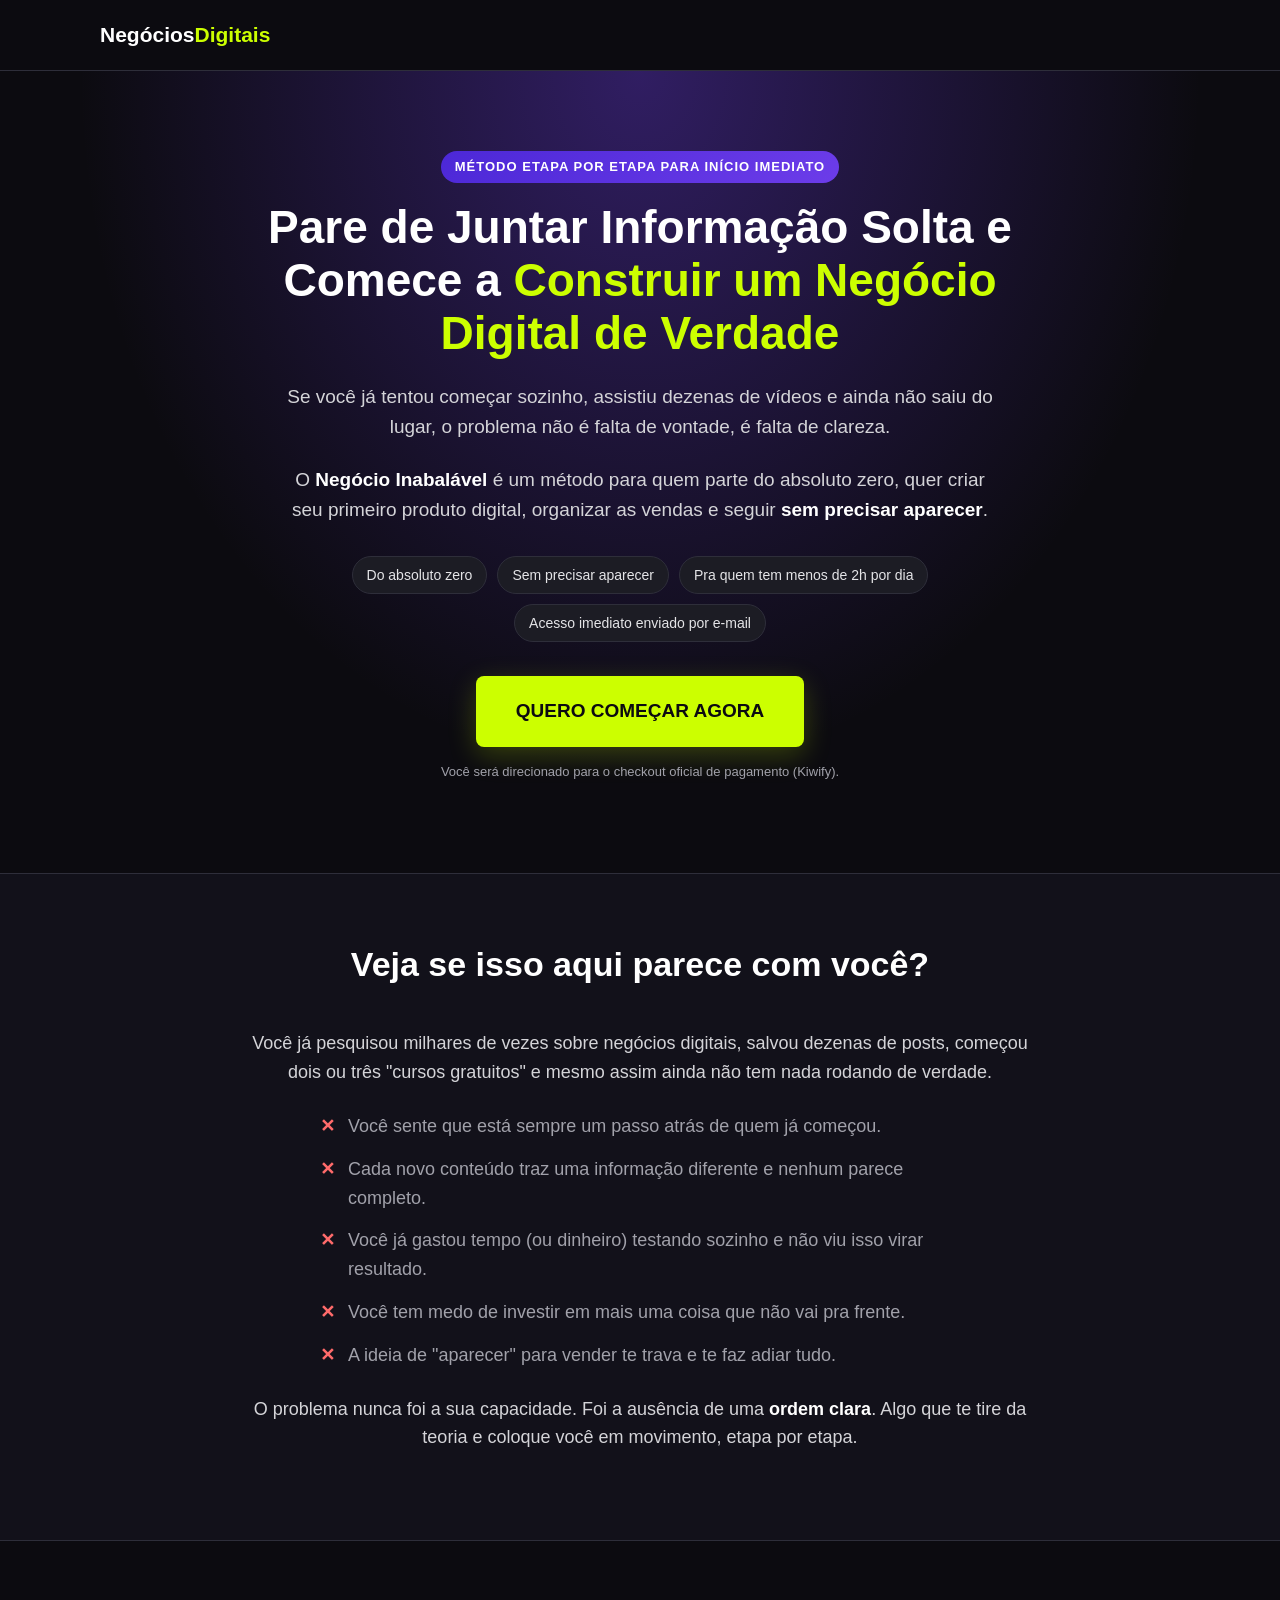
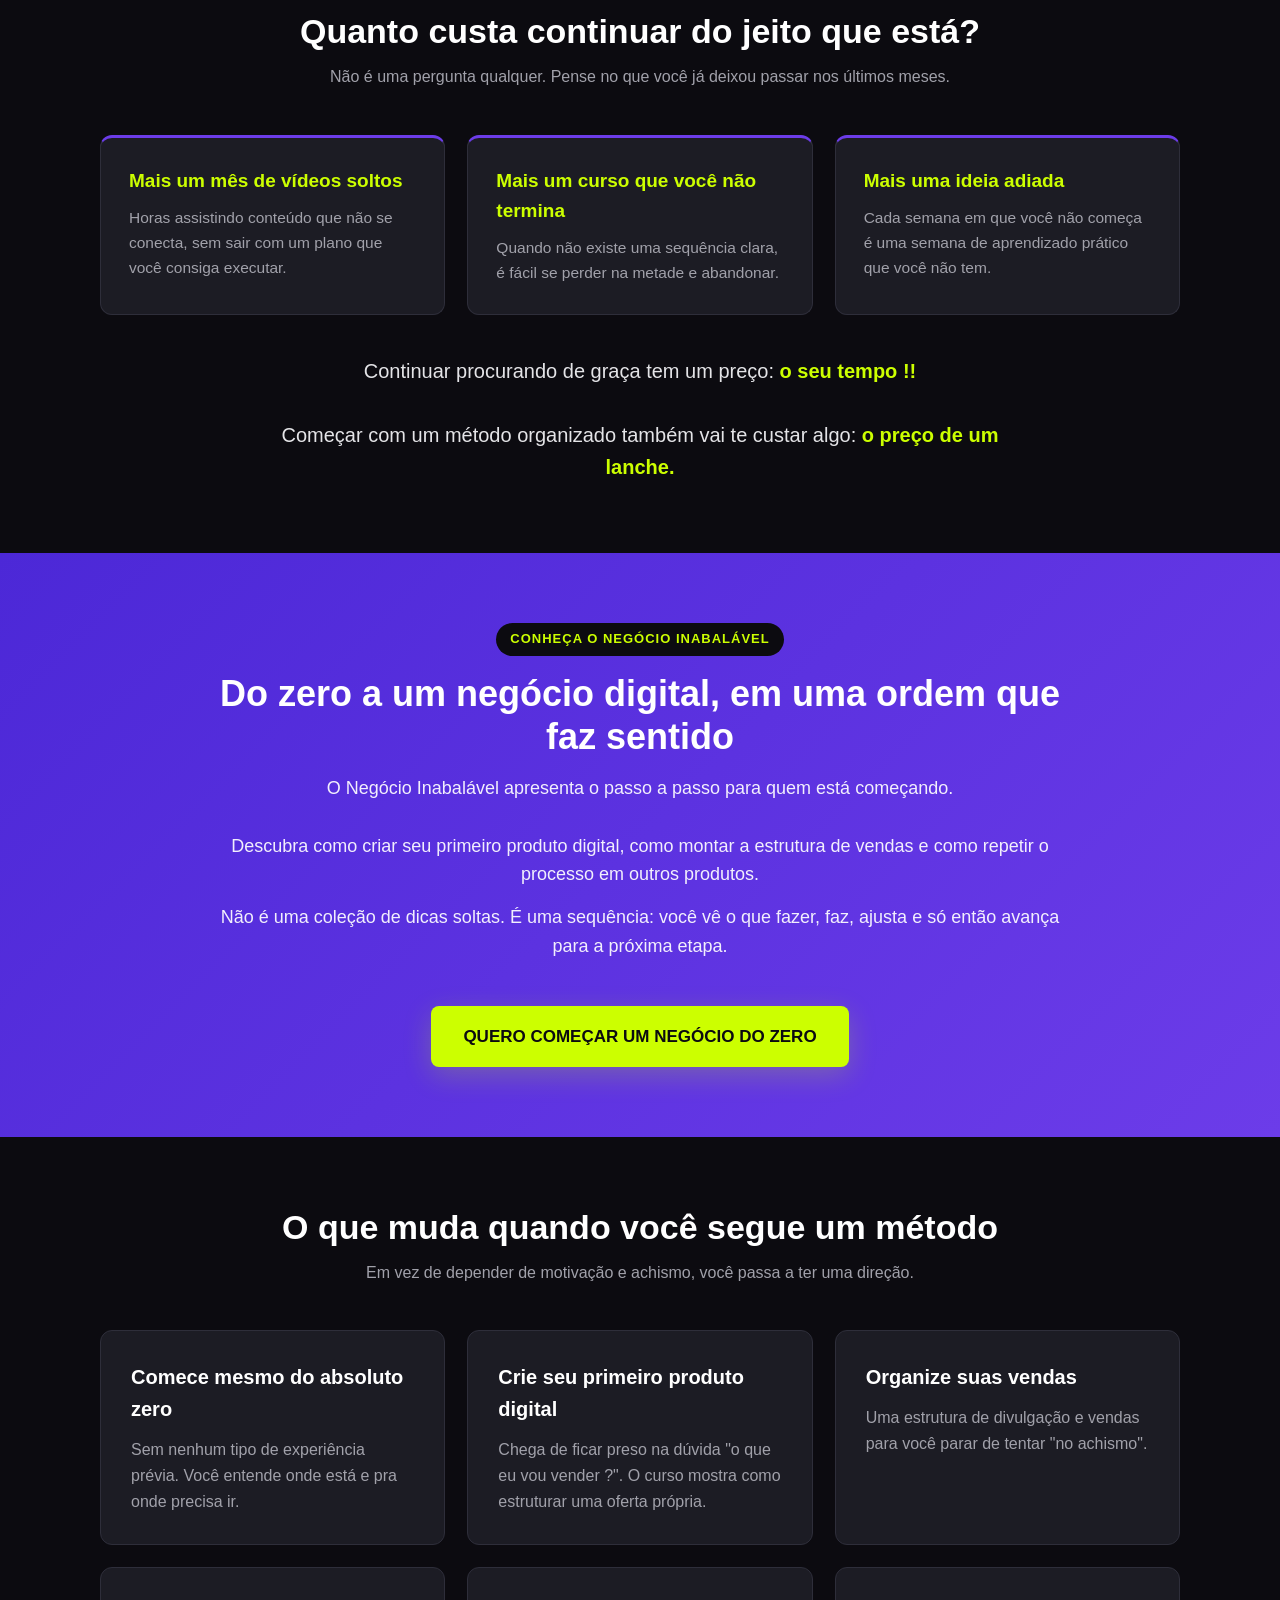
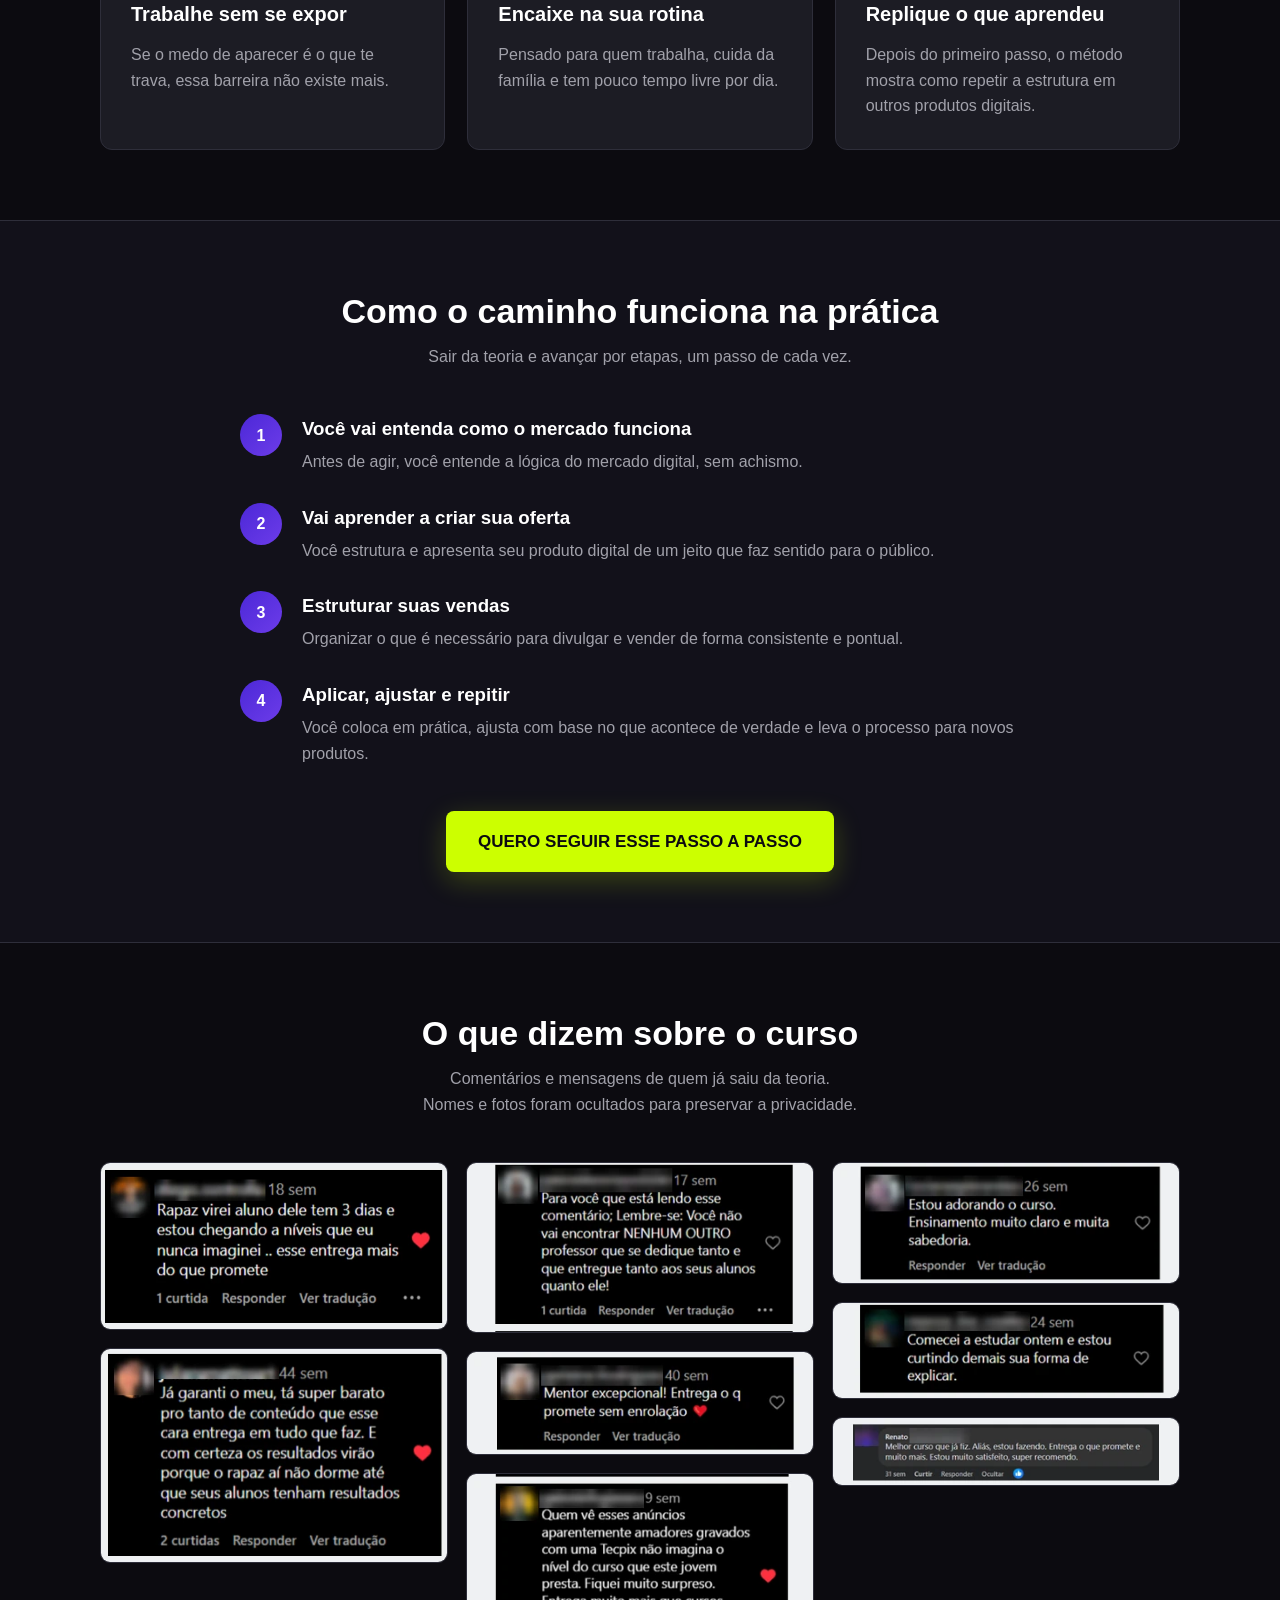
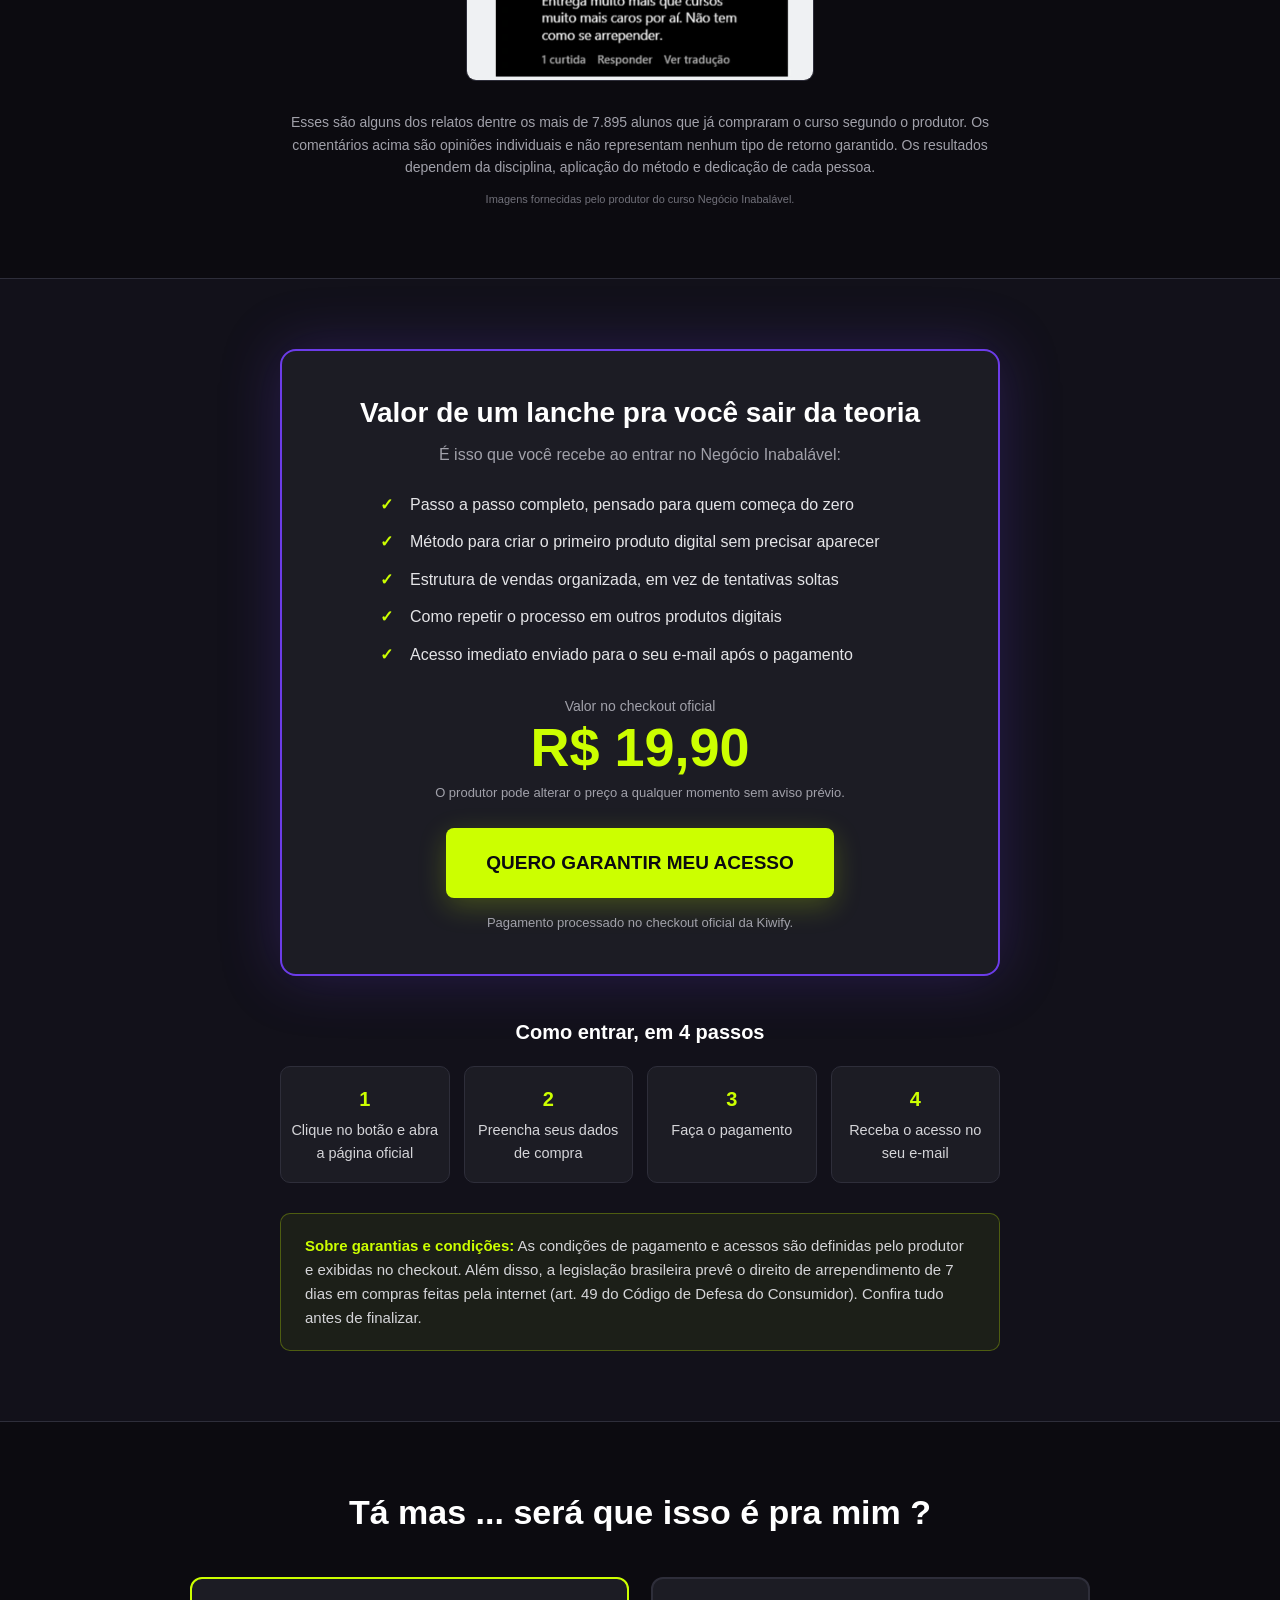
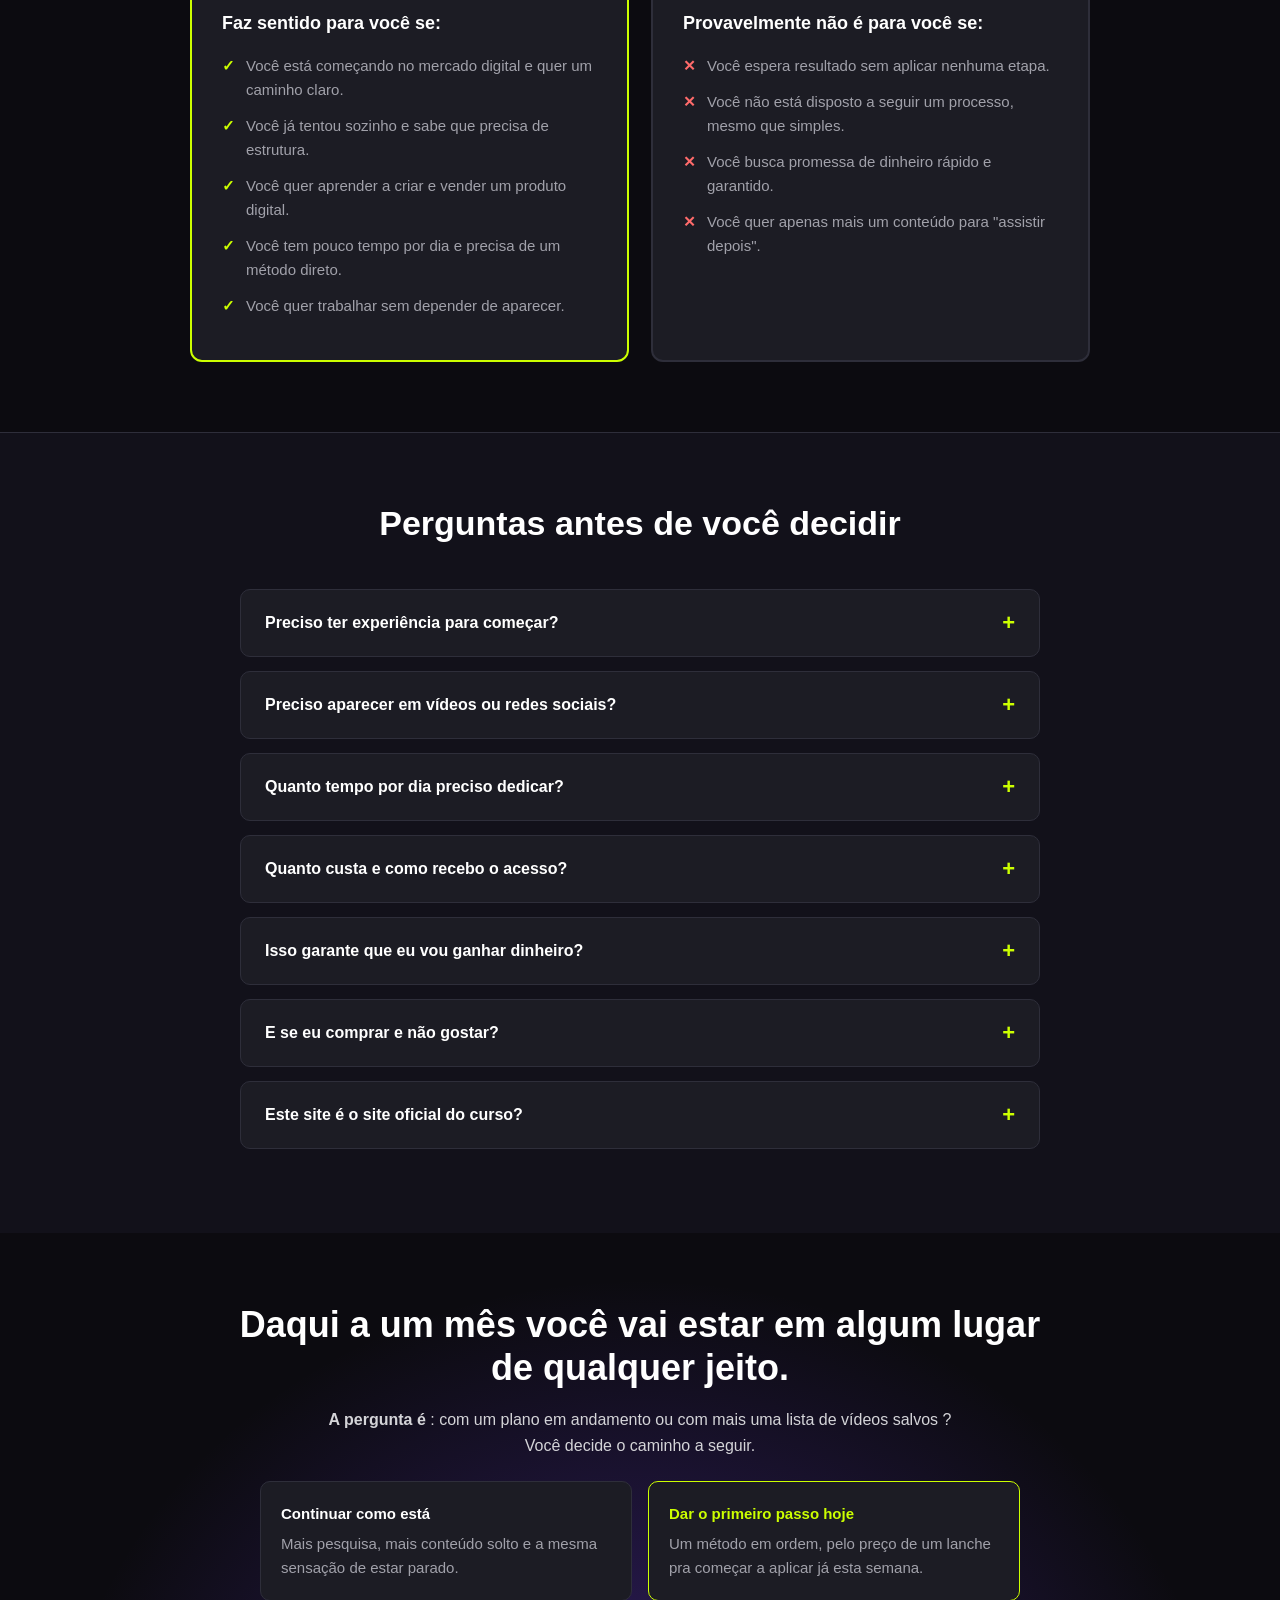
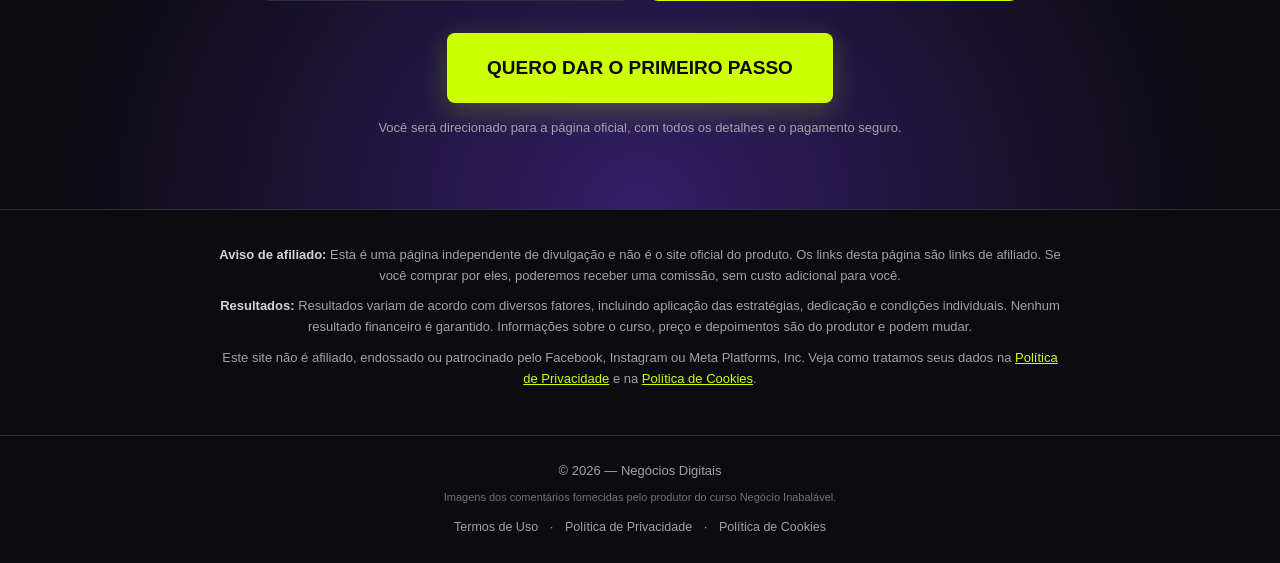
==== commit 9efd2033: "Página de vendas" ====
--- a/index.html
+++ b/index.html
@@ -4,6 +4,7 @@
 <head>
     <meta charset="UTF-8">
     <meta name="viewport" content="width=device-width, initial-scale=1.0">
+    <meta name="theme-color" content="#0c0b10">
 
     <title>Negócio Inabalável: passo a passo para começar um negócio digital do zero | Negócios Digitais</title>
 
@@ -22,7 +23,7 @@
 
 <!--
     LINK DE AFILIADO: aparece nos botões abaixo. Se precisar trocar, use "Localizar e substituir"
-    no editor para: https://pay.kiwify.com.br/3J0jzxS?afid=4GQgkmEn
+    no editor para: https://pay.kiwify.com.br/IR3CTmM?afid=4GQgkmEn
 
     PREÇO: R$ 19,90 conferido na página oficial em 20/10/2026. Se o produtor mudar o valor,
     atualize nas seções "offer" e "cta" e nas perguntas do FAQ.
@@ -35,7 +36,7 @@
             <div class="logo">
                 Negócios<span>Digitais</span>
             </div>
-            <div class="header-note">Análise independente · Negócio Inabalável</div>
+            <!-- <div class="header-note">Análise independente · Negócio Inabalável</div> -->
         </div>
     </header>
 
@@ -46,7 +47,7 @@
             <div class="container">
 
                 <div class="kicker-wrap">
-                    <span class="kicker">MÉTODO PASSO A PASSO PARA INICIANTES</span>
+                    <span class="kicker">MÉTODO ETAPA POR ETAPA PARA INÍCIO IMEDIATO</span>
                 </div>
 
                 <h1>
@@ -60,7 +61,7 @@
 
                 </p>
                 <p>
-                    O <strong>Negócio Inabalável</strong> é um passo a passo para quem parte do absoluto zero, quer
+                    O <strong>Negócio Inabalável</strong> é um método para quem parte do absoluto zero, quer
                     criar seu primeiro produto digital, organizar as vendas e seguir
                     <strong>sem precisar aparecer</strong>.
 
@@ -83,7 +84,7 @@
                 </a>
 
                 <div class="small-text">
-                    Você será direcionado para a página oficial de pagamento (Kiwify).
+                    Você será direcionado para o checkout oficial de pagamento (Kiwify).
                 </div>
 
             </div>
@@ -95,13 +96,13 @@
             <div class="container">
 
                 <div class="section-title">
-                    <h2>Isso aqui parece com você?</h2>
+                    <h2>Veja se isso aqui parece com você?</h2>
                 </div>
 
                 <div class="problem-content">
 
                     <p>
-                        Você já pesquisou sobre negócios digitais, salvou dezenas de posts,
+                        Você já pesquisou milhares de vezes sobre negócios digitais, salvou dezenas de posts,
                         começou dois ou três "cursos gratuitos" e mesmo assim ainda não tem
                         nada rodando de verdade.
                     </p>
@@ -156,9 +157,9 @@
                 </div>
 
                 <p class="cost-pivot">
-                    Continuar procurando de graça também tem um preço: <strong> o seu tempo !!</strong><br><br>
-                    No entanto, começar com um método organizado, vai te custar hoje
-                    <strong>menos de um lanche.</strong>
+                    Continuar procurando de graça tem um preço: <strong> o seu tempo !!</strong><br><br>
+                    Começar com um método organizado também vai te custar algo:
+                    <strong> o preço de um lanche.</strong>
                 </p>
 
             </div>
@@ -189,7 +190,7 @@
                     <div class="mid-cta">
                         <a class="button" href="https://pay.kiwify.com.br/IR3CTmM?afid=4GQgkmEn" target="_blank"
                             rel="sponsored noopener noreferrer">
-                            QUERO COMEÇAR UM NÉGOCIO DO ZERO
+                            QUERO COMEÇAR UM NEGÓCIO DO ZERO
                         </a>
                     </div>
 
@@ -212,13 +213,14 @@
 
                     <div class="card">
                         <h3>Comece mesmo do absoluto zero</h3>
-                        <p>Sem experiência prévia e sem jargão técnico. Você entende onde está e para onde precisa ir.
+                        <p>Sem nenhum tipo de experiência prévia. Você entende onde está e pra onde precisa ir.
                         </p>
                     </div>
 
                     <div class="card">
                         <h3>Crie seu primeiro produto digital</h3>
-                        <p>Chega de ficar preso na dúvida "o que eu vendo?". O curso mostra como estruturar uma oferta
+                        <p>Chega de ficar preso na dúvida "o que eu vou vender ?". O curso mostra como estruturar uma
+                            oferta
                             própria.</p>
                     </div>
 
@@ -229,7 +231,7 @@
 
                     <div class="card">
                         <h3>Trabalhe sem se expor</h3>
-                        <p>Se o medo de aparecer é o que te trava, essa barreira deixa de ser obrigatória.</p>
+                        <p>Se o medo de aparecer é o que te trava, essa barreira não existe mais.</p>
                     </div>
 
                     <div class="card">
@@ -255,7 +257,7 @@
 
                 <div class="section-title">
                     <h2>Como o caminho funciona na prática</h2>
-                    <p>Sair da teoria e avançar por etapas, sem pular nenhuma parte importante.</p>
+                    <p>Sair da teoria e avançar por etapas, um passo de cada vez.</p>
                 </div>
 
                 <div class="method-list">
@@ -263,7 +265,7 @@
                     <div class="method-item">
                         <div class="number">1</div>
                         <div>
-                            <h3>Entenda como o mercado funciona</h3>
+                            <h3> Você vai entenda como o mercado funciona</h3>
                             <p>Antes de agir, você entende a lógica do mercado digital, sem achismo.</p>
                         </div>
                     </div>
@@ -271,8 +273,8 @@
                     <div class="method-item">
                         <div class="number">2</div>
                         <div>
-                            <h3>Crie sua oferta</h3>
-                            <p>Você estrutura um produto digital e aprende a apresentá-lo de um jeito que faz sentido
+                            <h3>Vai aprender a criar sua oferta</h3>
+                            <p>Você estrutura e apresenta seu produto digital de um jeito que faz sentido
                                 para o público.</p>
                         </div>
                     </div>
@@ -280,15 +282,15 @@
                     <div class="method-item">
                         <div class="number">3</div>
                         <div>
-                            <h3>Estruture as vendas</h3>
-                            <p>Organiza o que é necessário para divulgar e vender de forma consistente, não pontual.</p>
+                            <h3>Estruturar suas vendas</h3>
+                            <p>Organizar o que é necessário para divulgar e vender de forma consistente e pontual.</p>
                         </div>
                     </div>
 
                     <div class="method-item">
                         <div class="number">4</div>
                         <div>
-                            <h3>Aplique, ajuste e repita</h3>
+                            <h3>Aplicar, ajustar e repitir</h3>
                             <p>Você coloca em prática, ajusta com base no que acontece de verdade e leva o processo para
                                 novos produtos.</p>
                         </div>
@@ -307,42 +309,52 @@
         </section>
 
 
-        <!-- 7. RELATOS (sem números de faturamento) -->
+        <!-- 7. COMENTÁRIOS -->
         <section class="stories">
             <div class="container">
 
                 <div class="section-title">
-                    <h2>O que o produtor mostra sobre os alunos</h2>
-                    <p>Relatos divulgados na página oficial. Resumimos o contexto, sem repetir valores de faturamento.
-                    </p>
-                </div>
-
-                <div class="story-grid">
-
-                    <div class="story">
-                        <h3>Quem estava quase desistindo</h3>
-                        <p>Uma aluna relata que chegou a chorar por não conseguir vender seu produto digital
-                            e que a primeira venda aconteceu no dia seguinte.</p>
-                    </div>
-
-                    <div class="story">
-                        <h3>Quem começou pequeno</h3>
-                        <p>Há relatos de alunos cujos primeiros ganhos foram bem modestos. O próprio produtor orienta
-                            focar nos primeiros resultados, não em números altos.</p>
-                    </div>
-
-                    <div class="story">
-                        <h3>Quem tem pouco tempo</h3>
-                        <p>Uma aluna que trabalha e tem filhos conta que aplica o método em pouco tempo por dia.</p>
-                    </div>
-
+                    <h2>O que dizem sobre o curso</h2>
+                    <p>Comentários e mensagens de quem já saiu da teoria.</p>
+                    <p>Nomes e fotos foram ocultados para preservar a privacidade.</p>
+                </div>
+
+                <div class="proof-gallery">
+                    <figure><img src="img/prova-01.webp"
+                            alt="Comentário de aluno no Instagram dizendo que entrou há 3 dias e que o curso entrega mais do que promete"
+                            width="505" height="242" loading="lazy"></figure>
+                    <figure><img src="img/prova-02.webp"
+                            alt="Comentário no Instagram dizendo que o curso está barato pelo conteúdo entregue"
+                            width="509" height="313" loading="lazy"></figure>
+                    <figure><img src="img/prova-03.webp"
+                            alt="Comentário no Instagram elogiando a dedicação do professor com os alunos" width="391"
+                            height="191" loading="lazy"></figure>
+                    <figure><img src="img/prova-04.webp"
+                            alt="Comentário no Instagram chamando o professor de mentor excepcional que entrega o que promete"
+                            width="392" height="115" loading="lazy"></figure>
+                    <figure><img src="img/prova-05.webp"
+                            alt="Comentário no Instagram dizendo que o curso entrega mais que cursos mais caros"
+                            width="397" height="237" loading="lazy"></figure>
+                    <figure><img src="img/prova-06.webp"
+                            alt="Comentário no Instagram de aluna dizendo que está adorando o curso e que o ensino é claro"
+                            width="388" height="134" loading="lazy"></figure>
+                    <figure><img src="img/prova-07.webp"
+                            alt="Comentário no Instagram de quem começou a estudar ontem e gostou da forma de explicar"
+                            width="383" height="105" loading="lazy"></figure>
+                    <figure><img src="img/prova-08.webp"
+                            alt="Comentário no Facebook de aluno dizendo que é o melhor curso que já fez" width="380"
+                            height="74" loading="lazy"></figure>
                 </div>
 
                 <p class="stories-note">
-                    Segundo o produtor, mais de 7.895 pessoas já compraram o curso. Esses são relatos e informações
-                    divulgados pelo próprio produtor e não representam o resultado típico de todos os alunos.
-                    Os resultados dependem de dedicação, aplicação do método e das condições de cada pessoa.
-                    Veja os depoimentos completos na página oficial.
+                    Esses são alguns dos relatos dentre os mais de 7.895 alunos que já compraram o curso segundo o
+                    produtor. Os comentários acima são opiniões
+                    individuais e não representam nenhum tipo de retorno garantido. Os resultados dependem
+                    da disciplina, aplicação do método e dedicação de cada pessoa.
+                </p>
+
+                <p class="stories-credit">
+                    Imagens fornecidas pelo produtor do curso Negócio Inabalável.
                 </p>
 
             </div>
@@ -355,7 +367,7 @@
 
                 <div class="offer-box">
 
-                    <h2>Menos de <strong>um lanche</strong> para sair da teoria</h2>
+                    <h2>Valor de <strong>um lanche</strong> pra você sair da teoria</h2>
                     <p class="offer-sub">É isso que você recebe ao entrar no Negócio Inabalável:</p>
 
                     <ul class="offer-list">
@@ -363,22 +375,23 @@
                         <li>Método para criar o primeiro produto digital sem precisar aparecer</li>
                         <li>Estrutura de vendas organizada, em vez de tentativas soltas</li>
                         <li>Como repetir o processo em outros produtos digitais</li>
-                        <li>Acesso ao curso enviado para o seu e-mail após o pagamento</li>
+                        <li>Acesso imediato enviado para o seu e-mail após o pagamento</li>
                     </ul>
 
                     <div class="price">
-                        <small>Valor na página oficial</small>
+                        <small>Valor no checkout oficial</small>
                         <strong>R$ 19,90</strong>
                     </div>
-                    <div class="price-note">Valor conferido em 20/10/2026. O produtor pode alterar o preço a qualquer
-                        momento.</div>
+
+                    <div class="price-note">O produtor pode alterar o preço a qualquer
+                        momento sem aviso prévio.</div>
 
                     <a class="button button-big" href="https://pay.kiwify.com.br/IR3CTmM?afid=4GQgkmEn" target="_blank"
                         rel="sponsored noopener noreferrer">
                         QUERO GARANTIR MEU ACESSO
                     </a>
 
-                    <div class="small-text">Pagamento processado pela Kiwify, na página oficial.</div>
+                    <div class="small-text">Pagamento processado no checkout oficial da Kiwify.</div>
 
                 </div>
 
@@ -393,8 +406,8 @@
                 </div>
 
                 <div class="guarantee">
-                    <strong>Sobre garantia e condições:</strong>
-                    as condições de pagamento, acesso e garantia são definidas pelo produtor e exibidas no checkout.
+                    <strong>Sobre garantias e condições:</strong>
+                    As condições de pagamento e acessos são definidas pelo produtor e exibidas no checkout.
                     Além disso, a legislação brasileira prevê o direito de arrependimento de 7 dias em compras feitas
                     pela internet (art. 49 do Código de Defesa do Consumidor). Confira tudo antes de finalizar.
                 </div>
@@ -408,7 +421,7 @@
             <div class="container">
 
                 <div class="section-title">
-                    <h2>Para quem é — e para quem não é</h2>
+                    <h2>Tá mas ... será que isso é pra mim ?</h2>
                 </div>
 
                 <div class="qualify-grid">
@@ -490,7 +503,7 @@
                             <span class="faq-icon">+</span>
                         </button>
                         <div class="faq-answer">
-                            <p>Na página oficial, o valor conferido em 20/10/2026 é R$ 19,90. Depois do pagamento,
+                            <p>Na página oficial, o valor conferido em 2026 é R$ 19,90. Depois do pagamento,
                                 o acesso é enviado para o e-mail informado na compra.</p>
                         </div>
                     </div>
@@ -545,8 +558,10 @@
                 <h2>Daqui a um mês você vai estar em algum lugar de qualquer jeito.</h2>
 
                 <p>
-                    A pergunta é: com um plano em andamento ou com mais uma lista de vídeos salvos?
-                    Você decide qual dos dois caminhos seguir.
+                    <strong>A pergunta é</strong> : com um plano em andamento ou com mais uma lista de vídeos salvos ?
+                    <br>
+
+                    Você decide o caminho a seguir.
                 </p>
 
                 <div class="choice">
@@ -556,7 +571,7 @@
                     </div>
                     <div class="choice-yes">
                         <b>Dar o primeiro passo hoje</b>
-                        Um método em ordem, por menos de R$ 20, para começar a aplicar já esta semana.
+                        Um método em ordem, pelo preço de um lanche pra começar a aplicar já esta semana.
                     </div>
                 </div>
 
@@ -613,11 +628,11 @@
 
         <div class="container">
             © 2026 — Negócios Digitais
+            <p class="footer-credit">Imagens dos comentários fornecidas pelo produtor do curso Negócio Inabalável.</p>
             <div class="footer-links">
                 <a href="termos-de-uso.html">Termos de Uso</a> ·
                 <a href="politica-de-privacidade.html">Política de Privacidade</a> ·
-                <a href="politica-de-cookies.html">Política de Cookies</a> ·
-                <a href="#" id="cookie-settings">Preferências de cookies</a>
+                <a href="politica-de-cookies.html">Política de Cookies</a>
             </div>
         </div>
 
--- a/style.css
+++ b/style.css
@@ -1,11 +1,15 @@
 :root {
-    --gold: #f5b400;
-    --gold-dark: #c98f00;
-    --dark: #111;
-    --dark-2: #1b1b1b;
-    --green: #1a8f4c;
-    --red: #d9483a;
-    --muted: #666;
+    --bg-main: #0c0b10;
+    --bg-alt: #12111a;
+    --purple-gradient: linear-gradient(135deg, #4c28d7 0%, #6c3ce9 100%);
+    --card-bg: #1c1c24;
+    --card-hover: #262632;
+    --text-primary: #ffffff;
+    --text-secondary: #a1a1aa;
+    --neon-yellow: #ccff00;
+    --border-color: #2e2e3a;
+    --purple: #6c3ce9;
+    --red: #ff6b6b;
 }
 
 * {
@@ -20,8 +24,8 @@
 
 body {
     font-family: Arial, Helvetica, sans-serif;
-    background: #f7f7f7;
-    color: #222;
+    background: var(--bg-main);
+    color: var(--text-primary);
     line-height: 1.6;
 }
 
@@ -34,8 +38,8 @@
 /* HEADER */
 
 header {
-    background: var(--dark);
-    color: white;
+    background: var(--bg-main);
+    border-bottom: 1px solid var(--border-color);
     padding: 18px 0;
 }
 
@@ -51,19 +55,20 @@
 }
 
 .logo span {
-    color: var(--gold);
+    color: var(--neon-yellow);
 }
 
 .header-note {
     font-size: 13px;
-    color: #aaa;
+    color: var(--text-secondary);
 }
 
 /* HERO */
 
 .hero {
-    background: radial-gradient(circle at 50% 0%, #2a2208 0%, var(--dark) 60%);
-    color: white;
+    background:
+        radial-gradient(ellipse at 50% 0%, rgba(108, 60, 233, 0.38) 0%, rgba(108, 60, 233, 0) 62%),
+        var(--bg-main);
     padding: 80px 0 90px;
     text-align: center;
 }
@@ -76,18 +81,33 @@
 }
 
 .hero h1 span {
-    color: var(--gold);
+    color: var(--neon-yellow);
 }
 
 .hero p {
     max-width: 720px;
-    margin: 25px auto 30px;
+    margin: 22px auto 0;
     font-size: 19px;
-    color: #ddd;
+    color: #d4d4d8;
 }
 
 .hero p strong {
-    color: white;
+    color: var(--text-primary);
+}
+
+.kicker-wrap {
+    margin-bottom: 18px;
+}
+
+.kicker {
+    display: inline-block;
+    background: var(--purple-gradient);
+    color: var(--text-primary);
+    font-size: 13px;
+    font-weight: 700;
+    letter-spacing: 1px;
+    padding: 6px 14px;
+    border-radius: 20px;
 }
 
 .chips {
@@ -96,14 +116,14 @@
     flex-wrap: wrap;
     justify-content: center;
     gap: 10px;
-    margin: 0 auto 34px;
+    margin: 30px auto 34px;
     max-width: 760px;
 }
 
 .chips li {
-    background: rgba(255, 255, 255, 0.07);
-    border: 1px solid rgba(255, 255, 255, 0.14);
-    color: #eee;
+    background: var(--card-bg);
+    border: 1px solid var(--border-color);
+    color: #e4e4e7;
     font-size: 14px;
     padding: 7px 14px;
     border-radius: 20px;
@@ -111,20 +131,20 @@
 
 .button {
     display: inline-block;
-    background: var(--gold);
-    color: var(--dark);
+    background: var(--neon-yellow);
+    color: var(--bg-main);
     padding: 17px 32px;
-    border-radius: 7px;
+    border-radius: 8px;
     text-decoration: none;
     font-weight: 700;
     font-size: 17px;
     transition: 0.2s;
-    box-shadow: 0 8px 24px rgba(245, 180, 0, 0.25);
+    box-shadow: 0 8px 28px rgba(204, 255, 0, 0.22);
 }
 
 .button:hover {
     transform: translateY(-2px);
-    opacity: 0.92;
+    box-shadow: 0 10px 34px rgba(204, 255, 0, 0.38);
 }
 
 .button-big {
@@ -135,7 +155,7 @@
 .small-text {
     margin-top: 15px;
     font-size: 13px;
-    color: #aaa;
+    color: var(--text-secondary);
 }
 
 /* SECTIONS */
@@ -156,7 +176,7 @@
 }
 
 .section-title p {
-    color: var(--muted);
+    color: var(--text-secondary);
     max-width: 700px;
     margin: auto;
 }
@@ -164,7 +184,9 @@
 /* PROBLEM */
 
 .problem {
-    background: white;
+    background: var(--bg-alt);
+    border-top: 1px solid var(--border-color);
+    border-bottom: 1px solid var(--border-color);
 }
 
 .problem-content {
@@ -172,10 +194,15 @@
     margin: auto;
     text-align: center;
     font-size: 18px;
+    color: #d4d4d8;
 }
 
 .problem-content p {
     margin-bottom: 18px;
+}
+
+.problem-content strong {
+    color: var(--text-primary);
 }
 
 .agitation-list {
@@ -189,7 +216,7 @@
     position: relative;
     padding-left: 28px;
     margin-bottom: 14px;
-    color: #444;
+    color: var(--text-secondary);
 }
 
 .agitation-list li::before {
@@ -203,12 +230,7 @@
 /* COST OF WAITING */
 
 .cost {
-    background: var(--dark);
-    color: white;
-}
-
-.cost .section-title p {
-    color: #bbb;
+    background: var(--bg-main);
 }
 
 .cost-grid {
@@ -218,21 +240,21 @@
 }
 
 .cost-card {
-    background: var(--dark-2);
-    border: 1px solid #2c2c2c;
-    border-top: 3px solid var(--gold);
+    background: var(--card-bg);
+    border: 1px solid var(--border-color);
+    border-top: 3px solid var(--purple);
     padding: 28px;
-    border-radius: 10px;
+    border-radius: 12px;
 }
 
 .cost-card h3 {
     font-size: 19px;
     margin-bottom: 10px;
-    color: var(--gold);
+    color: var(--neon-yellow);
 }
 
 .cost-card p {
-    color: #ccc;
+    color: var(--text-secondary);
     font-size: 15.5px;
 }
 
@@ -241,19 +263,17 @@
     margin: 40px auto 0;
     text-align: center;
     font-size: 20px;
-    color: #eee;
+    color: #e4e4e7;
 }
 
 .cost-pivot strong {
-    color: var(--gold);
+    color: var(--neon-yellow);
 }
 
 /* SOLUTION */
 
 .solution {
-    background: #fffaf0;
-    border-top: 1px solid #f0e2b8;
-    border-bottom: 1px solid #f0e2b8;
+    background: var(--purple-gradient);
 }
 
 .solution-box {
@@ -264,8 +284,8 @@
 
 .solution-box .tag {
     display: inline-block;
-    background: var(--dark);
-    color: var(--gold);
+    background: var(--bg-main);
+    color: var(--neon-yellow);
     font-size: 13px;
     font-weight: 700;
     letter-spacing: 1px;
@@ -282,14 +302,14 @@
 
 .solution-box p {
     font-size: 18px;
-    color: #444;
+    color: rgba(255, 255, 255, 0.92);
     margin-bottom: 14px;
 }
 
 /* BENEFITS */
 
 .benefits {
-    background: #f7f7f7;
+    background: var(--bg-main);
 }
 
 .cards {
@@ -299,10 +319,15 @@
 }
 
 .card {
-    background: white;
+    background: var(--card-bg);
+    border: 1px solid var(--border-color);
     padding: 30px;
-    border-radius: 10px;
-    box-shadow: 0 5px 20px rgba(0, 0, 0, 0.06);
+    border-radius: 12px;
+    transition: 0.2s;
+}
+
+.card:hover {
+    background: var(--card-hover);
 }
 
 .card h3 {
@@ -311,7 +336,7 @@
 }
 
 .card p {
-    color: var(--muted);
+    color: var(--text-secondary);
 }
 
 .mid-cta {
@@ -322,7 +347,9 @@
 /* METHOD */
 
 .method {
-    background: white;
+    background: var(--bg-alt);
+    border-top: 1px solid var(--border-color);
+    border-bottom: 1px solid var(--border-color);
 }
 
 .method-list {
@@ -341,8 +368,8 @@
     min-width: 42px;
     height: 42px;
     border-radius: 50%;
-    background: var(--dark);
-    color: var(--gold);
+    background: var(--purple-gradient);
+    color: var(--text-primary);
     display: flex;
     align-items: center;
     justify-content: center;
@@ -354,37 +381,33 @@
 }
 
 .method-item p {
-    color: var(--muted);
-}
-
-/* STORIES */
+    color: var(--text-secondary);
+}
+
+/* PROOF GALLERY */
 
 .stories {
-    background: #f7f7f7;
-}
-
-.story-grid {
-    display: grid;
-    grid-template-columns: repeat(3, 1fr);
-    gap: 22px;
-}
-
-.story {
-    background: white;
-    border-left: 4px solid var(--gold);
-    padding: 26px;
+    background: var(--bg-main);
+}
+
+.proof-gallery {
+    column-count: 3;
+    column-gap: 18px;
+}
+
+.proof-gallery figure {
+    break-inside: avoid;
+    margin: 0 0 18px;
+}
+
+.proof-gallery img {
+    display: block;
+    width: 100%;
+    max-width: 520px;
+    height: auto;
+    margin: 0 auto;
     border-radius: 10px;
-    box-shadow: 0 5px 20px rgba(0, 0, 0, 0.06);
-}
-
-.story h3 {
-    font-size: 17px;
-    margin-bottom: 8px;
-}
-
-.story p {
-    color: var(--muted);
-    font-size: 15.5px;
+    border: 1px solid var(--border-color);
 }
 
 .stories-note {
@@ -392,23 +415,34 @@
     margin: 30px auto 0;
     text-align: center;
     font-size: 14px;
-    color: #777;
+    color: var(--text-secondary);
+}
+
+.stories-credit {
+    max-width: 760px;
+    margin: 12px auto 0;
+    text-align: center;
+    font-size: 11px;
+    color: #71717a;
 }
 
 /* OFFER */
 
 .offer {
-    background: white;
+    background: var(--bg-alt);
+    border-top: 1px solid var(--border-color);
+    border-bottom: 1px solid var(--border-color);
 }
 
 .offer-box {
     max-width: 720px;
     margin: auto;
-    border: 3px solid var(--gold);
-    border-radius: 14px;
+    background: var(--card-bg);
+    border: 2px solid var(--purple);
+    border-radius: 16px;
     padding: 40px;
     text-align: center;
-    box-shadow: 0 14px 40px rgba(0, 0, 0, 0.08);
+    box-shadow: 0 0 60px rgba(108, 60, 233, 0.25);
 }
 
 .offer-box h2 {
@@ -417,7 +451,7 @@
 }
 
 .offer-sub {
-    color: var(--muted);
+    color: var(--text-secondary);
     margin-bottom: 24px;
 }
 
@@ -432,14 +466,14 @@
     position: relative;
     padding-left: 30px;
     margin-bottom: 12px;
-    color: #333;
+    color: #e4e4e7;
 }
 
 .offer-list li::before {
     content: "✓";
     position: absolute;
     left: 0;
-    color: var(--green);
+    color: var(--neon-yellow);
     font-weight: bold;
 }
 
@@ -450,18 +484,18 @@
 .price small {
     display: block;
     font-size: 14px;
-    color: #777;
+    color: var(--text-secondary);
 }
 
 .price strong {
     font-size: 54px;
     line-height: 1.1;
-    color: var(--dark);
+    color: var(--neon-yellow);
 }
 
 .price-note {
     font-size: 13px;
-    color: #888;
+    color: var(--text-secondary);
     margin-bottom: 24px;
 }
 
@@ -483,16 +517,17 @@
 }
 
 .steps-row div {
-    background: #f7f7f7;
+    background: var(--card-bg);
+    border: 1px solid var(--border-color);
     border-radius: 10px;
     padding: 16px 10px;
     font-size: 14.5px;
-    color: #444;
+    color: #d4d4d8;
 }
 
 .steps-row b {
     display: block;
-    color: var(--gold-dark);
+    color: var(--neon-yellow);
     font-size: 20px;
     margin-bottom: 4px;
 }
@@ -500,18 +535,22 @@
 .guarantee {
     max-width: 720px;
     margin: 30px auto 0;
-    background: #f1faf4;
-    border: 1px solid #c8e8d3;
+    background: rgba(204, 255, 0, 0.06);
+    border: 1px solid rgba(204, 255, 0, 0.28);
     border-radius: 10px;
     padding: 20px 24px;
     font-size: 15px;
-    color: #355e45;
+    color: #d4d4d8;
+}
+
+.guarantee strong {
+    color: var(--neon-yellow);
 }
 
 /* FOR WHO */
 
 .for-who {
-    background: #f7f7f7;
+    background: var(--bg-main);
 }
 
 .qualify-grid {
@@ -523,8 +562,9 @@
 }
 
 .qualify-box {
+    background: var(--card-bg);
     padding: 30px;
-    border-radius: 10px;
+    border-radius: 12px;
 }
 
 .qualify-box h3 {
@@ -540,13 +580,12 @@
     margin-bottom: 12px;
     padding-left: 24px;
     position: relative;
-    color: #444;
+    color: var(--text-secondary);
     font-size: 15px;
 }
 
 .qualify-yes {
-    background: white;
-    border: 2px solid var(--gold);
+    border: 2px solid var(--neon-yellow);
 }
 
 .qualify-yes li::before {
@@ -554,12 +593,11 @@
     position: absolute;
     left: 0;
     font-weight: bold;
-    color: var(--green);
+    color: var(--neon-yellow);
 }
 
 .qualify-no {
-    background: white;
-    border: 2px solid #e2e2e2;
+    border: 2px solid var(--border-color);
 }
 
 .qualify-no li::before {
@@ -567,13 +605,14 @@
     position: absolute;
     left: 0;
     font-weight: bold;
-    color: #999;
+    color: var(--red);
 }
 
 /* FAQ */
 
 .faq {
-    background: white;
+    background: var(--bg-alt);
+    border-top: 1px solid var(--border-color);
 }
 
 .faq-list {
@@ -582,7 +621,8 @@
 }
 
 .faq-item {
-    background: #f7f7f7;
+    background: var(--card-bg);
+    border: 1px solid var(--border-color);
     border-radius: 10px;
     margin-bottom: 14px;
     overflow: hidden;
@@ -602,12 +642,16 @@
     justify-content: space-between;
     align-items: center;
     gap: 14px;
-    color: #222;
+    color: var(--text-primary);
+}
+
+.faq-question:hover {
+    background: var(--card-hover);
 }
 
 .faq-icon {
     font-size: 22px;
-    color: var(--gold-dark);
+    color: var(--neon-yellow);
     transition: transform 0.2s;
 }
 
@@ -628,31 +672,30 @@
 }
 
 .faq-answer p {
-    color: var(--muted);
+    color: var(--text-secondary);
     font-size: 15px;
 }
 
 /* FINAL CTA */
 
 .cta {
-    background: var(--dark);
-    color: white;
+    background:
+        radial-gradient(ellipse at 50% 100%, rgba(108, 60, 233, 0.4) 0%, rgba(108, 60, 233, 0) 65%),
+        var(--bg-main);
     text-align: center;
 }
 
 .cta h2 {
     font-size: 36px;
     line-height: 1.2;
-    margin-bottom: 18px;
+    margin: 0 auto 18px;
     max-width: 820px;
-    margin-left: auto;
-    margin-right: auto;
 }
 
 .cta p {
     max-width: 700px;
     margin: 0 auto 22px;
-    color: #ccc;
+    color: #d4d4d8;
 }
 
 .cta .choice {
@@ -665,32 +708,33 @@
 }
 
 .cta .choice div {
-    background: var(--dark-2);
-    border: 1px solid #2c2c2c;
+    background: var(--card-bg);
+    border: 1px solid var(--border-color);
     border-radius: 10px;
     padding: 20px;
     font-size: 15px;
-    color: #ccc;
+    color: var(--text-secondary);
 }
 
 .cta .choice div b {
     display: block;
     margin-bottom: 6px;
-    color: #fff;
+    color: var(--text-primary);
 }
 
 .cta .choice .choice-yes {
-    border-color: var(--gold);
+    border-color: var(--neon-yellow);
 }
 
 .cta .choice .choice-yes b {
-    color: var(--gold);
+    color: var(--neon-yellow);
 }
 
 /* DISCLAIMER */
 
 .disclaimer {
-    background: white;
+    background: var(--bg-main);
+    border-top: 1px solid var(--border-color);
     padding: 35px 0;
 }
 
@@ -699,7 +743,15 @@
     margin: 0 auto 10px;
     text-align: center;
     font-size: 13px;
-    color: #777;
+    color: var(--text-secondary);
+}
+
+.disclaimer p strong {
+    color: #d4d4d8;
+}
+
+.disclaimer a {
+    color: var(--neon-yellow);
 }
 
 /* STICKY BAR (mobile) */
@@ -711,14 +763,42 @@
 /* FOOTER */
 
 footer {
-    background: var(--dark);
-    color: #888;
+    background: var(--bg-main);
+    border-top: 1px solid var(--border-color);
+    color: var(--text-secondary);
     text-align: center;
     padding: 25px 0;
     font-size: 13px;
 }
 
-/* MOBILE */
+.footer-credit {
+    margin-top: 8px;
+    font-size: 11px;
+    color: #71717a;
+}
+
+.footer-links {
+    margin-top: 10px;
+}
+
+.footer-links a {
+    color: var(--text-secondary);
+    text-decoration: none;
+    margin: 0 8px;
+    font-size: 12.5px;
+}
+
+.footer-links a:hover {
+    color: var(--neon-yellow);
+}
+
+/* MOBILE / TABLET */
+
+@media (max-width: 900px) {
+    .proof-gallery {
+        column-count: 2;
+    }
+}
 
 @media (max-width: 768px) {
 
@@ -740,10 +820,13 @@
 
     .cards,
     .cost-grid,
-    .story-grid,
     .qualify-grid,
     .cta .choice {
         grid-template-columns: 1fr;
+    }
+
+    .proof-gallery {
+        column-count: 1;
     }
 
     .steps-row {
@@ -779,7 +862,8 @@
         right: 0;
         bottom: 0;
         z-index: 50;
-        background: rgba(17, 17, 17, 0.96);
+        background: rgba(12, 11, 16, 0.96);
+        border-top: 1px solid var(--border-color);
         padding: 10px 16px;
         text-align: center;
         transform: translateY(110%);
@@ -796,29 +880,12 @@
         font-size: 16px;
         box-shadow: none;
     }
-
-    body {
-        padding-bottom: 0;
-    }
 }
 
 /* LEGAL PAGES */
 
-:root {
-    /* Cores de Texto */
-    --text-primary: #1a202c;         /* Grafite - Texto de leitura de alta legibilidade */
-    --text-secondary: #64748b;       /* Cinza - Metadados, datas e autores */
-    --text-muted: #94a3b8;           /* Cinza Claro - Detalhes sutis */
-
-    /* Cores de Fundo e Bordas */
-    --bg-body: #ffffff;              /* Fundo principal da página */
-    --bg-card: #f8fafc;              /* Fundo de caixas, avisos e tabelas */
-    --bg-code: #0f172a;              /* Fundo escuro para blocos de código */
-    --border-color: #e2e8f0;         /* Linhas e divisores sutis */
-}
-
 .legal-hero {
-    background: var(--bg-card);
+    background: var(--card-bg);
     color: var(--text-primary);
     border-bottom: 1px solid var(--border-color);
     padding: 50px 0;
@@ -836,7 +903,7 @@
 }
 
 .legal-content {
-    background: var(--bg-body);
+    background: var(--bg-main);
     padding: 60px 0 70px;
 }
 
@@ -888,12 +955,12 @@
 }
 
 .legal-content th {
-    background: var(--bg-card);
+    background: var(--card-bg);
     color: var(--text-primary);
 }
 
 .legal-content a {
-    color: #b8860b;
+    color: var(--neon-yellow);
 }
 
 .legal-content strong {
@@ -907,7 +974,7 @@
 
 .legal-back-cta a {
     display: inline-block;
-    background: var(--bg-card);
+    background: var(--card-bg);
     color: var(--text-primary);
     border: 1px solid var(--border-color);
     padding: 10px 20px;
@@ -919,113 +986,17 @@
 }
 
 .legal-back-cta a:hover {
-    background: var(--border-color);
+    background: var(--card-hover);
 }
 
 .legal-back {
     display: inline-block;
     margin-top: 10px;
-    color: #ccc;
+    color: var(--text-secondary);
     font-size: 13px;
     text-decoration: none;
 }
 
 .legal-back:hover {
-    color: white;
-}
-
-/* FOOTER LINKS */
-
-.footer-links {
-    margin-top: 10px;
-}
-
-.footer-links a {
-    color: #888;
-    text-decoration: none;
-    margin: 0 8px;
-    font-size: 12.5px;
-}
-
-.footer-links a:hover {
-    color: var(--gold);
-}
-
-/* KICKER */
-
-.kicker-wrap {
-    margin-bottom: 18px;
-}
-
-.kicker {
-    display: inline-block;
-    background: rgba(245, 180, 0, 0.15);
-    color: var(--gold);
-    font-size: 13px;
-    font-weight: 700;
-    letter-spacing: 1px;
-    padding: 6px 14px;
-    border-radius: 20px;
-}
-
-/* COOKIE BANNER */
-
-.cookie-banner {
-    position: fixed;
-    left: 12px;
-    right: 12px;
-    bottom: 12px;
-    z-index: 100;
-    max-width: 760px;
-    margin: 0 auto;
-    background: #111;
-    color: #ddd;
-    border: 1px solid #333;
-    border-radius: 12px;
-    padding: 16px 18px;
-    box-shadow: 0 10px 40px rgba(0, 0, 0, 0.35);
-    display: flex;
-    gap: 16px;
-    align-items: center;
-    font-size: 14px;
-    line-height: 1.5;
-}
-
-.cookie-banner a {
-    color: var(--gold);
-}
-
-.cookie-actions {
-    display: flex;
-    gap: 10px;
-    flex-shrink: 0;
-}
-
-.cookie-btn {
-    font-family: inherit;
-    font-size: 14px;
-    font-weight: 700;
-    padding: 10px 18px;
-    border-radius: 7px;
-    cursor: pointer;
-    border: 1px solid #555;
-    background: transparent;
-    color: #eee;
-}
-
-.cookie-btn.cookie-accept {
-    background: var(--gold);
-    border-color: var(--gold);
-    color: #111;
-}
-
-@media (max-width: 768px) {
-    .cookie-banner {
-        flex-direction: column;
-        align-items: stretch;
-    }
-
-    .cookie-actions .cookie-btn {
-        flex: 1;
-    }
-}
+    color: var(--text-primary);
+}
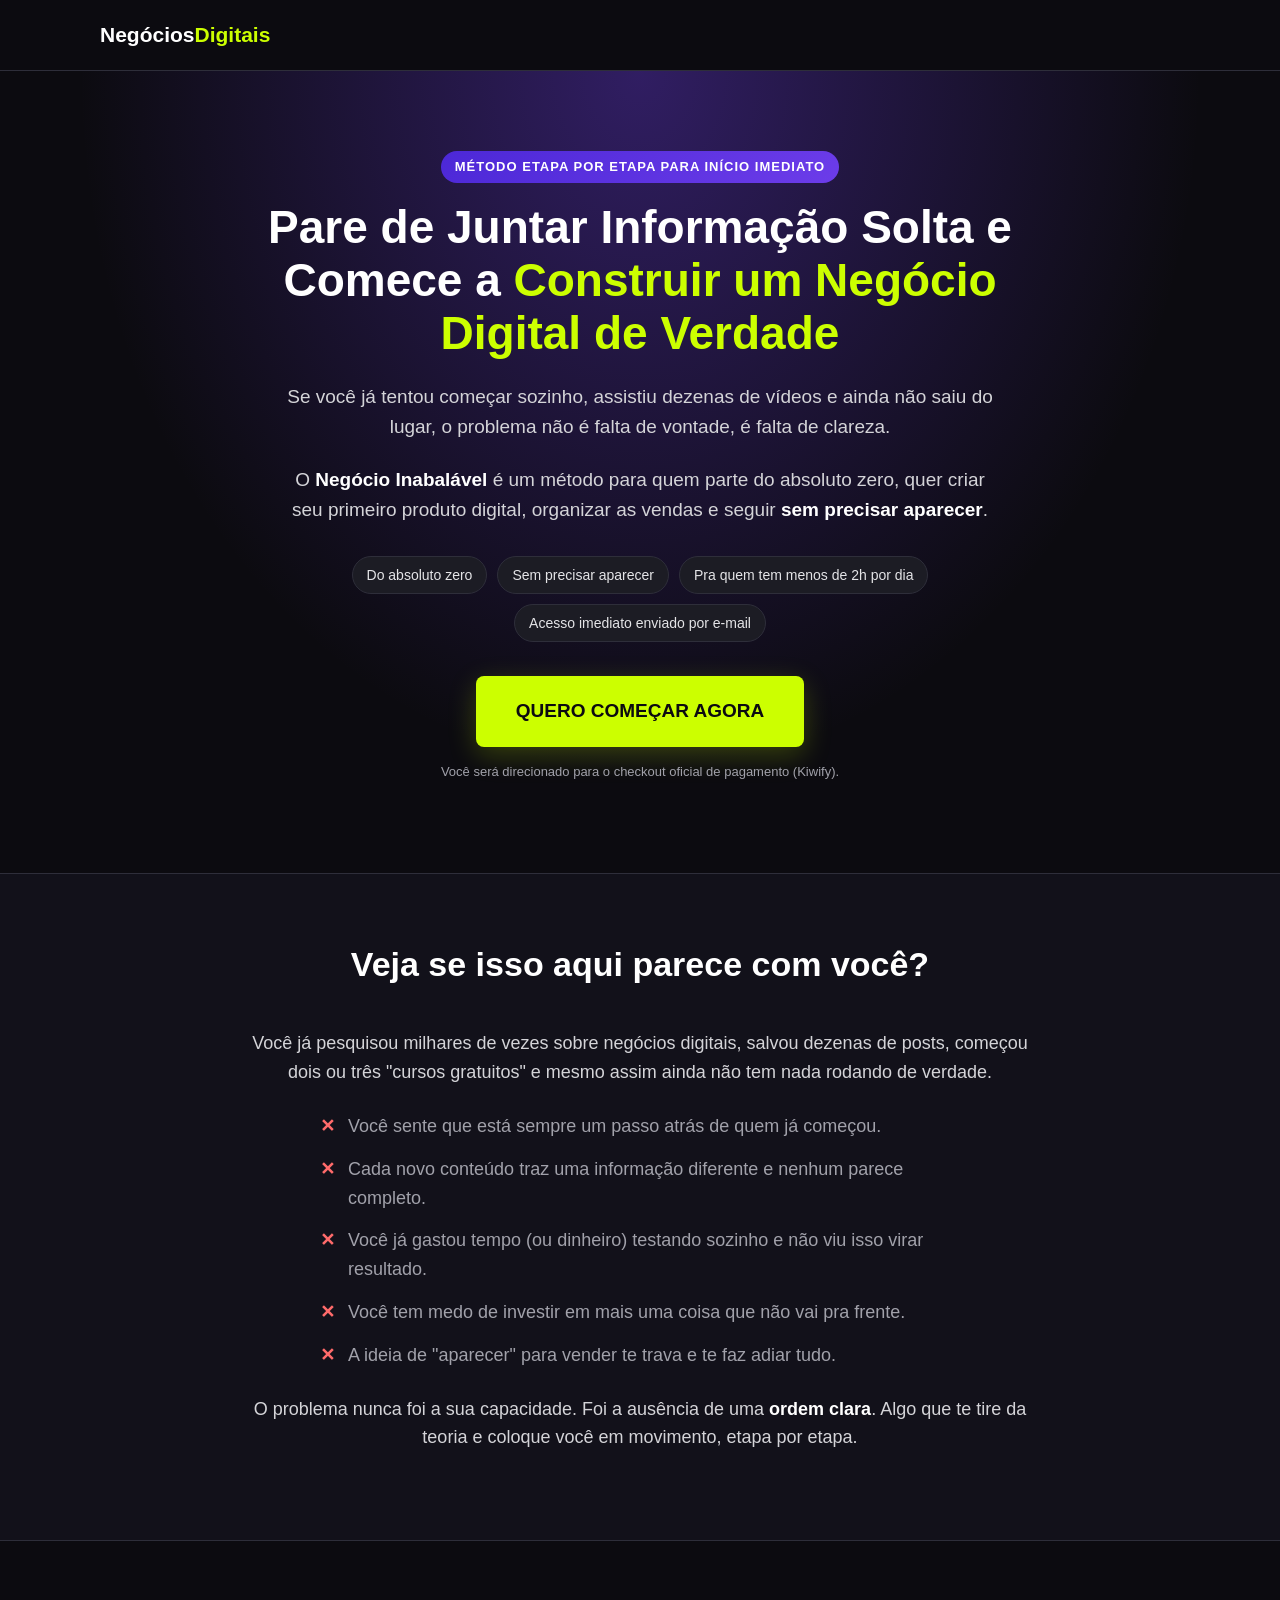
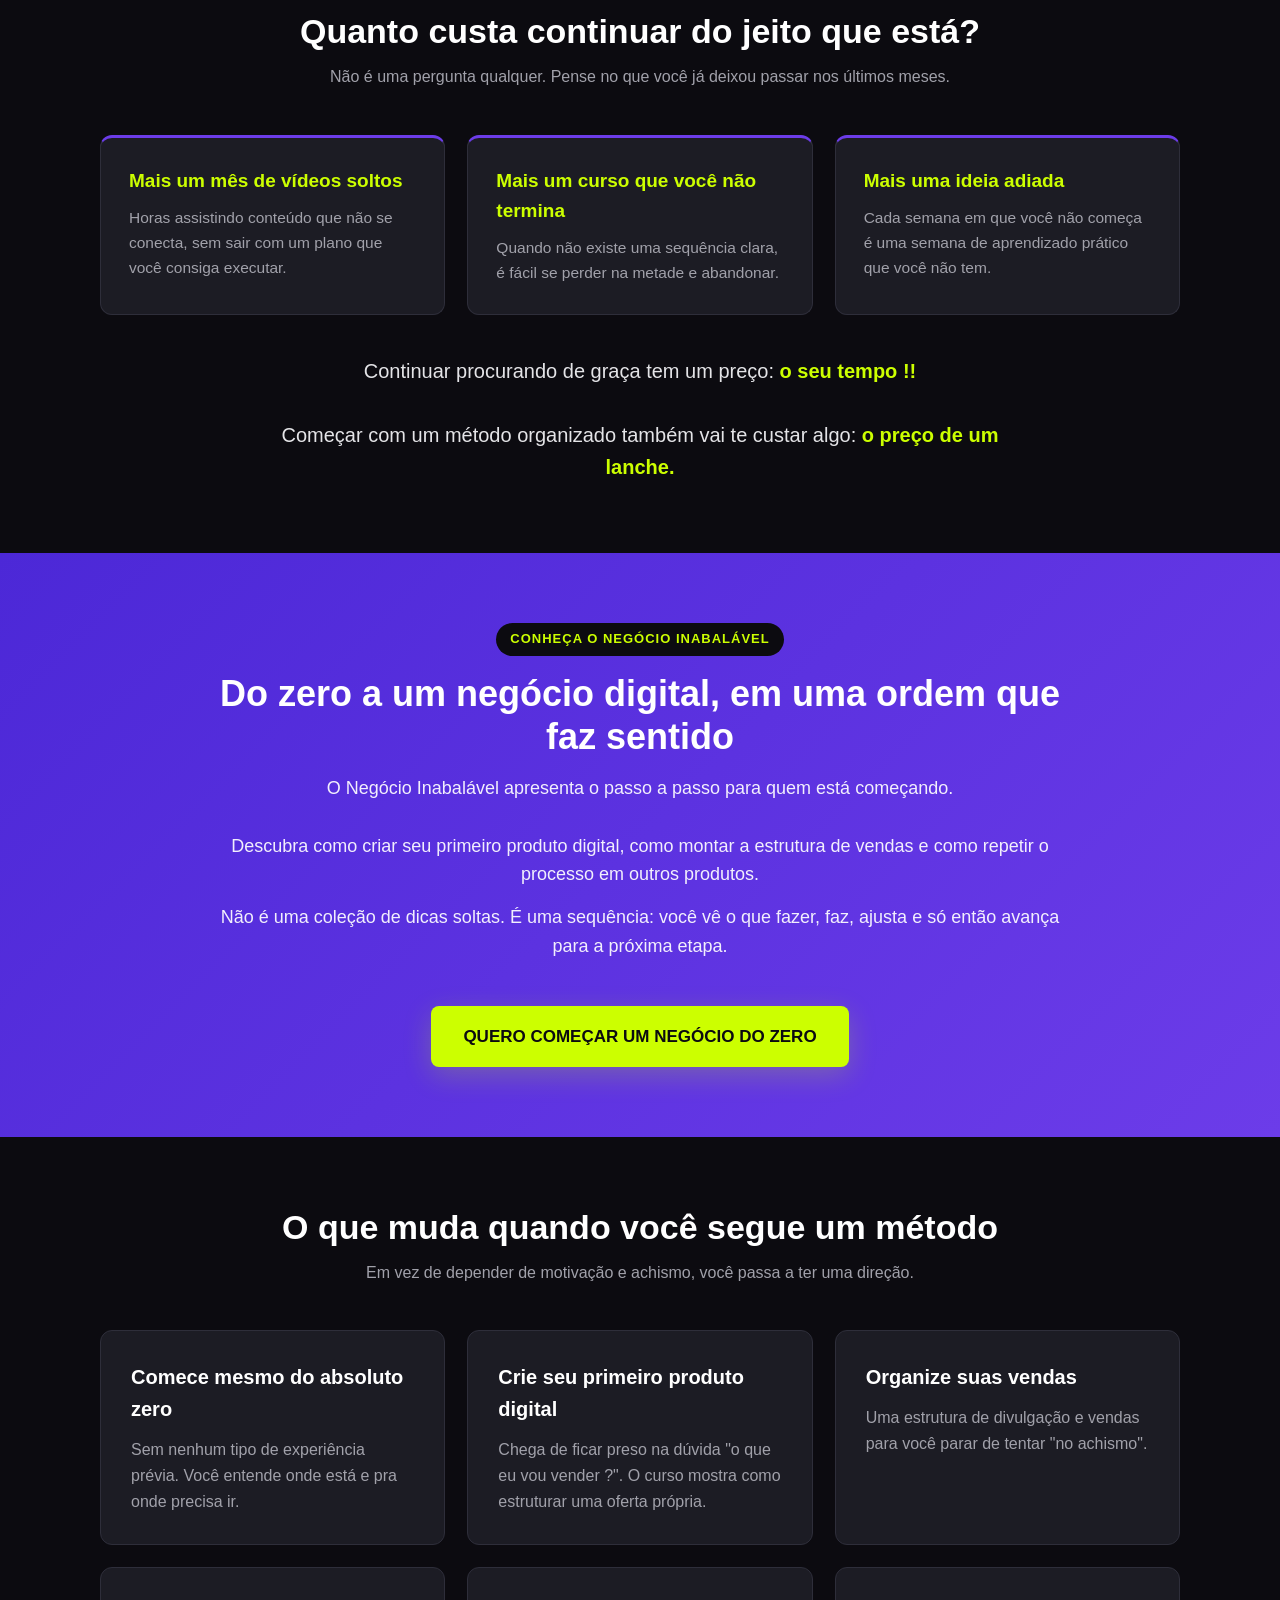
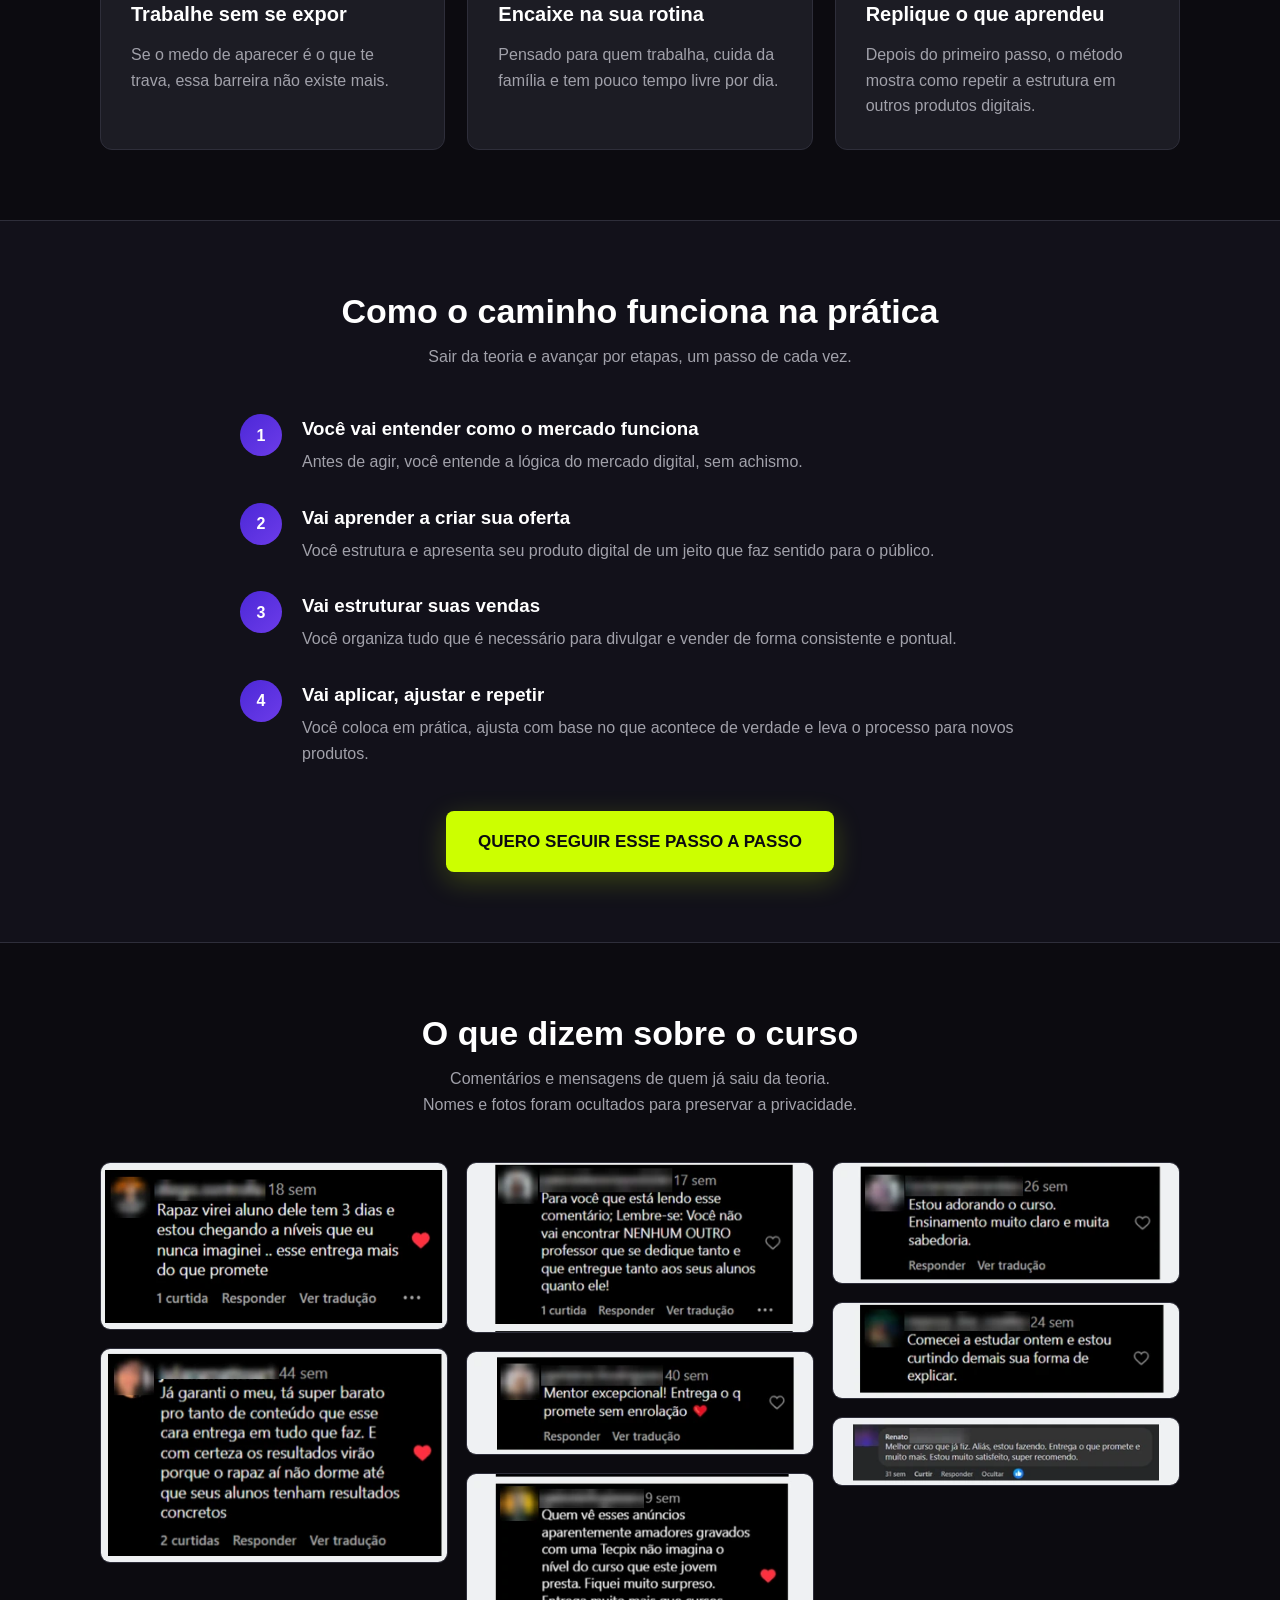
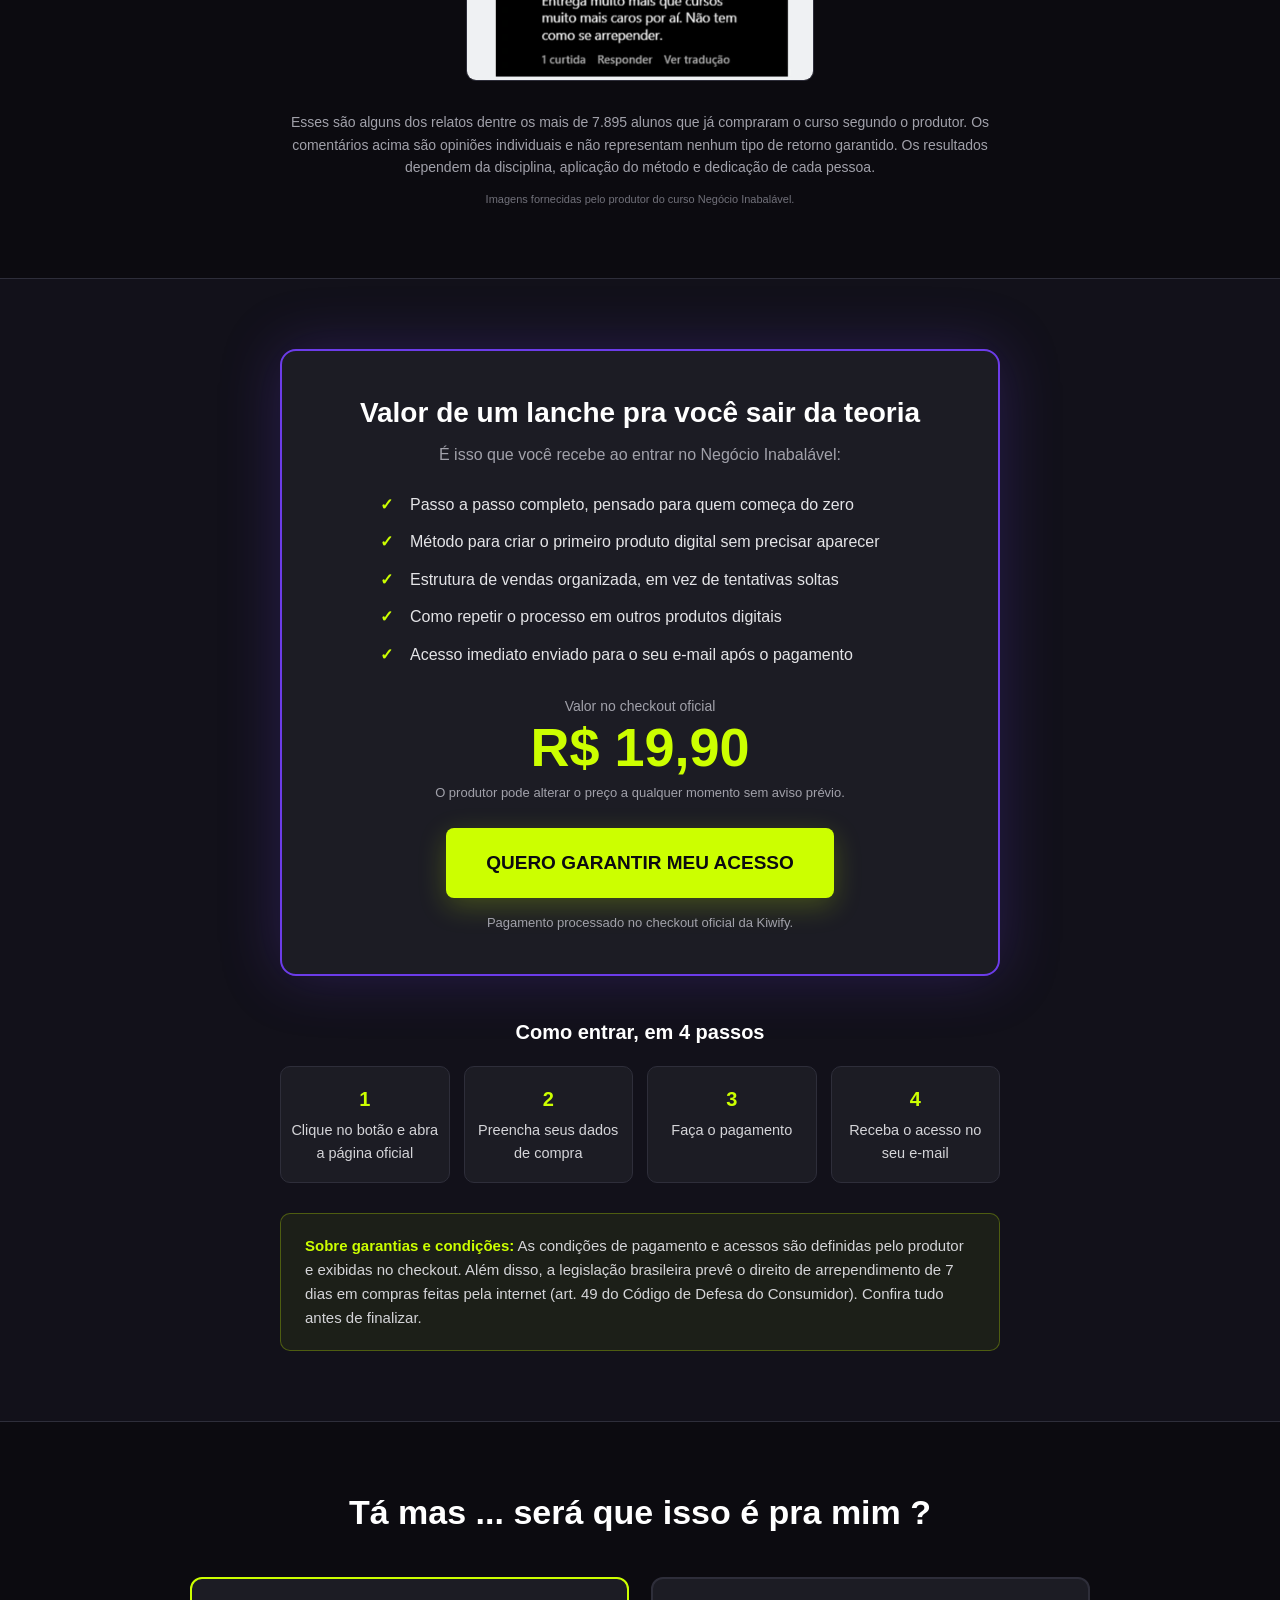
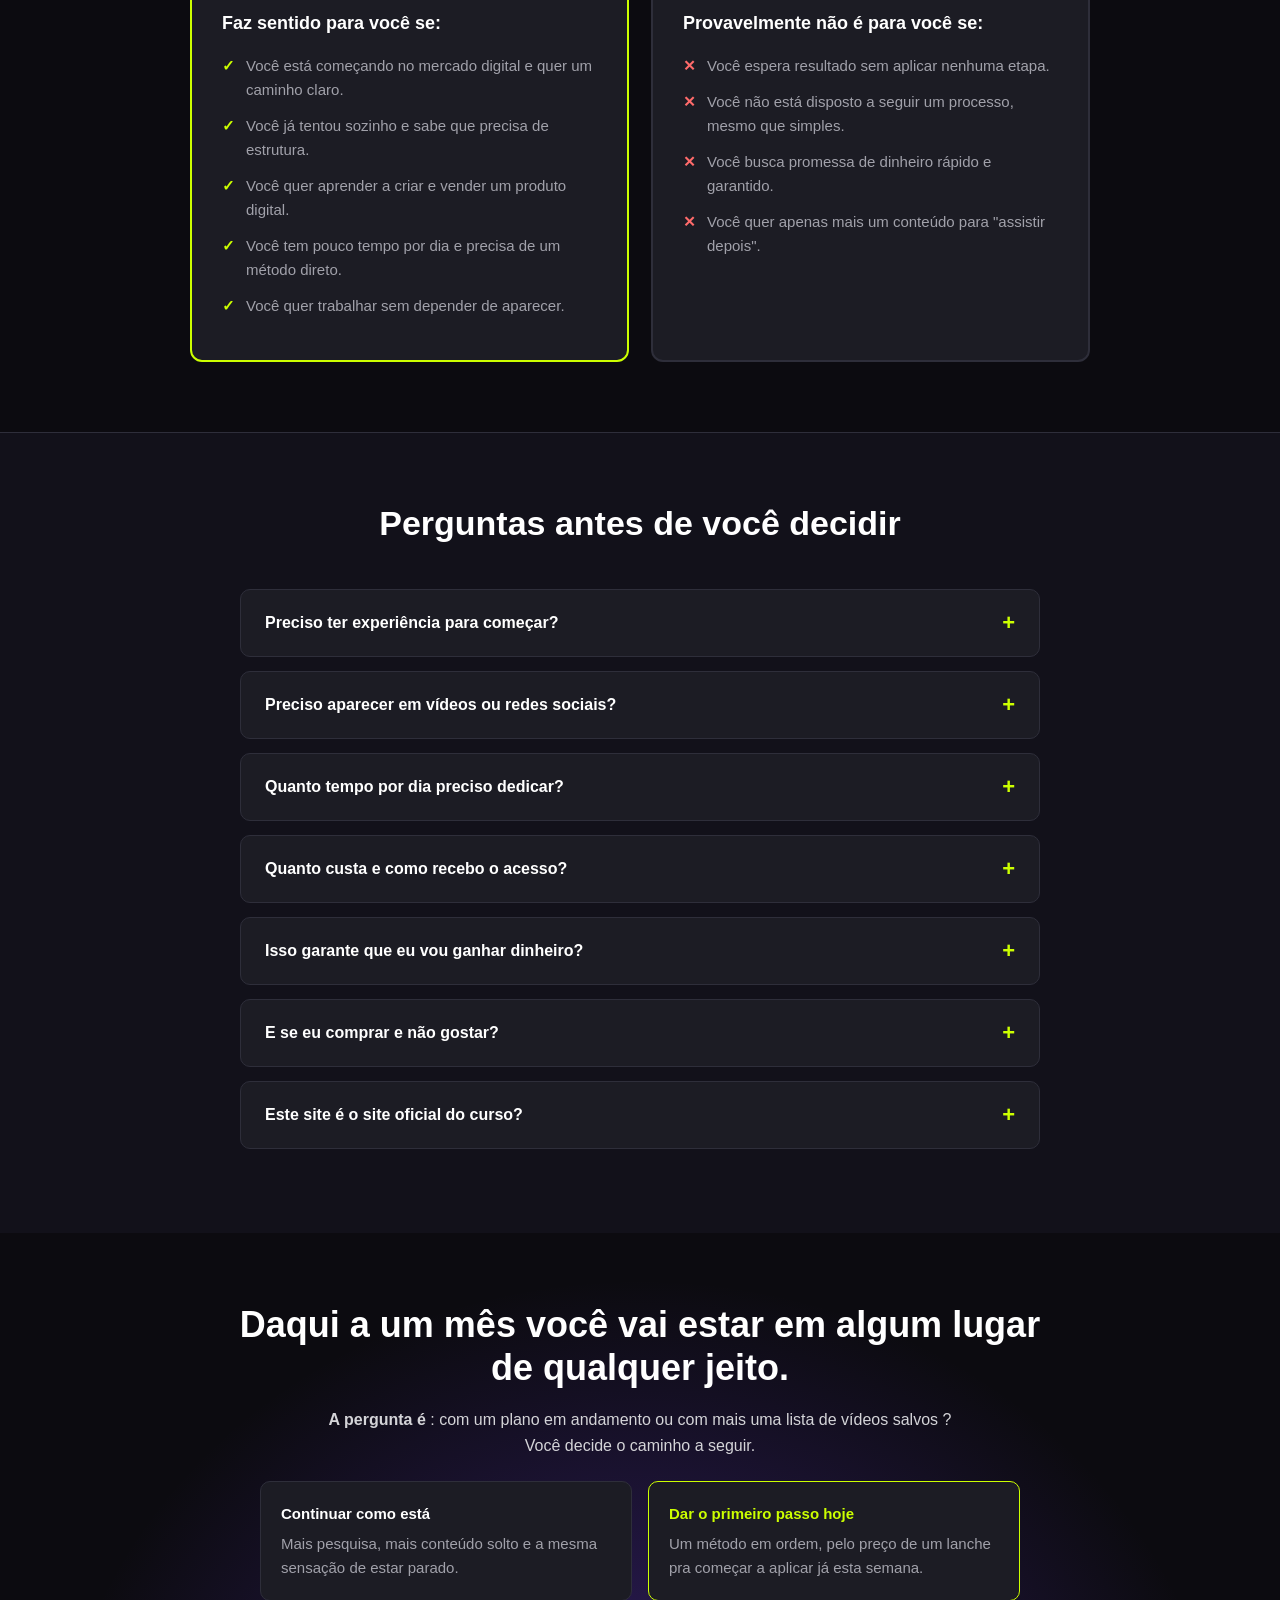
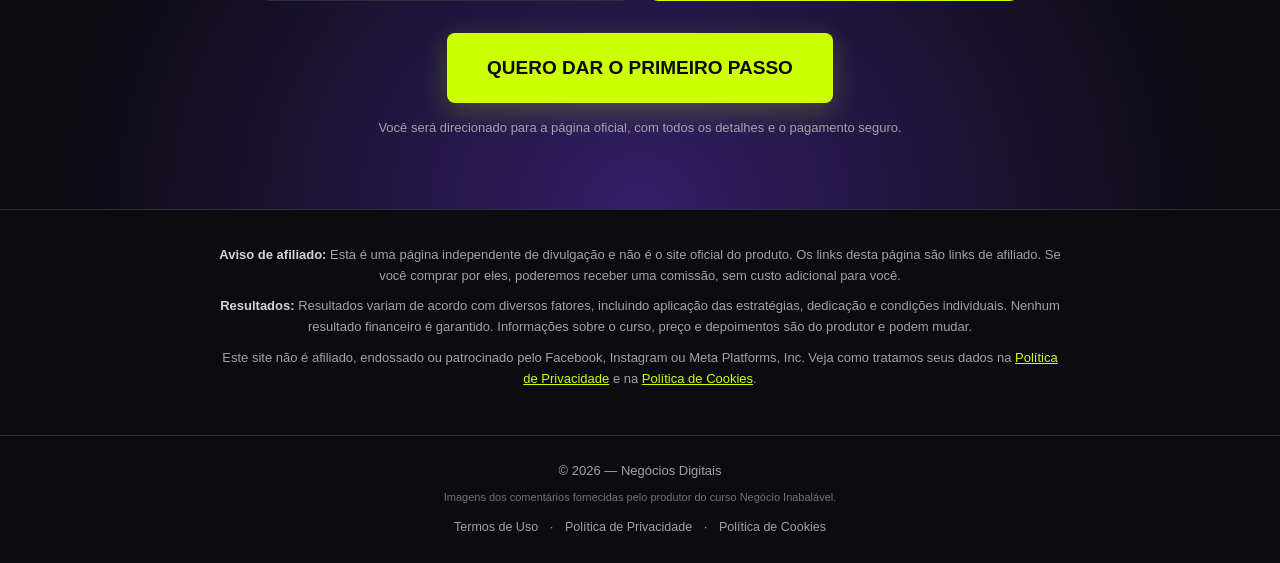
==== commit 678b214f: "Next Commit" ====
--- a/index.html
+++ b/index.html
@@ -265,7 +265,7 @@
                     <div class="method-item">
                         <div class="number">1</div>
                         <div>
-                            <h3> Você vai entenda como o mercado funciona</h3>
+                            <h3> Você vai entender como o mercado funciona</h3>
                             <p>Antes de agir, você entende a lógica do mercado digital, sem achismo.</p>
                         </div>
                     </div>
@@ -282,15 +282,15 @@
                     <div class="method-item">
                         <div class="number">3</div>
                         <div>
-                            <h3>Estruturar suas vendas</h3>
-                            <p>Organizar o que é necessário para divulgar e vender de forma consistente e pontual.</p>
+                            <h3>Vai estruturar suas vendas</h3>
+                            <p>Você  organiza tudo que é necessário para divulgar e vender de forma consistente e pontual.</p>
                         </div>
                     </div>
 
                     <div class="method-item">
                         <div class="number">4</div>
                         <div>
-                            <h3>Aplicar, ajustar e repitir</h3>
+                            <h3>Vai aplicar, ajustar e repetir</h3>
                             <p>Você coloca em prática, ajusta com base no que acontece de verdade e leva o processo para
                                 novos produtos.</p>
                         </div>
